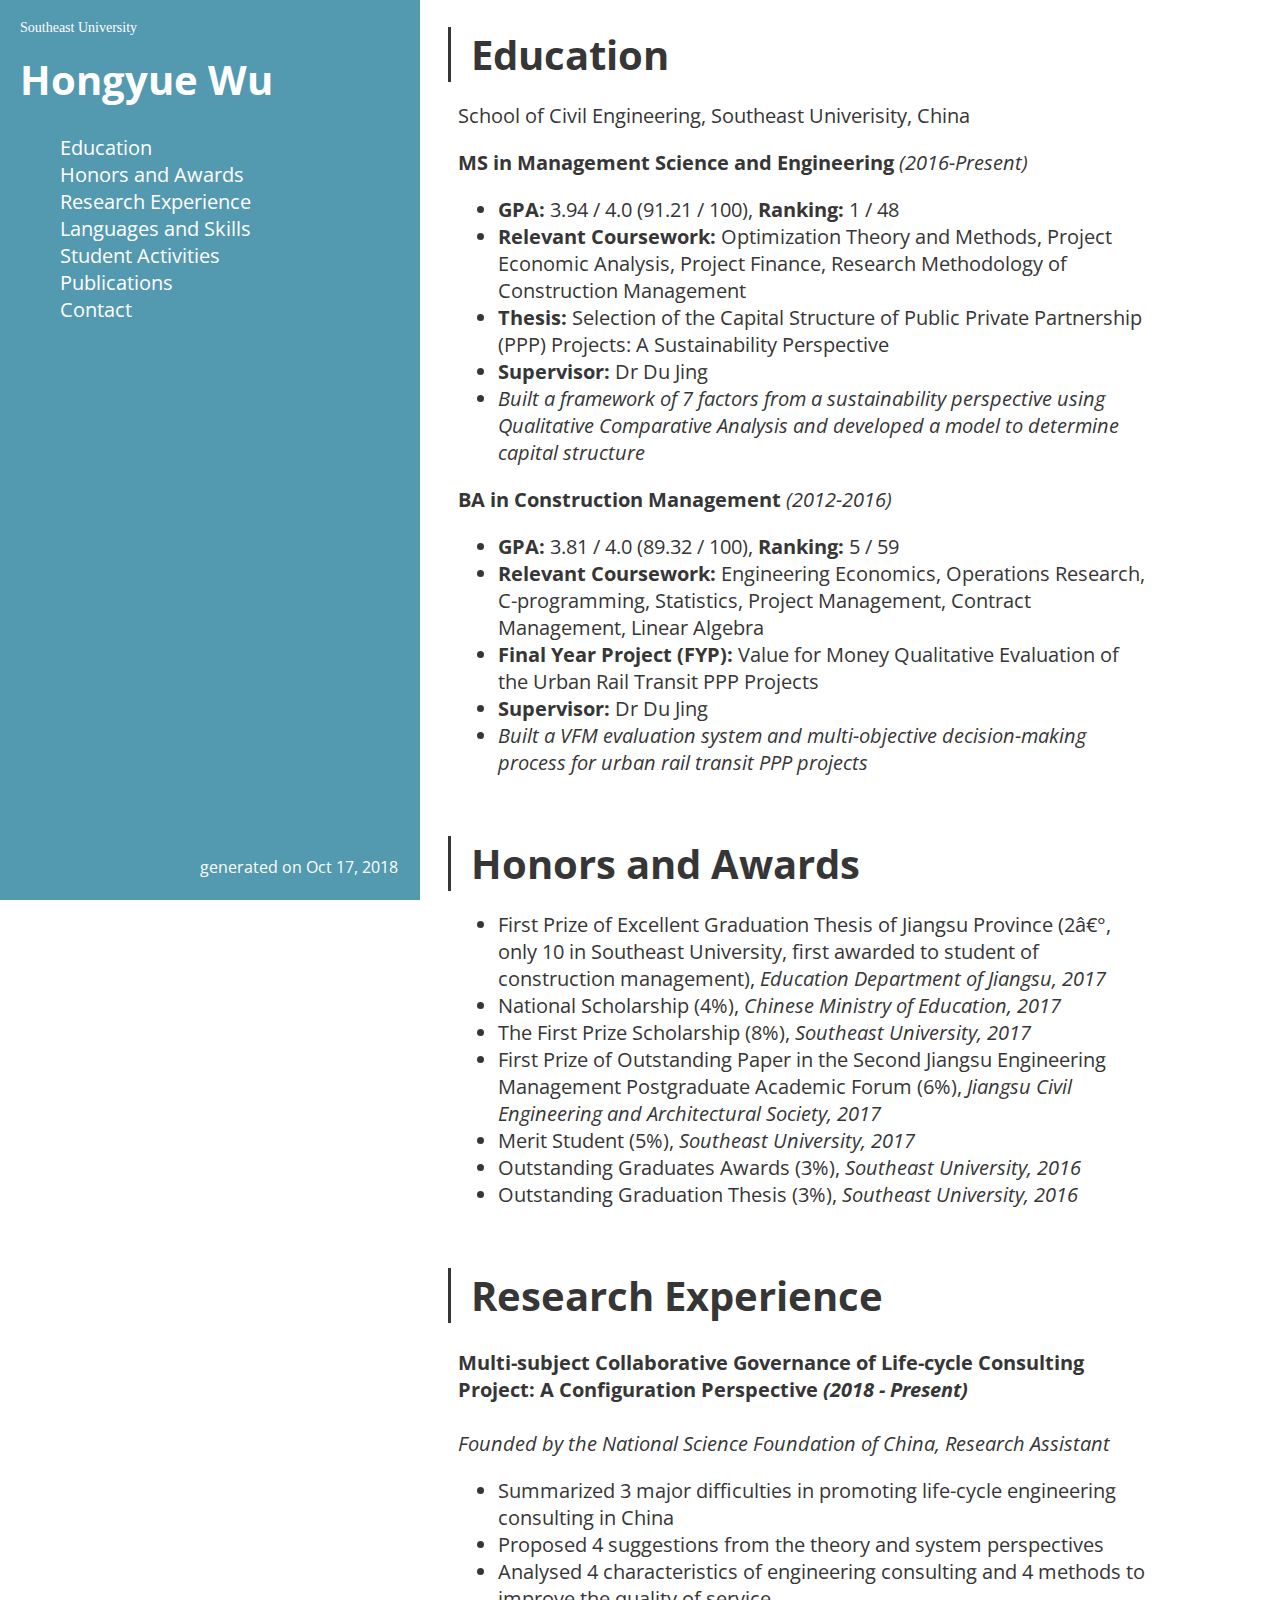
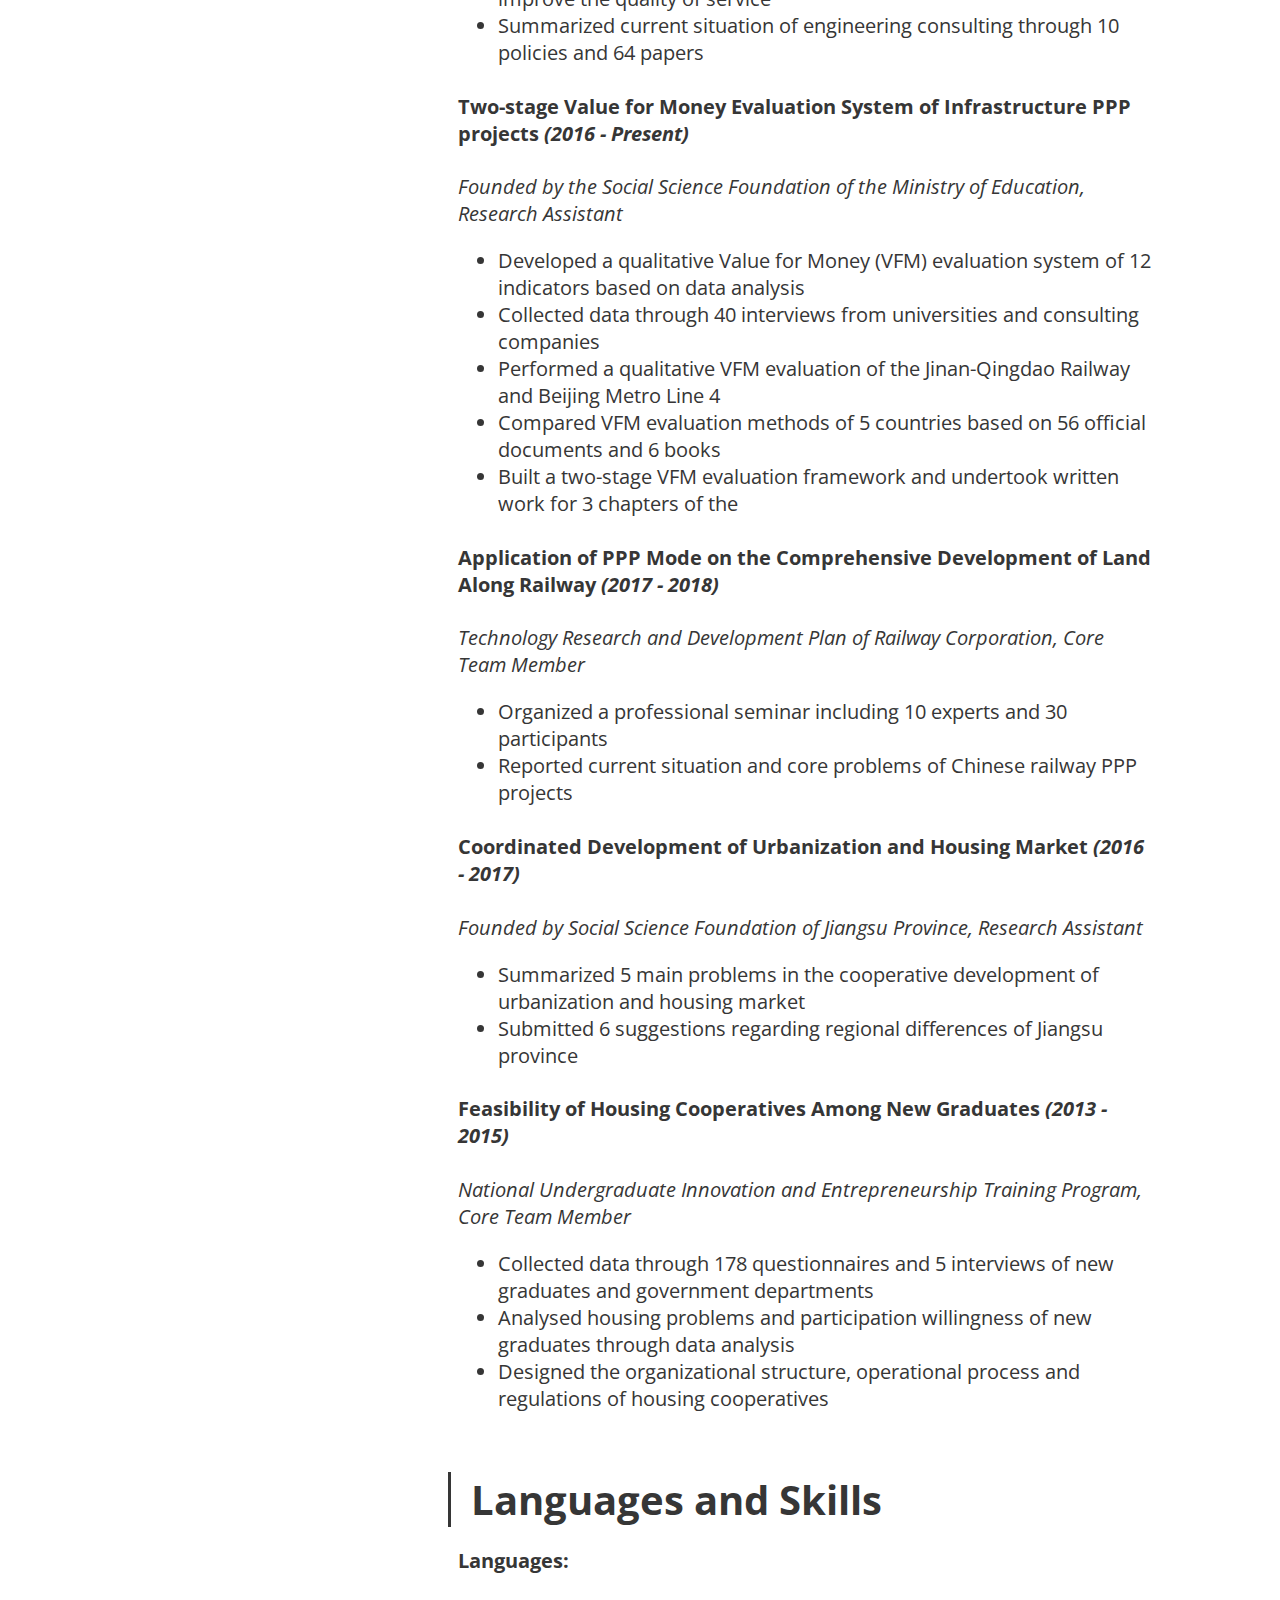
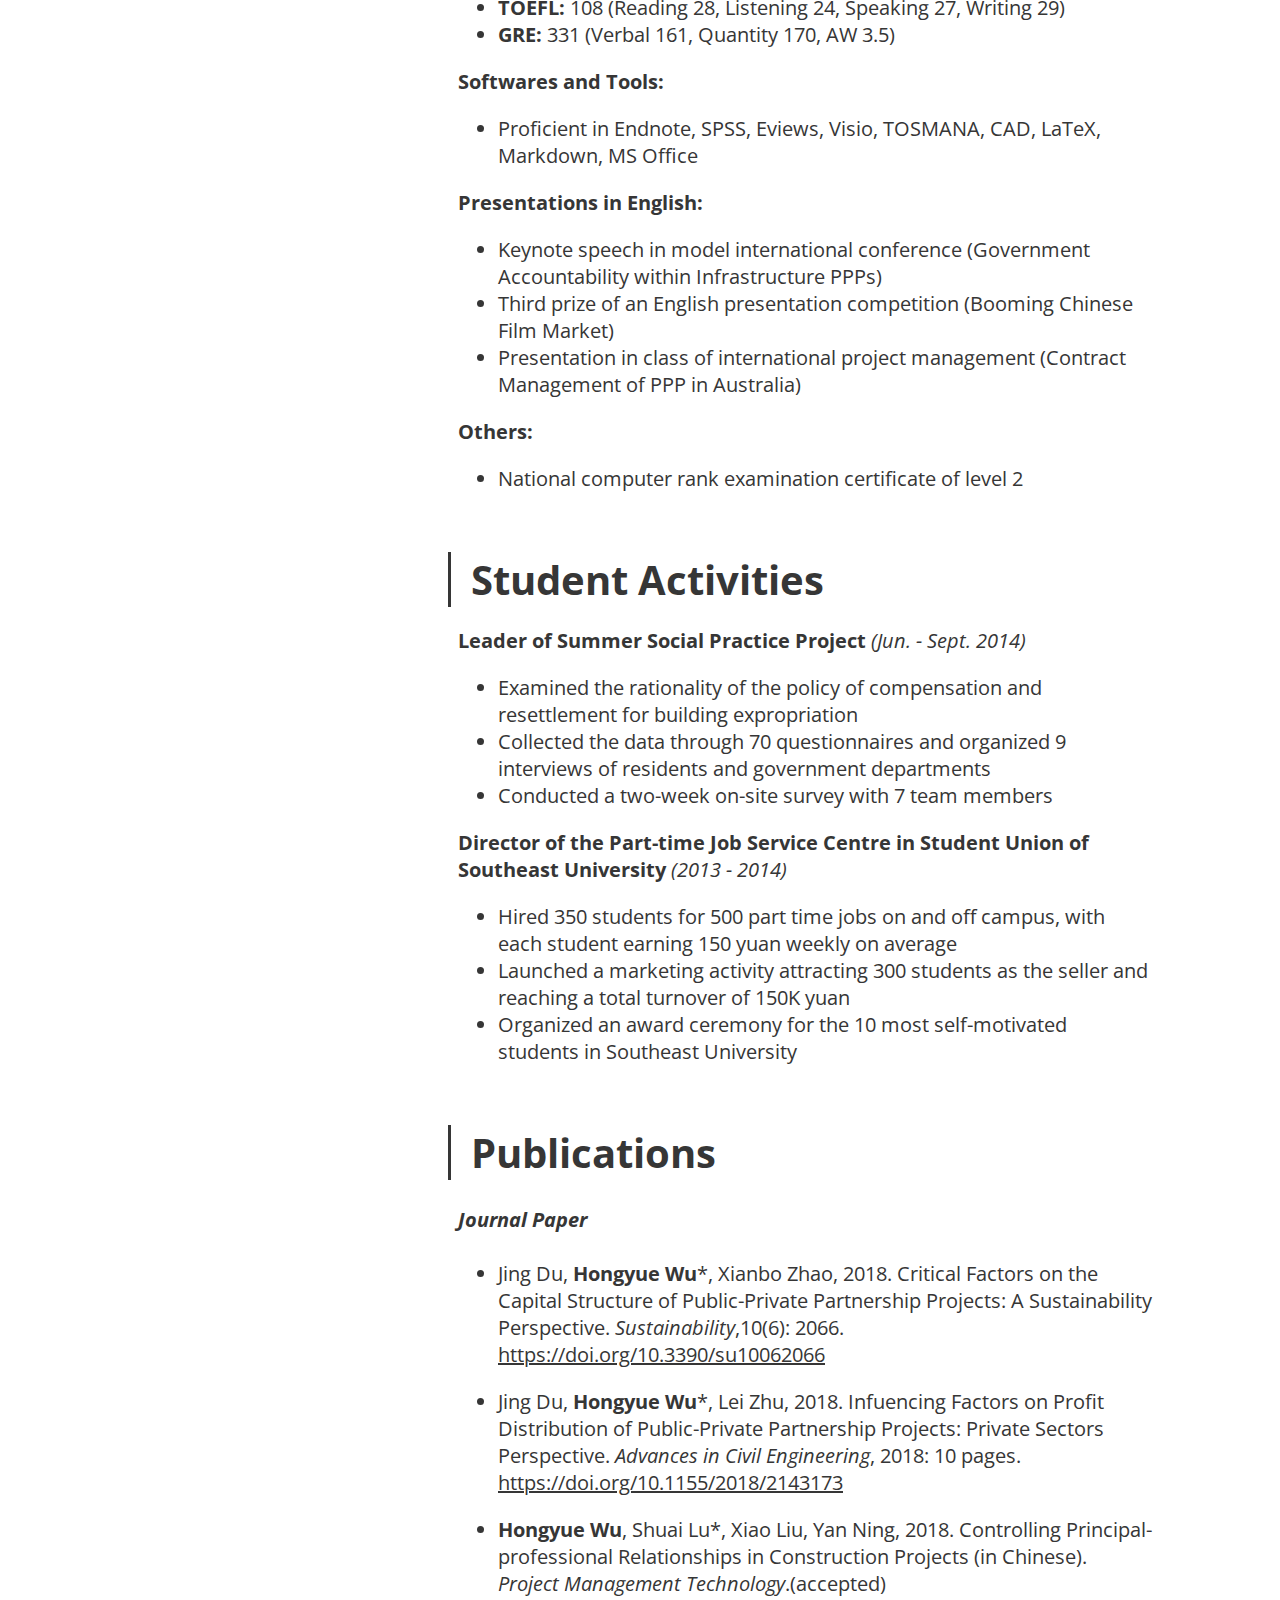
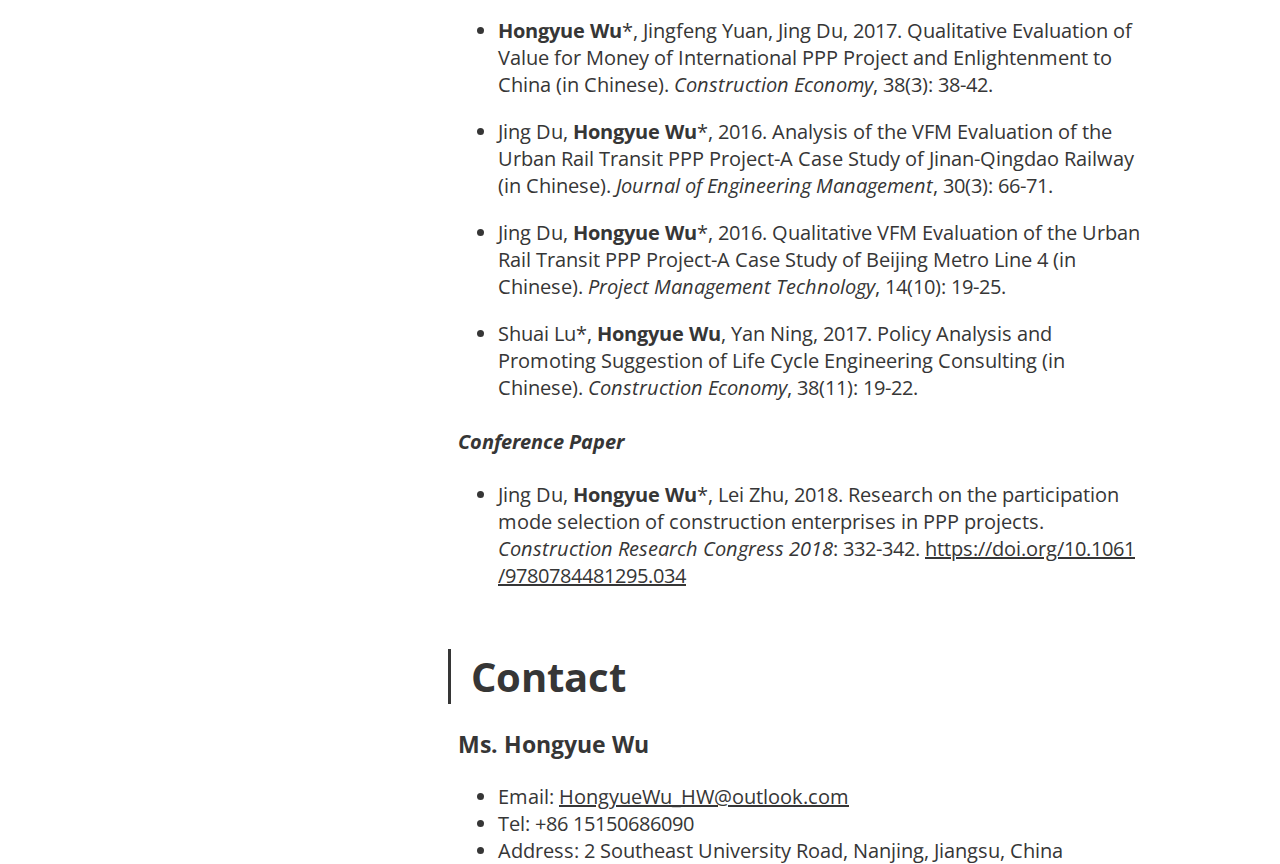
==== index.html @ 34c31e07 "Update index.html" ====
<!DOCTYPE html>
<html xmlns="http://www.w3.org/1999/xhtml" xml:lang="en-us" lang="en-us">
<head>
  <meta name="generator" content="Hugo 0.42.1" />

  <meta http-equiv="content-type" content="text/html; charset=utf-8">
  <meta name="viewport" content="width=device-width, initial-scale=1.0, maximum-scale=1">

  <title>Hongyue Wu</title>

  <link rel="shortcut icon" href="favicon.ico" type="image/x-icon">
  <link href="https://fonts.googleapis.com/css?family=Open+Sans" rel="stylesheet">
  <link rel="stylesheet" href="https://HongyueWu1994.github.io/css/styles.css">
  
  <link href="https://HongyueWu1994.github.io/index.xml" rel="alternate" type="application/rss+xml" title="Hongyue Wu" />

</head>
<body>

<div class="sidebar sidebar-cyan">
    <div class="navigation">
        <html xmlns:v="urn:schemas-microsoft-com:vml"
xmlns:o="urn:schemas-microsoft-com:office:office"
xmlns:w="urn:schemas-microsoft-com:office:word"
xmlns:m="http://schemas.microsoft.com/office/2004/12/omml"
xmlns="http://www.w3.org/TR/REC-html40">

<head>
<meta http-equiv=Content-Type content="text/html; charset=gb2312">
<meta name=ProgId content=Word.Document>
<meta name=Generator content="Microsoft Word 15">
<meta name=Originator content="Microsoft Word 15">
<link rel=File-List href="logo.files/filelist.xml">
<link rel=themeData href="logo.files/themedata.thmx">
<link rel=colorSchemeMapping href="logo.files/colorschememapping.xml">

<style>
<!--
  
 @font-face
	{font-family:ËÎÌå;
	panose-1:2 1 6 0 3 1 1 1 1 1;
	mso-font-alt:SimSun;
	mso-font-charset:134;
	mso-generic-font-family:auto;
	mso-font-pitch:variable;
	mso-font-signature:3 680460288 22 0 262145 0;}
@font-face
	{font-family:"Cambria Math";
	panose-1:2 4 5 3 5 4 6 3 2 4;
	mso-font-charset:0;
	mso-generic-font-family:roman;
	mso-font-pitch:variable;
	mso-font-signature:3 0 0 0 1 0;}
@font-face
	{font-family:µÈÏß;
	panose-1:2 1 6 0 3 1 1 1 1 1;
	mso-font-alt:DengXian;
	mso-font-charset:134;
	mso-generic-font-family:auto;
	mso-font-pitch:variable;
	mso-font-signature:-1610612033 953122042 22 0 262159 0;}
@font-face
	{font-family:"\@ËÎÌå";
	panose-1:2 1 6 0 3 1 1 1 1 1;
	mso-font-charset:134;
	mso-generic-font-family:auto;
	mso-font-pitch:variable;
	mso-font-signature:3 680460288 22 0 262145 0;}
@font-face
	{font-family:"\@µÈÏß";
	panose-1:2 1 6 0 3 1 1 1 1 1;
	mso-font-charset:134;
	mso-generic-font-family:auto;
	mso-font-pitch:variable;
	mso-font-signature:-1610612033 953122042 22 0 262159 0;}
  
 p.MsoNormal, li.MsoNormal, div.MsoNormal
	{mso-style-unhide:no;
	mso-style-qformat:yes;
	mso-style-parent:"";
	margin:0cm;
	margin-bottom:.0001pt;
	text-align:justify;
	text-justify:inter-ideograph;
	mso-pagination:widow-orphan;
	font-size:10.5pt;
	font-family:µÈÏß;
	mso-bidi-font-family:ËÎÌå;}
p.msonormal0, li.msonormal0, div.msonormal0
	{mso-style-name:msonormal;
	mso-style-unhide:no;
	mso-margin-top-alt:auto;
	margin-right:0cm;
	mso-margin-bottom-alt:auto;
	margin-left:0cm;
	mso-pagination:widow-orphan;
	font-size:12.0pt;
	font-family:ËÎÌå;
	mso-bidi-font-family:ËÎÌå;}
p.msochpdefault, li.msochpdefault, div.msochpdefault
	{mso-style-name:msochpdefault;
	mso-style-unhide:no;
	mso-margin-top-alt:auto;
	margin-right:0cm;
	mso-margin-bottom-alt:auto;
	margin-left:0cm;
	mso-pagination:widow-orphan;
	font-size:12.0pt;
	font-family:µÈÏß;
	mso-bidi-font-family:ËÎÌå;}
span.html-tag
	{mso-style-name:html-tag;
	mso-style-unhide:no;}
.MsoChpDefault
	{mso-style-type:export-only;
	mso-default-props:yes;
	font-size:10.0pt;
	mso-ansi-font-size:10.0pt;
	mso-bidi-font-size:10.0pt;
	font-family:µÈÏß;
	mso-ascii-font-family:µÈÏß;
	mso-fareast-font-family:µÈÏß;
	mso-hansi-font-family:µÈÏß;
	mso-font-kerning:0pt;}
@page WordSection1
	{size:595.3pt 841.9pt;
	margin:72.0pt 90.0pt 72.0pt 90.0pt;
	mso-header-margin:42.55pt;
	mso-footer-margin:49.6pt;
	mso-paper-source:0;
	layout-grid:15.6pt;}
div.WordSection1
	{page:WordSection1;}
-->
</style>

</head>

<body lang=ZH-CN style='tab-interval:21.0pt;text-justify-trim:punctuation'>

<div class=WordSection1 style='layout-grid:15.6pt'>

<p class=MsoNormal><span lang=EN-US>Southeast University</span></p>

<p class=MsoNormal><span lang=EN-US><o:p>&nbsp;</o:p></span></p>

</div>

</body>

</html>

        <h1 class="site-title"><a href="https://HongyueWu1994.github.io/">Hongyue Wu</a></h1>


        <nav class="internal">
            <ul>
    
        
            
    <li>
        <a href="#Education">Education</a>
    </li>



        
            
    <li>
        <a href="#Honors%20and%20Awards">Honors and Awards</a>
    </li>



        
            
    <li>
        <a href="#Research%20Experience">Research Experience</a>
    </li>



        
            
    <li>
        <a href="#Languages%20and%20Skills">Languages and Skills</a>
    </li>



        
            
    <li>
        <a href="#Student%20Activities">Student Activities</a>
    </li>



        
            
    <li>
        <a href="#Publications">Publications</a>
    </li>



        
            
    <li>
        <a href="#Contact">Contact</a>
    </li>



        
    
</ul>

        </nav>

        <nav class="external">
            <div class="external-title"></div>
            
        </nav>
    </div>

    <div class="version">
            generated on Oct 17, 2018
    </div>
</div>

<div class="content">
    
        
            
    <section class="page" id="Education">
    <h1>
        <a href="#Education">Education</a>
    </h1>
    <div class="content">
        <p>School of Civil Engineering, Southeast Univerisity, China</p>

<p><strong>MS in Management Science and Engineering</strong>  <em>(2016-Present)</em></p>

<ul>
<li><strong>GPA:</strong> 3.94 / 4.0 (91.21 / 100), <strong>Ranking:</strong> 1 / 48</li>
<li><strong>Relevant Coursework:</strong> Optimization Theory and Methods, Project Economic Analysis, Project Finance, Research Methodology of Construction Management<br /></li>
<li><strong>Thesis:</strong> Selection of the Capital Structure of Public Private Partnership (PPP) Projects: A Sustainability Perspective</li>
<li><strong>Supervisor:</strong> Dr Du Jing</li>
<li><em>Built a framework of 7 factors from a sustainability perspective using Qualitative Comparative Analysis and developed a model to determine capital structure</em></li>
</ul>

<p><strong>BA in Construction Management</strong> <em>(2012-2016)</em></p>

<ul>
<li><strong>GPA:</strong> 3.81 / 4.0 (89.32 / 100), <strong>Ranking:</strong> 5 / 59<br /></li>
<li><strong>Relevant Coursework:</strong> Engineering Economics, Operations Research, C-programming, Statistics, Project Management, Contract Management, Linear Algebra</li>
<li><strong>Final Year Project (FYP):</strong> Value for Money Qualitative Evaluation of the Urban Rail Transit PPP Projects</li>
<li><strong>Supervisor:</strong> Dr Du Jing<br /></li>
<li><em>Built a VFM evaluation system and multi-objective decision-making process for urban rail transit PPP projects</em></li>
</ul>

    </div>
</section>




        
            
    <section class="page" id="Honors and Awards">
    <h1>
        <a href="#Honors%20and%20Awards">Honors and Awards</a>
    </h1>
    <div class="content">
        <ul>
<li>First Prize of Excellent Graduation Thesis of Jiangsu Province (2â€°, only 10 in Southeast University, first awarded to student of construction management),  <em>Education Department of Jiangsu, 2017</em></li>
<li>National Scholarship (4%),  <em>Chinese Ministry of Education, 2017</em></li>
<li>The First Prize Scholarship (8%),  <em>Southeast University, 2017</em></li>
<li>First Prize of Outstanding Paper in the Second Jiangsu Engineering Management Postgraduate Academic Forum
(6%),  <em>Jiangsu Civil Engineering and Architectural Society, 2017</em></li>
<li>Merit Student (5%),  <em>Southeast University, 2017</em></li>
<li>Outstanding Graduates Awards (3%),  <em>Southeast University, 2016</em></li>
<li>Outstanding Graduation Thesis (3%),  <em>Southeast University, 2016</em></li>
</ul>

    </div>
</section>




        
            
    <section class="page" id="Research Experience">
    <h1>
        <a href="#Research%20Experience">Research Experience</a>
    </h1>
    <div class="content">
        

<h4 id="multi-subject-collaborative-governance-of-life-cycle-consulting-project-a-configuration-perspective-2018-present">Multi-subject Collaborative Governance of Life-cycle Consulting Project: A Configuration Perspective <em>(2018 - Present)</em></h4>

<p><em>Founded by the National Science Foundation of China, Research Assistant</em></p>

<ul>
<li>Summarized 3 major difficulties in promoting life-cycle engineering consulting in China</li>
<li>Proposed 4 suggestions from the theory and system perspectives</li>
<li>Analysed 4 characteristics of engineering consulting and 4 methods to improve the quality of service</li>
<li>Summarized current situation of engineering consulting through 10 policies and 64 papers</li>
</ul>

<h4 id="two-stage-value-for-money-evaluation-system-of-infrastructure-ppp-projects-2016-present">Two-stage Value for Money Evaluation System of Infrastructure PPP projects <em>(2016 - Present)</em></h4>

<p><em>Founded by the Social Science Foundation of the Ministry of Education, Research Assistant</em></p>

<ul>
<li>Developed a qualitative Value for Money (VFM) evaluation system of 12 indicators based on data analysis</li>
<li>Collected data through 40 interviews from universities and consulting companies</li>
<li>Performed a qualitative VFM evaluation of the Jinan-Qingdao Railway and Beijing Metro Line 4</li>
<li>Compared VFM evaluation methods of 5 countries based on 56 official documents and 6 books</li>
<li>Built a two-stage VFM evaluation framework and undertook written work for 3 chapters of the <A Two-stage VFM Evaluation System of Infrastructure PPP Projects> </li>
</ul>

<h4 id="application-of-ppp-mode-on-the-comprehensive-development-of-land-along-railway-2017-2018">Application of PPP Mode on the Comprehensive Development of Land Along Railway <em>(2017 - 2018)</em></h4>

<p><em>Technology Research and Development Plan of Railway Corporation, Core Team Member</em></p>

<ul>
<li>Organized a professional seminar including 10 experts and 30 participants</li>
<li>Reported current situation and core problems of Chinese railway PPP projects</li>
</ul>

<h4 id="coordinated-development-of-urbanization-and-housing-market-2016-2017">Coordinated Development of Urbanization and Housing Market <em>(2016 - 2017)</em></h4>

<p><em>Founded by Social Science Foundation of Jiangsu Province, Research Assistant</em></p>

<ul>
<li>Summarized 5 main problems in the cooperative development of urbanization and housing market</li>
<li>Submitted 6 suggestions regarding regional differences of Jiangsu province</li>
</ul>

<h4 id="feasibility-of-housing-cooperatives-among-new-graduates-2013-2015">Feasibility of Housing Cooperatives Among New Graduates  <em>(2013 - 2015)</em></h4>

<p><em>National Undergraduate Innovation and Entrepreneurship Training Program, Core Team Member</em></p>

<ul>
<li>Collected data through 178 questionnaires and 5 interviews of new graduates and government departments</li>
<li>Analysed housing problems and participation willingness of new graduates through data analysis</li>
<li>Designed the organizational structure, operational process and regulations of housing cooperatives</li>
</ul>

    </div>
</section>




        
            
    <section class="page" id="Languages and Skills">
    <h1>
        <a href="#Languages%20and%20Skills">Languages and Skills</a>
    </h1>
    <div class="content">
        <p><strong>Languages:</strong></p>

<ul>
<li><strong>TOEFL:</strong> 108 (Reading 28, Listening 24, Speaking 27, Writing 29)<br /></li>
<li><strong>GRE:</strong> 331 (Verbal 161, Quantity 170, AW 3.5)<br /></li>
</ul>

<p><strong>Softwares and Tools:</strong></p>

<ul>
<li>Proficient in Endnote, SPSS, Eviews, Visio, TOSMANA, CAD, LaTeX, Markdown, MS Office</li>
</ul>

<p><strong>Presentations in English:</strong></p>

<ul>
<li>Keynote speech in model international conference (Government Accountability within Infrastructure PPPs)<br /></li>
<li>Third prize of an English presentation competition (Booming Chinese Film Market)<br /></li>
<li>Presentation in class of international project management (Contract Management of PPP in Australia)</li>
</ul>

<p><strong>Others:</strong></p>

<ul>
<li>National computer rank examination certificate of level 2</li>
</ul>

    </div>
</section>




        
            
    <section class="page" id="Student Activities">
    <h1>
        <a href="#Student%20Activities">Student Activities</a>
    </h1>
    <div class="content">
        <p><strong>Leader of Summer Social Practice Project</strong> <em>(Jun. - Sept. 2014)</em></p>

<ul>
<li>Examined the rationality of the policy of compensation and resettlement for building expropriation</li>
<li>Collected the data through 70 questionnaires and organized 9 interviews of residents and government departments</li>
<li>Conducted a two-week on-site survey with 7 team members</li>
</ul>

<p><strong>Director of the Part-time Job Service Centre in Student Union of Southeast University</strong> <em>(2013 - 2014)</em></p>

<ul>
<li>Hired 350 students for 500 part time jobs on and off campus, with each student earning 150 yuan weekly on average</li>
<li>Launched a marketing activity attracting 300 students as the seller and reaching a total turnover of 150K yuan</li>
<li>Organized an award ceremony for the 10 most self-motivated students in Southeast University</li>
</ul>

    </div>
</section>




        
            
    <section class="page" id="Publications">
    <h1>
        <a href="#Publications">Publications</a>
    </h1>
    <div class="content">
        

<h4 id="journal-paper"><em>Journal Paper</em></h4>

<ul>
<li><p>Jing Du, <strong>Hongyue Wu</strong>*, Xianbo Zhao, 2018. Critical Factors on the Capital Structure of Public-Private Partnership Projects: A Sustainability Perspective. <em>Sustainability</em>,10(6): 2066. <a href="https://doi.org/10.3390/su10062066">https://doi.org/10.3390/su10062066</a></p></li>

<li><p>Jing Du, <strong>Hongyue Wu</strong>*, Lei Zhu, 2018. Infuencing Factors on Profit Distribution of Public-Private Partnership Projects: Private Sectors Perspective. <em>Advances in Civil Engineering</em>, 2018: 10 pages. <a href="https://doi.org/10.1155/2018/2143173">https://doi.org/10.1155/2018/2143173</a></p></li>

<li><p><strong>Hongyue Wu</strong>, Shuai Lu*, Xiao Liu, Yan Ning, 2018. Controlling Principal-professional Relationships in Construction Projects (in Chinese). <em>Project Management Technology</em>.(accepted)</p></li>

<li><p><strong>Hongyue Wu</strong>*, Jingfeng Yuan, Jing Du, 2017. Qualitative Evaluation of Value for Money of International PPP Project and Enlightenment to China (in Chinese). <em>Construction Economy</em>, 38(3): 38-42.</p></li>

<li><p>Jing Du, <strong>Hongyue Wu</strong>*, 2016. Analysis of the VFM Evaluation of the Urban Rail Transit PPP Project-A Case Study of Jinan-Qingdao Railway (in Chinese). <em>Journal of Engineering Management</em>, 30(3): 66-71.</p></li>

<li><p>Jing Du, <strong>Hongyue Wu</strong>*, 2016. Qualitative VFM Evaluation of the Urban Rail Transit PPP Project-A Case Study of Beijing Metro Line 4 (in Chinese). <em>Project Management Technology</em>, 14(10): 19-25.</p></li>

<li><p>Shuai Lu*, <strong>Hongyue Wu</strong>, Yan Ning, 2017. Policy Analysis and Promoting Suggestion of Life Cycle Engineering Consulting (in Chinese). <em>Construction Economy</em>, 38(11): 19-22.</p></li>
</ul>

<h4 id="conference-paper"><em>Conference Paper</em></h4>

<ul>
<li>Jing Du, <strong>Hongyue Wu</strong>*, Lei Zhu, 2018. Research on the participation mode selection of construction enterprises in PPP projects. <em>Construction Research Congress 2018</em>: 332-342. <a href="https://doi.org/10.1061/9780784481295.034">https://doi.org/10.1061 /9780784481295.034</a></li>
</ul>

    </div>
</section>




        
            
    <section class="page" id="Contact">
    <h1>
        <a href="#Contact">Contact</a>
    </h1>
    <div class="content">
        

<h3 id="ms-hongyue-wu">Ms. Hongyue Wu</h3>

<ul>
<li>Email: <a href="http://HongyueWu_HW@outlook.com">HongyueWu_HW@outlook.com</a><br /></li>
<li>Tel: +86 15150686090<br /></li>
<li>Address: 2 Southeast University Road, Nanjing, Jiangsu, China</li>
</ul>

    </div>
</section>




        
    
</div>
</body>
</html>
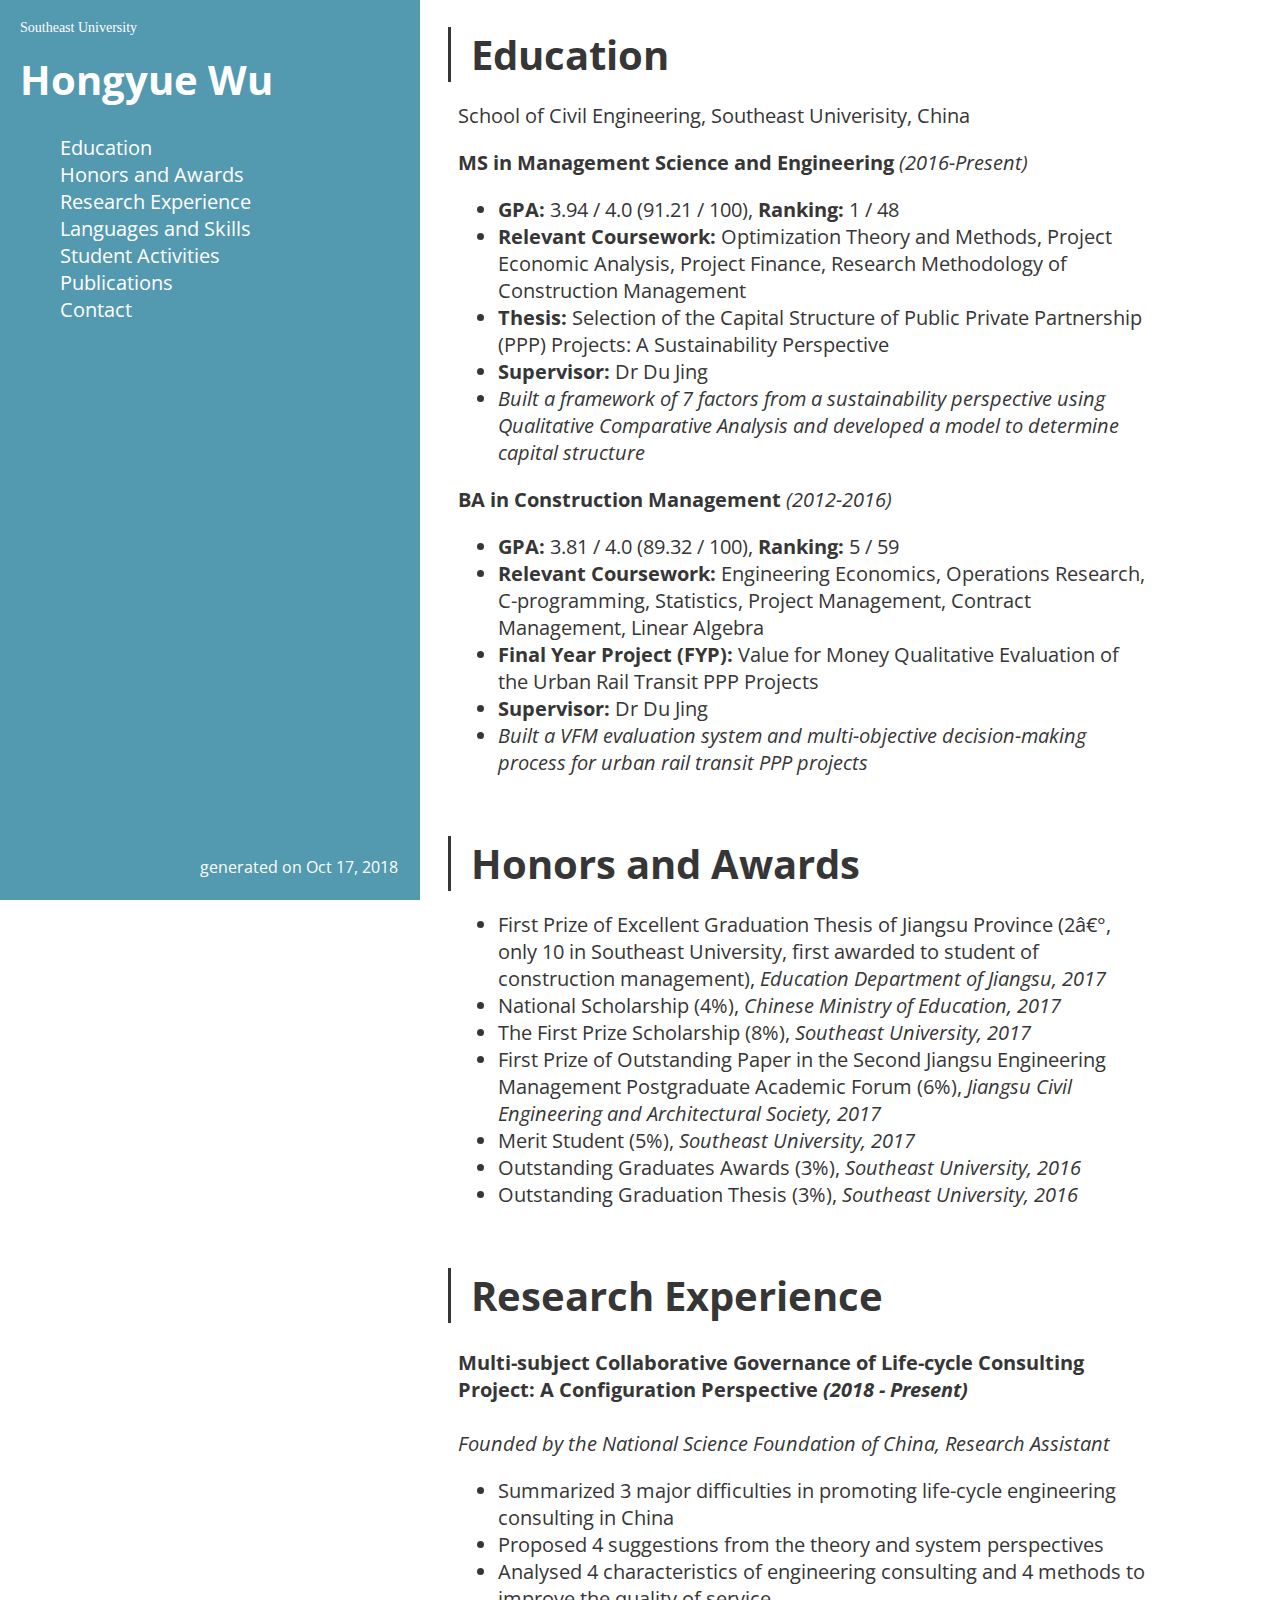
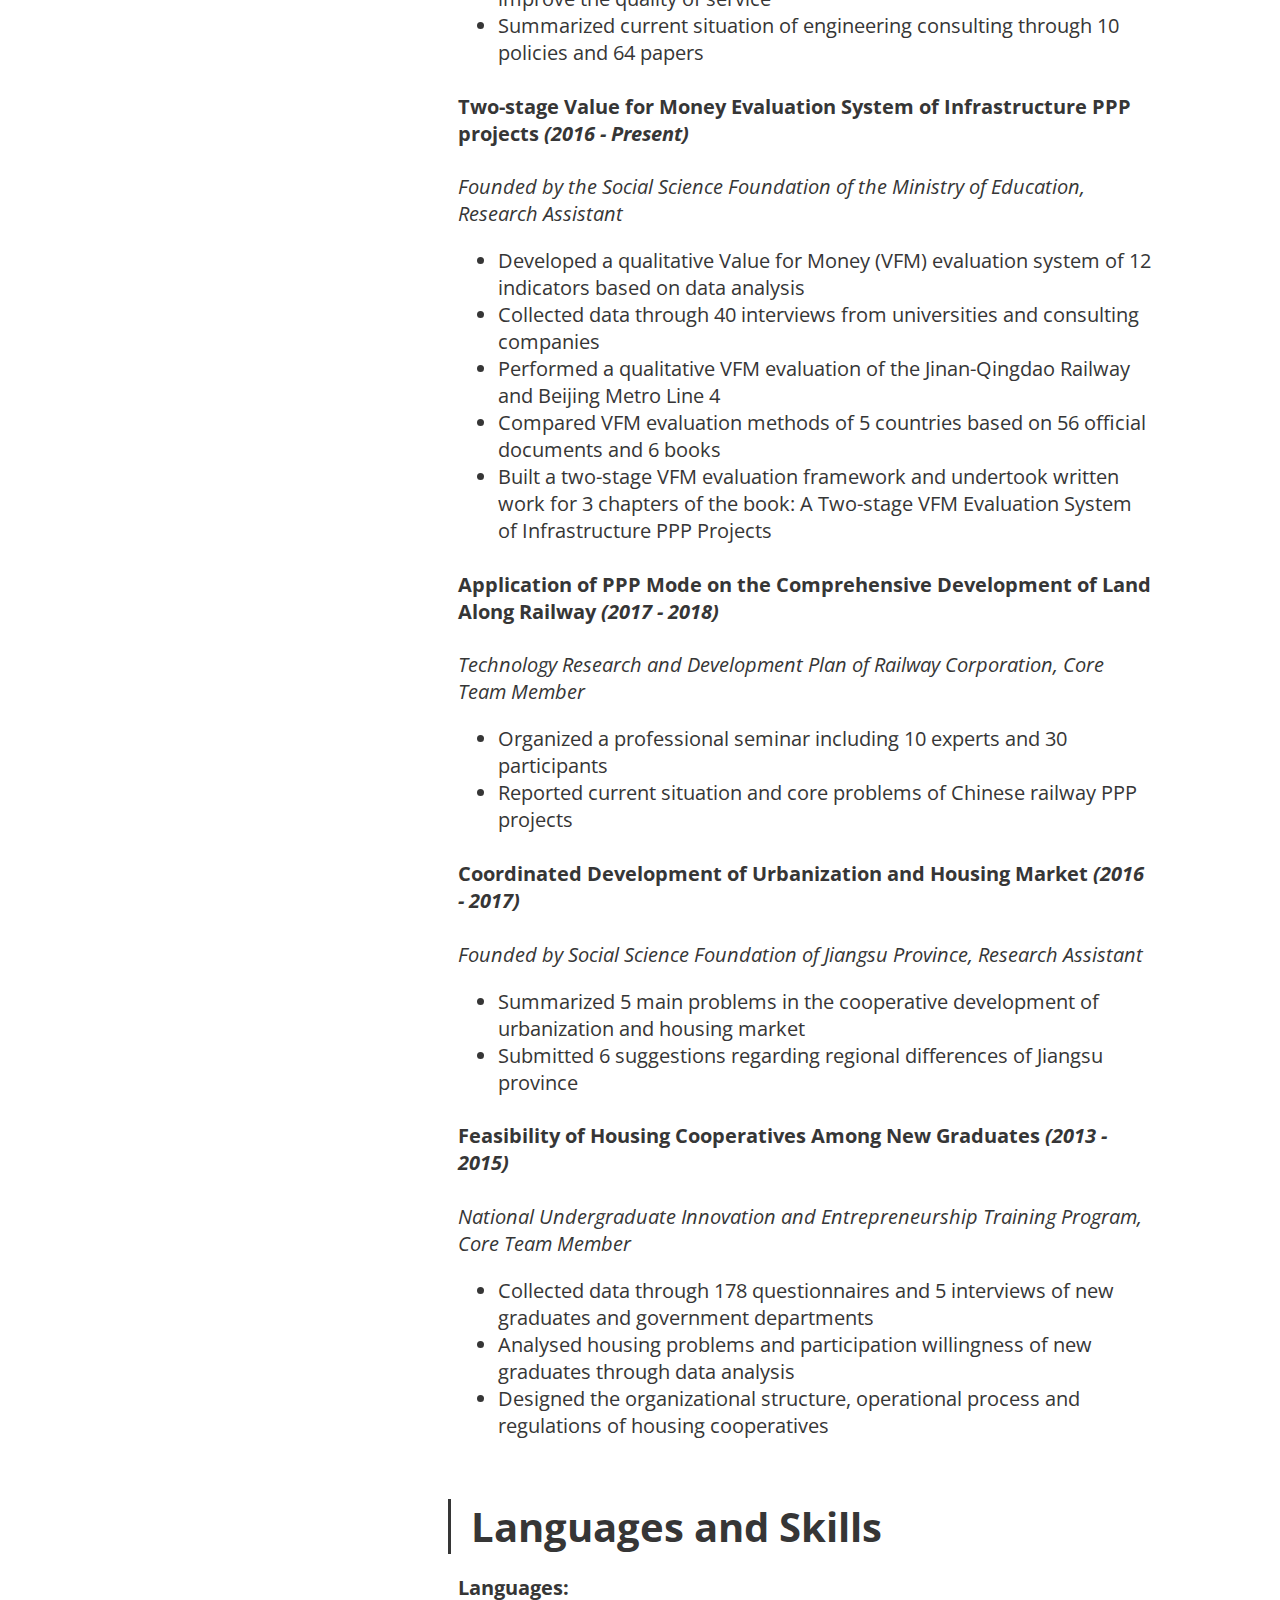
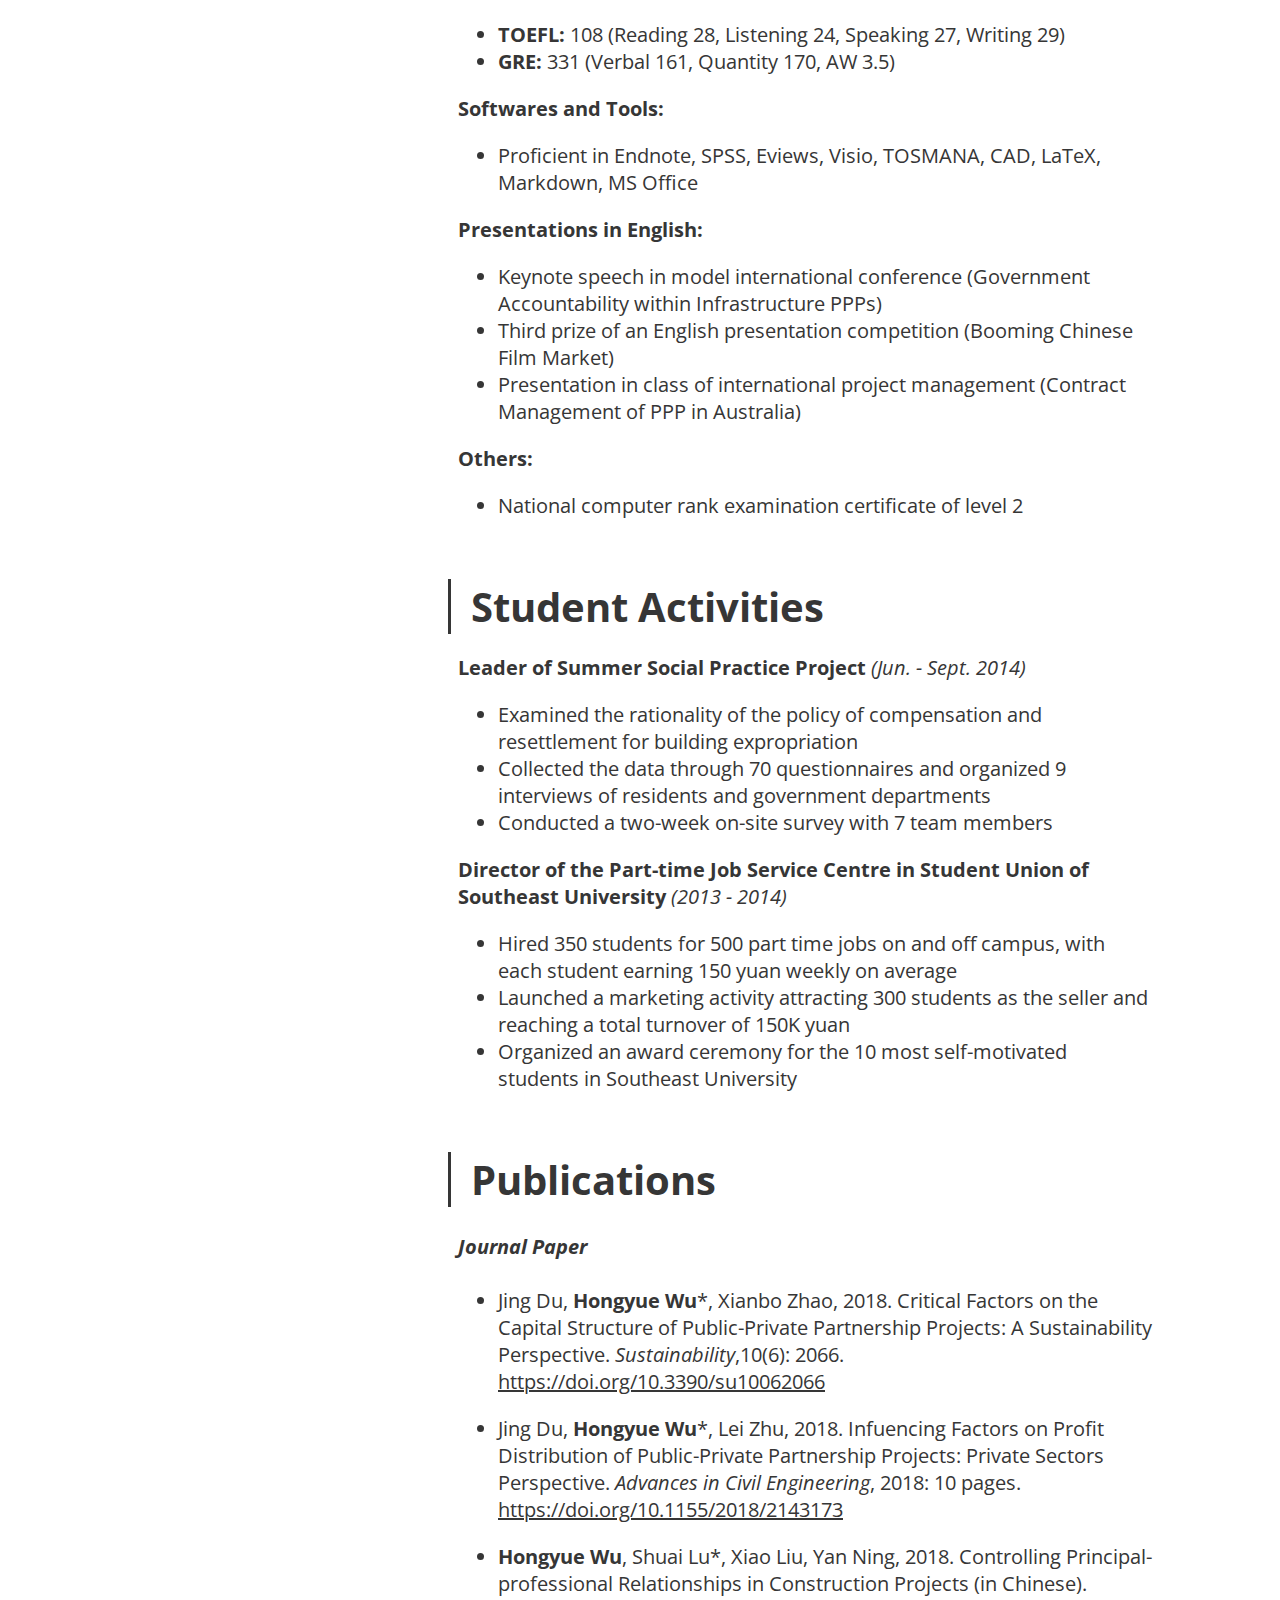
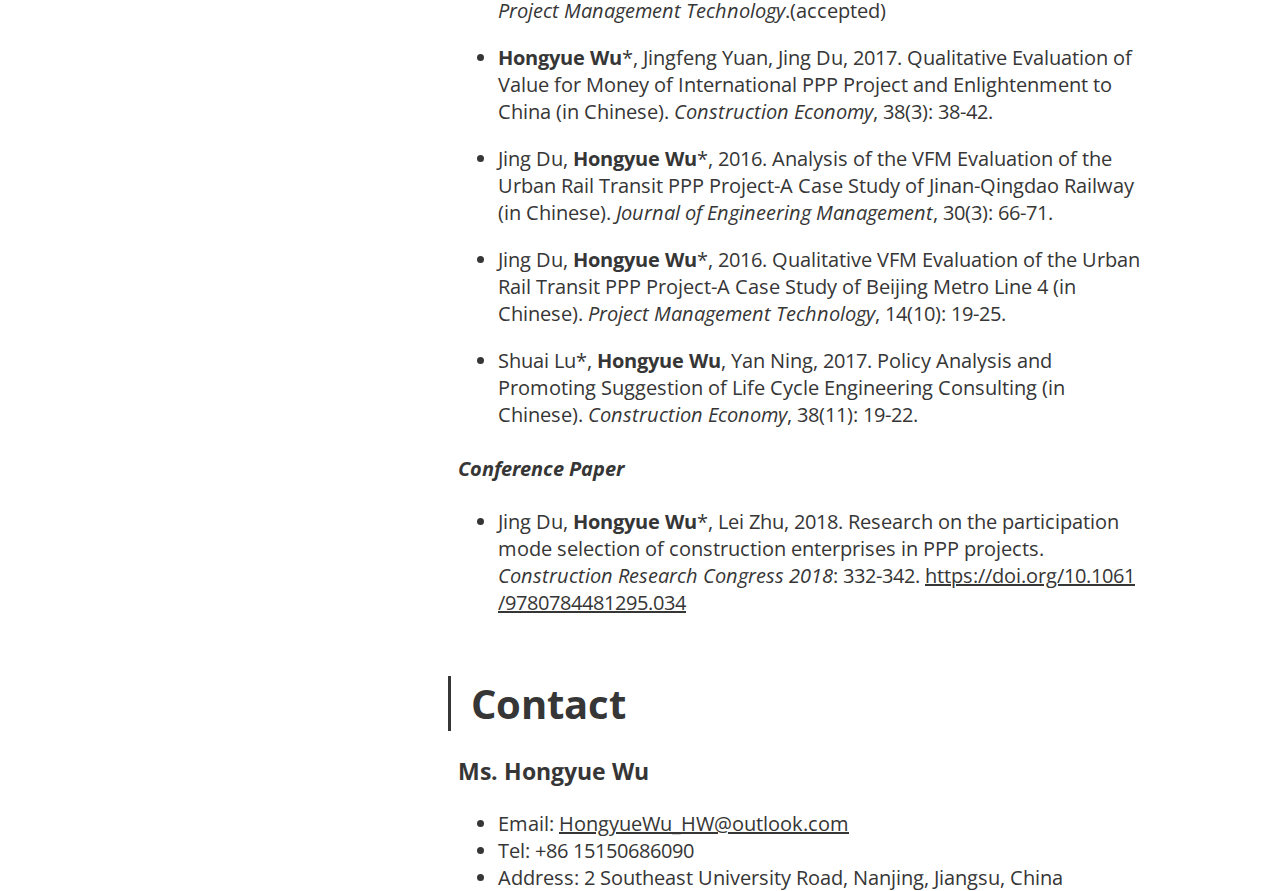
==== commit 758f9326: "Update index.html" ====
--- a/index.html
+++ b/index.html
@@ -320,7 +320,7 @@
 <li>Collected data through 40 interviews from universities and consulting companies</li>
 <li>Performed a qualitative VFM evaluation of the Jinan-Qingdao Railway and Beijing Metro Line 4</li>
 <li>Compared VFM evaluation methods of 5 countries based on 56 official documents and 6 books</li>
-<li>Built a two-stage VFM evaluation framework and undertook written work for 3 chapters of the <A Two-stage VFM Evaluation System of Infrastructure PPP Projects> </li>
+<li>Built a two-stage VFM evaluation framework and undertook written work for 3 chapters of the book: A Two-stage VFM Evaluation System of Infrastructure PPP Projects</li>
 </ul>
 
 <h4 id="application-of-ppp-mode-on-the-comprehensive-development-of-land-along-railway-2017-2018">Application of PPP Mode on the Comprehensive Development of Land Along Railway <em>(2017 - 2018)</em></h4>
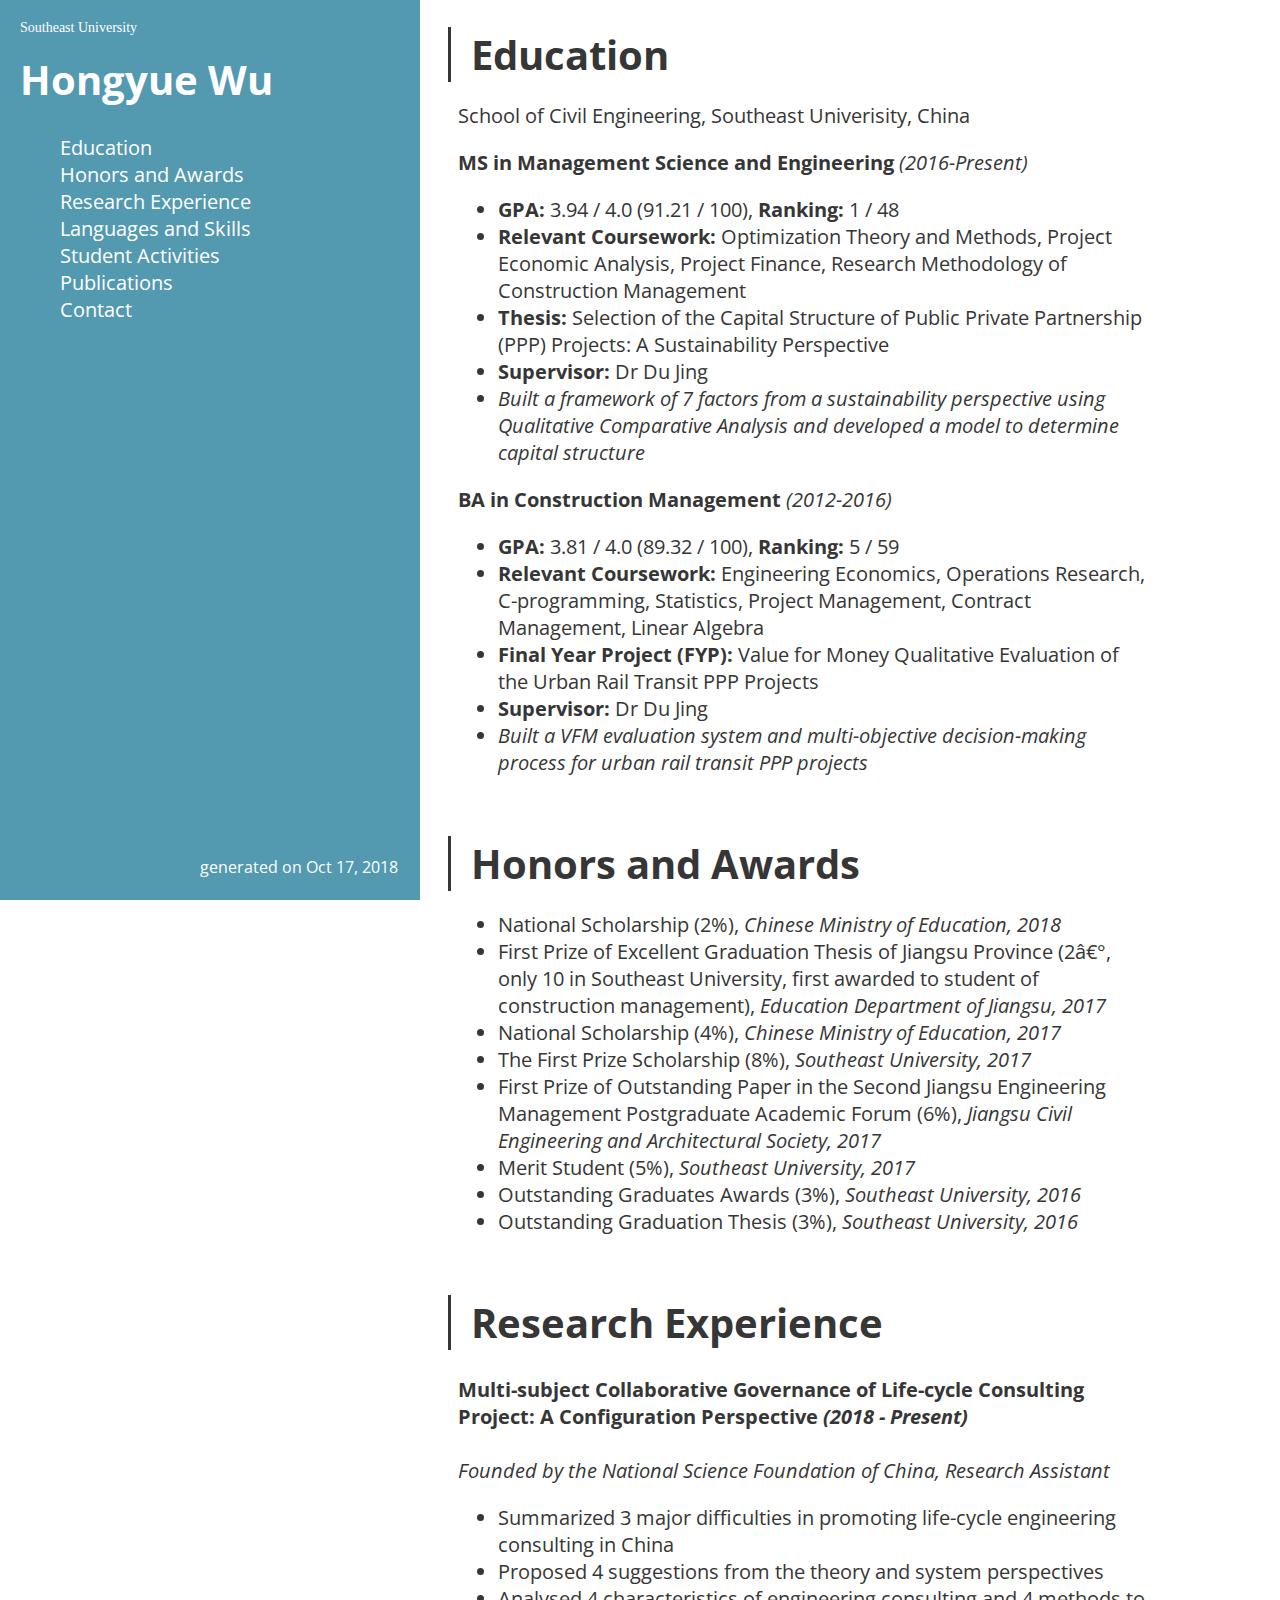
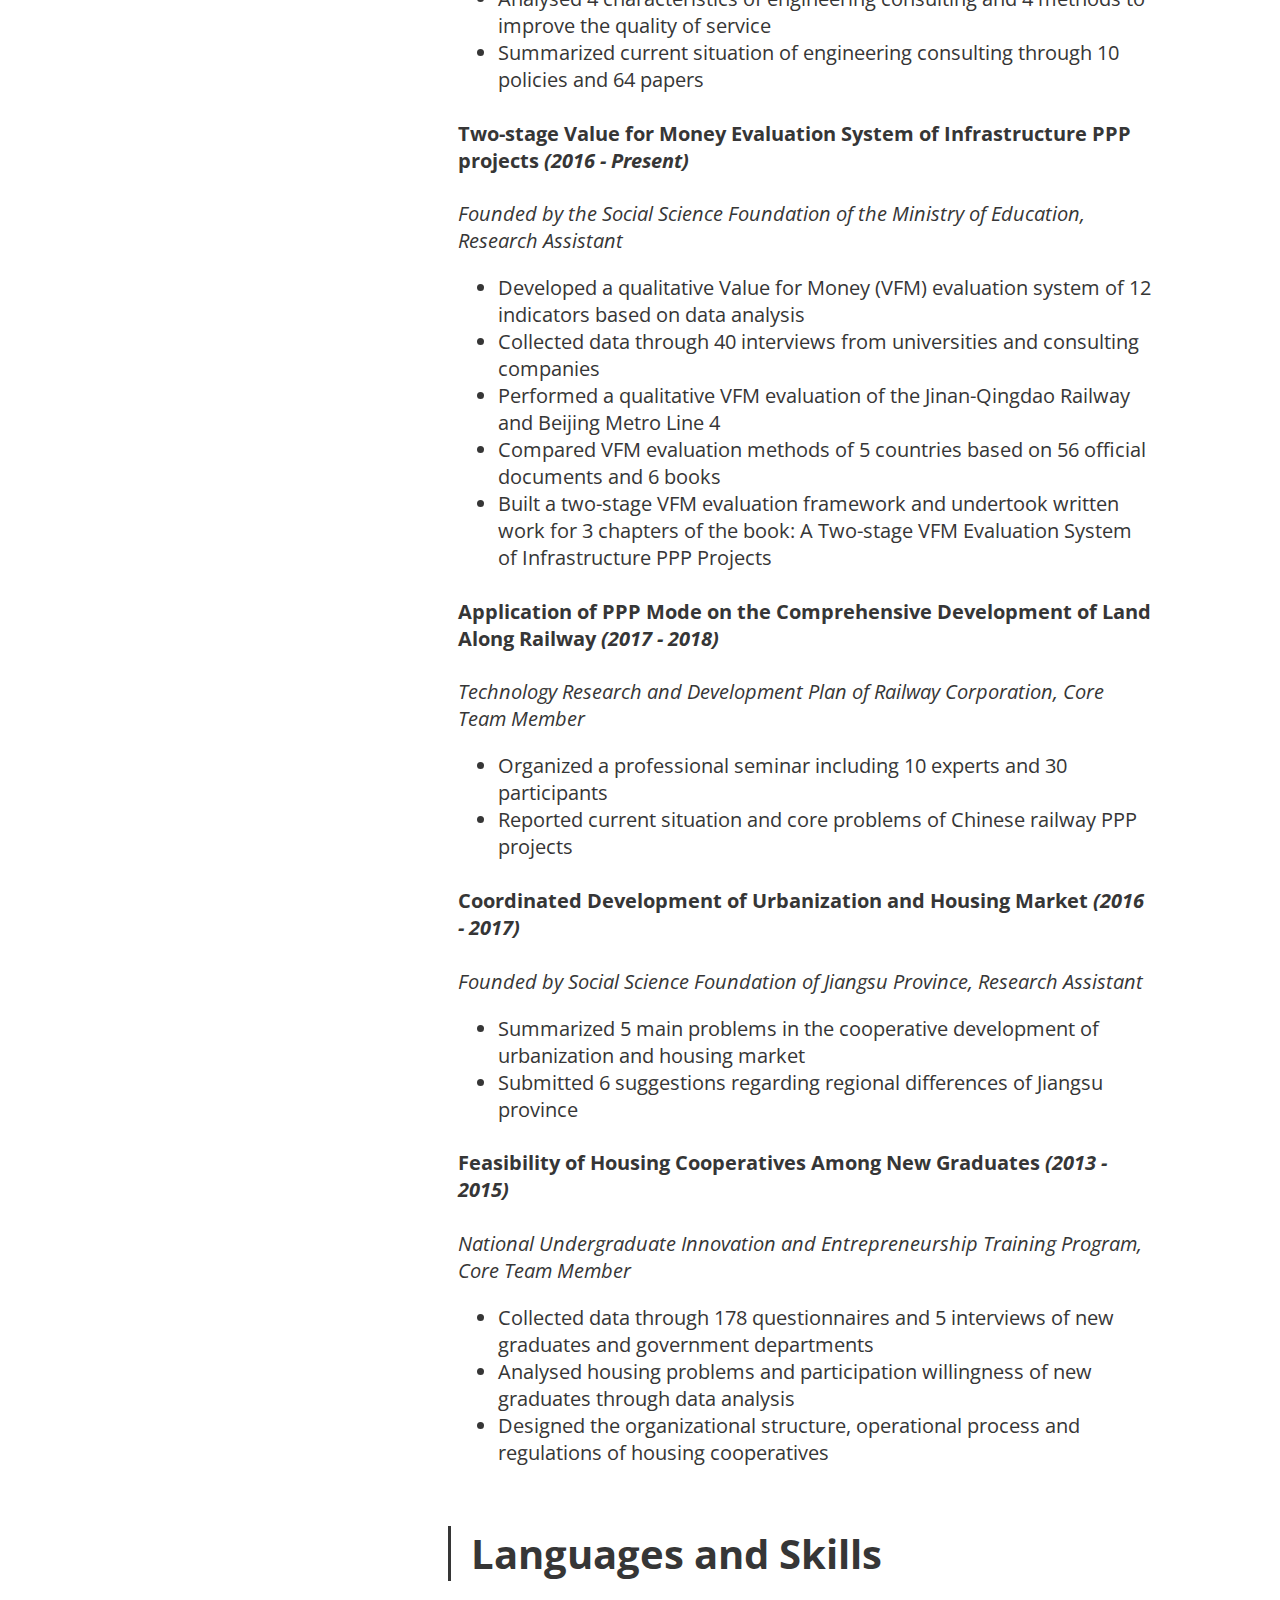
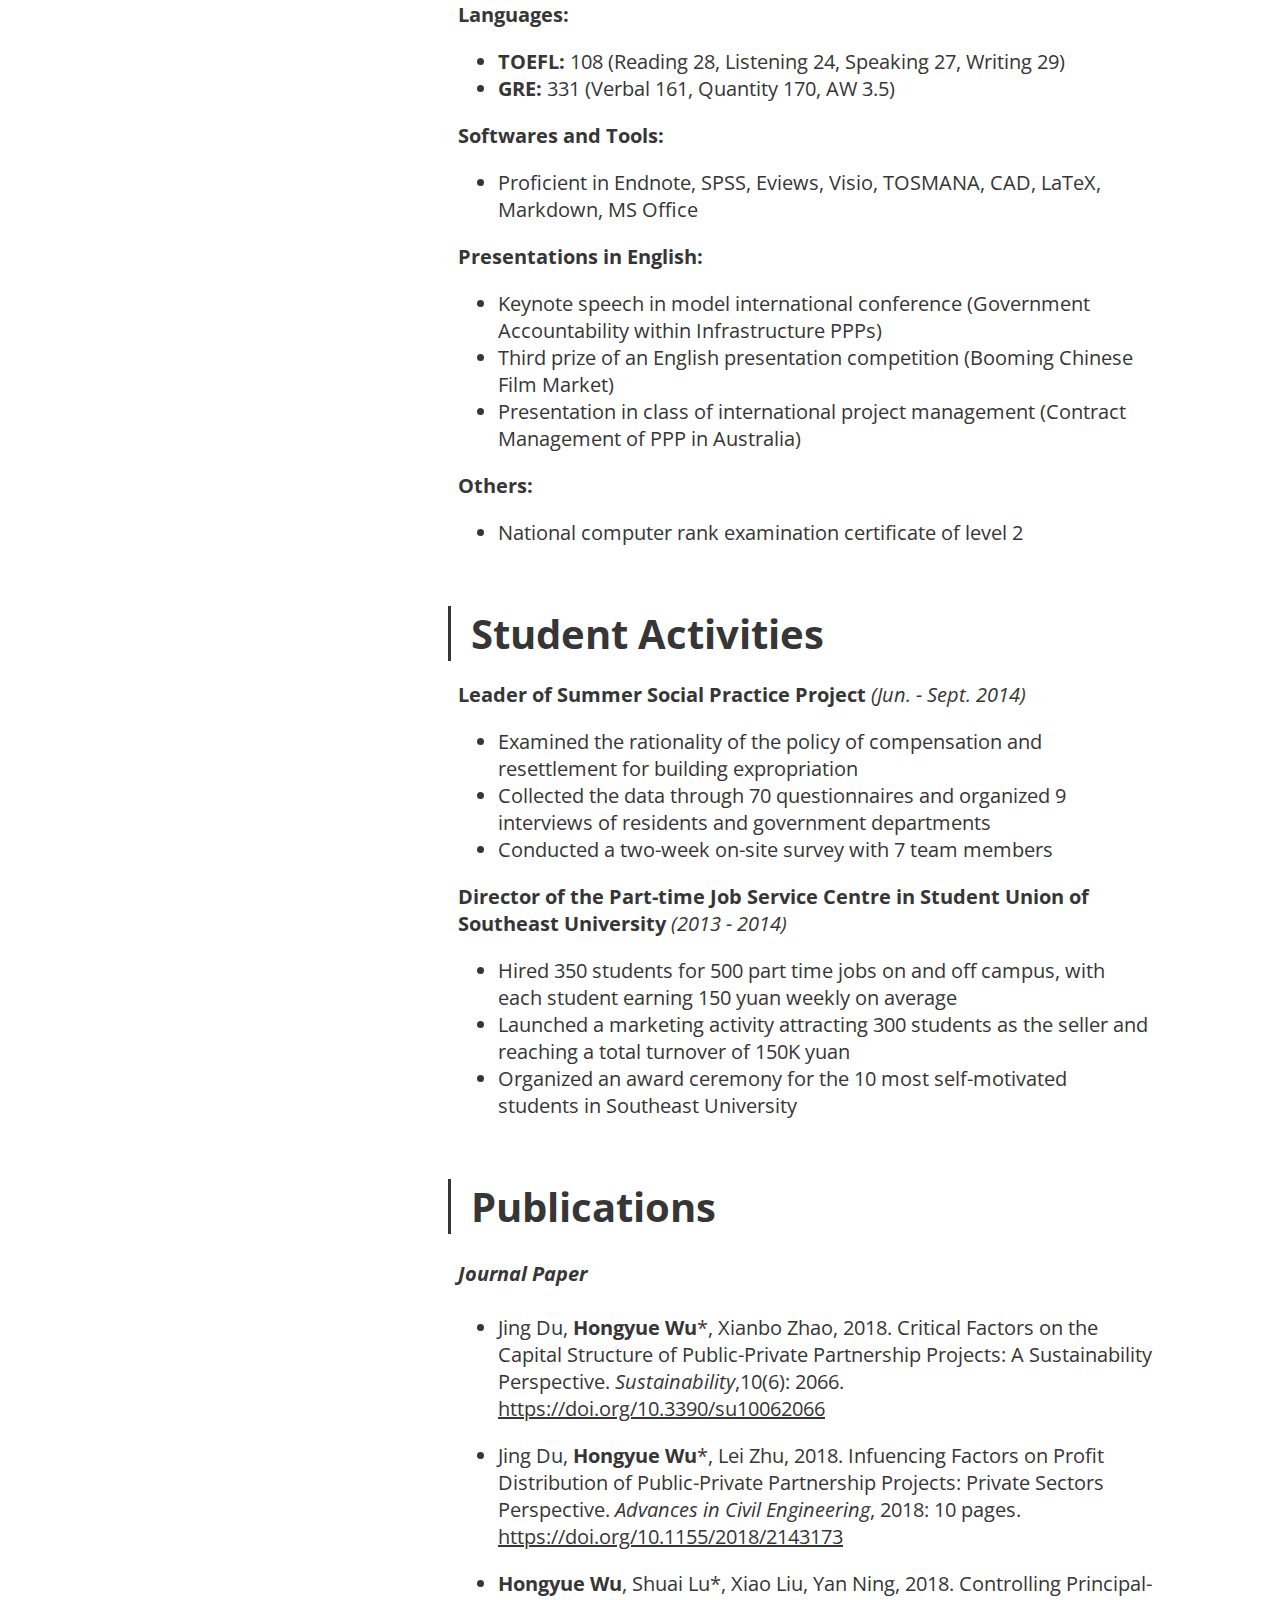
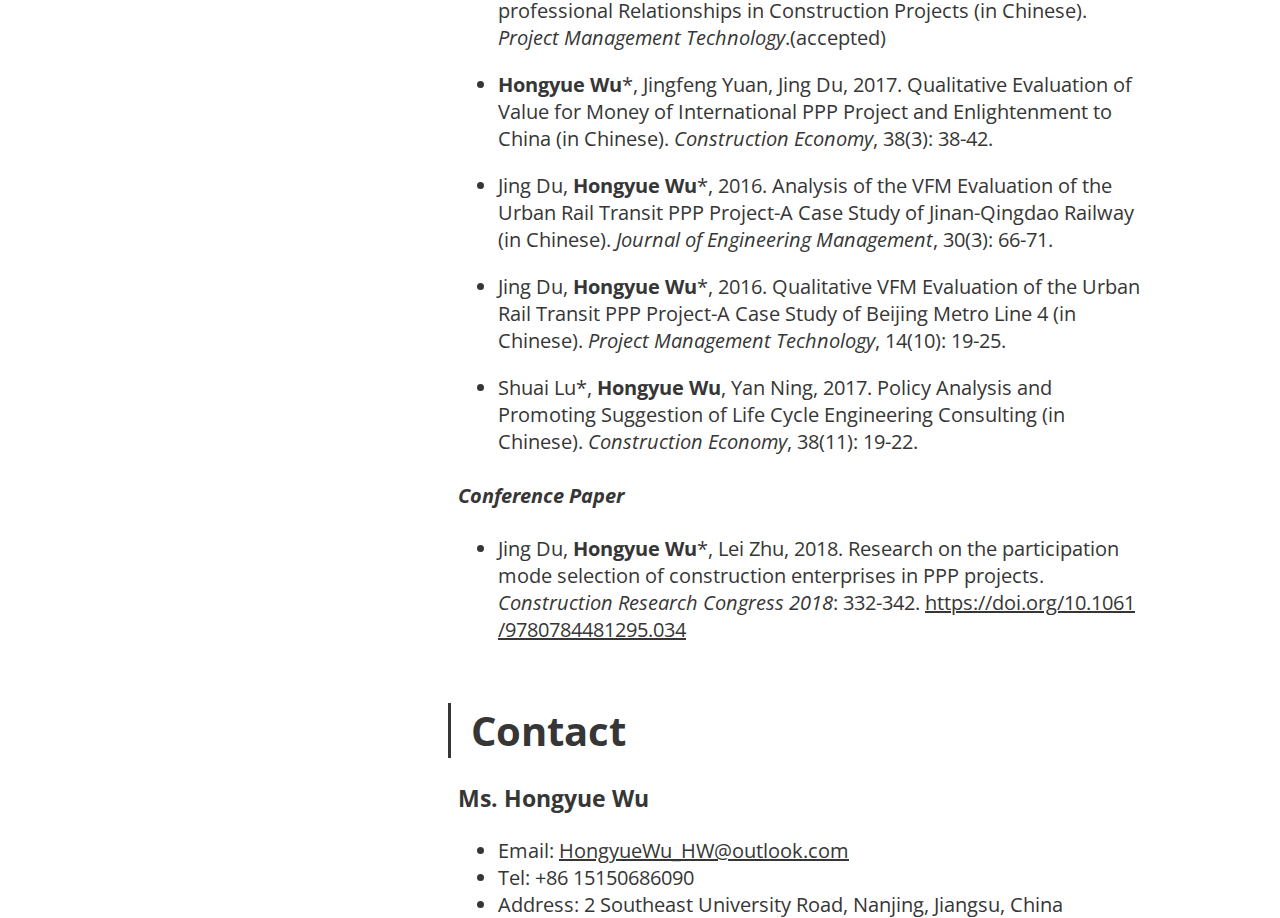
==== commit 3a404316: "Update index.html" ====
--- a/index.html
+++ b/index.html
@@ -275,6 +275,8 @@
     </h1>
     <div class="content">
         <ul>
+
+<li>National Scholarship (2%),  <em>Chinese Ministry of Education, 2018</em></li>
 <li>First Prize of Excellent Graduation Thesis of Jiangsu Province (2â€°, only 10 in Southeast University, first awarded to student of construction management),  <em>Education Department of Jiangsu, 2017</em></li>
 <li>National Scholarship (4%),  <em>Chinese Ministry of Education, 2017</em></li>
 <li>The First Prize Scholarship (8%),  <em>Southeast University, 2017</em></li>
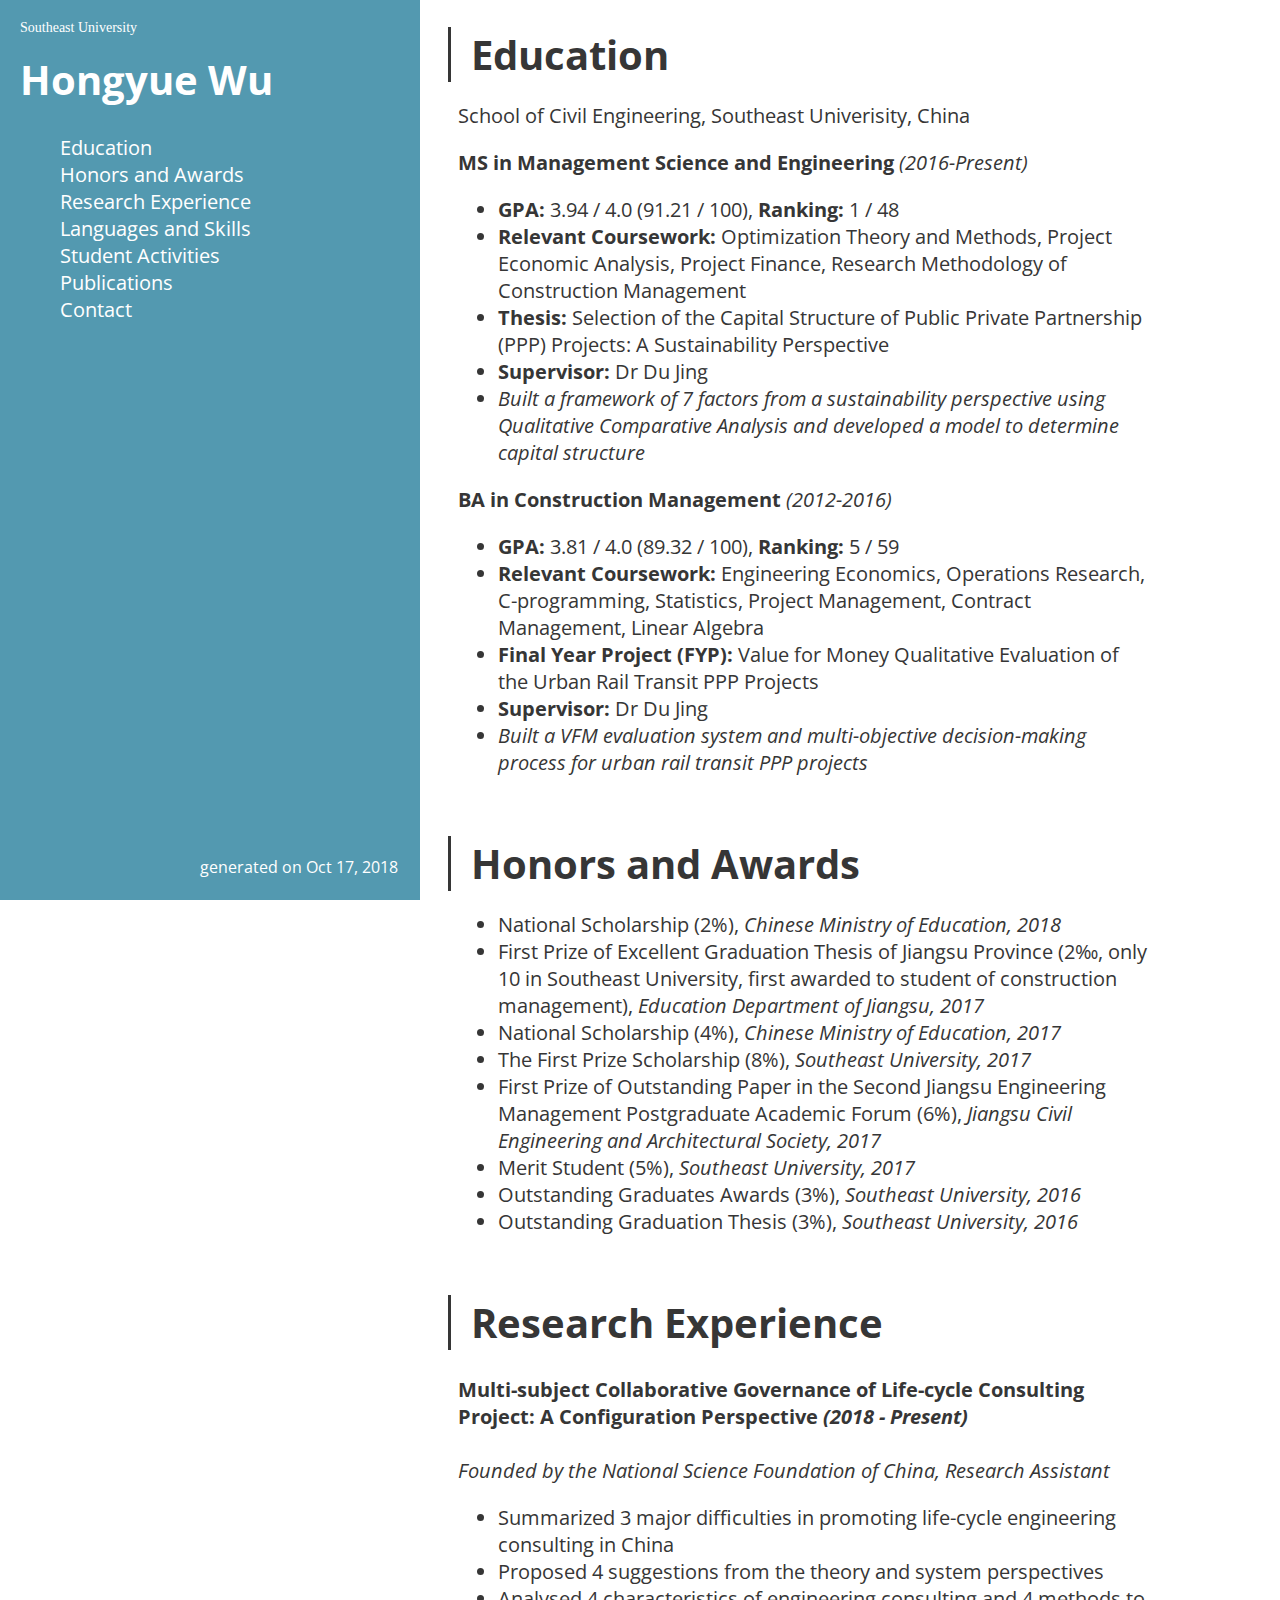
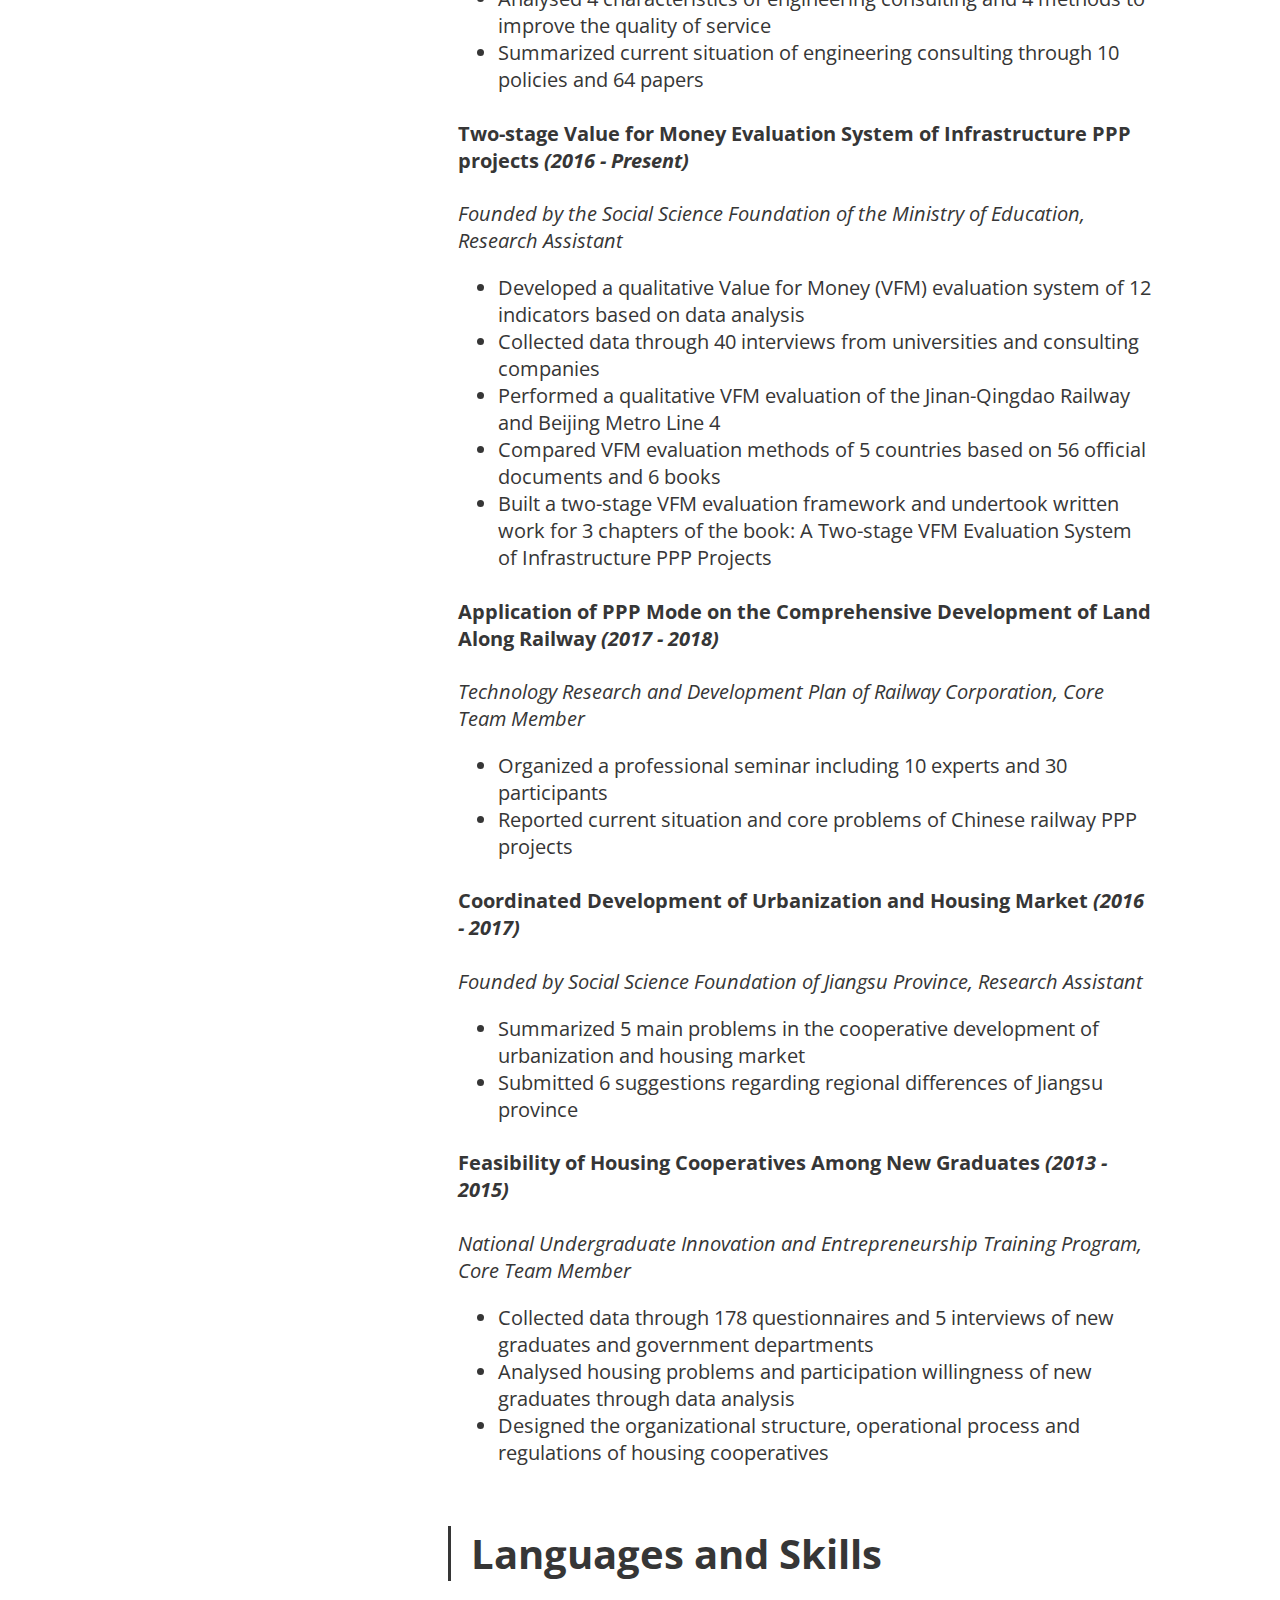
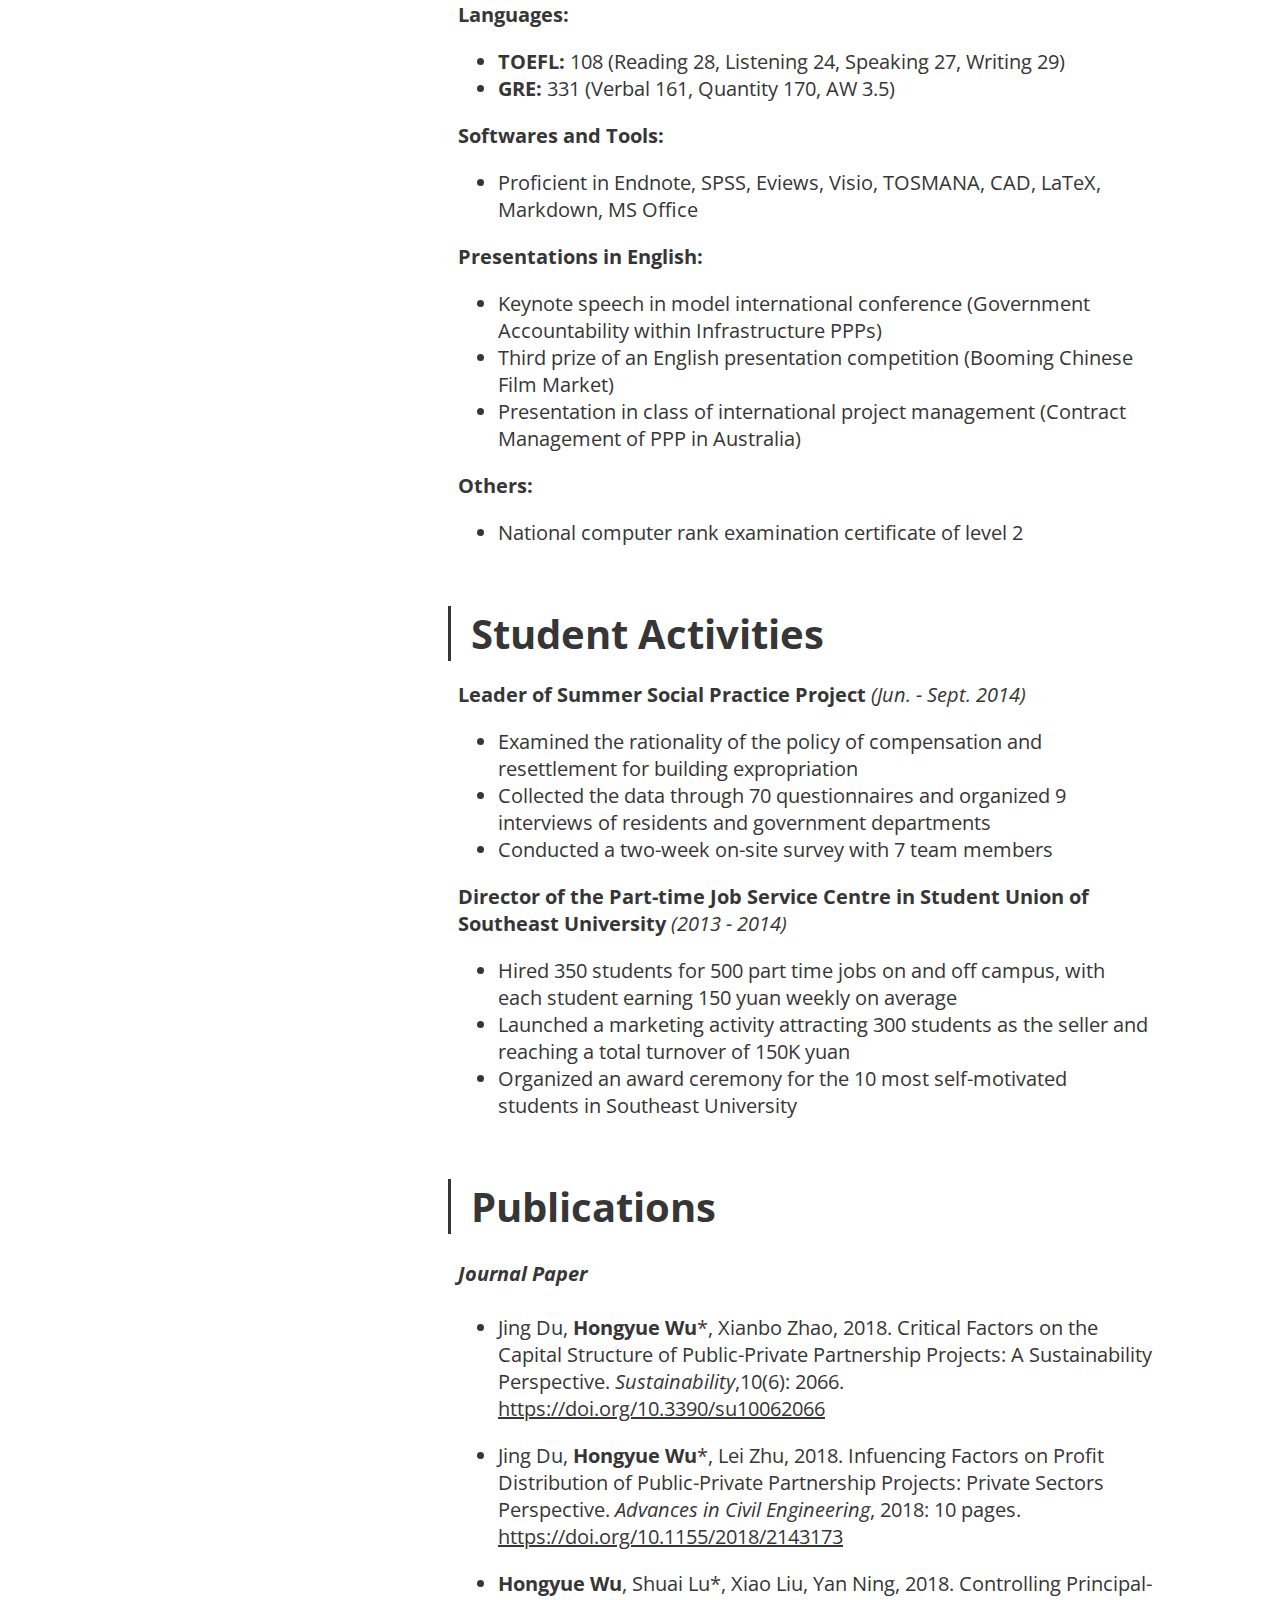
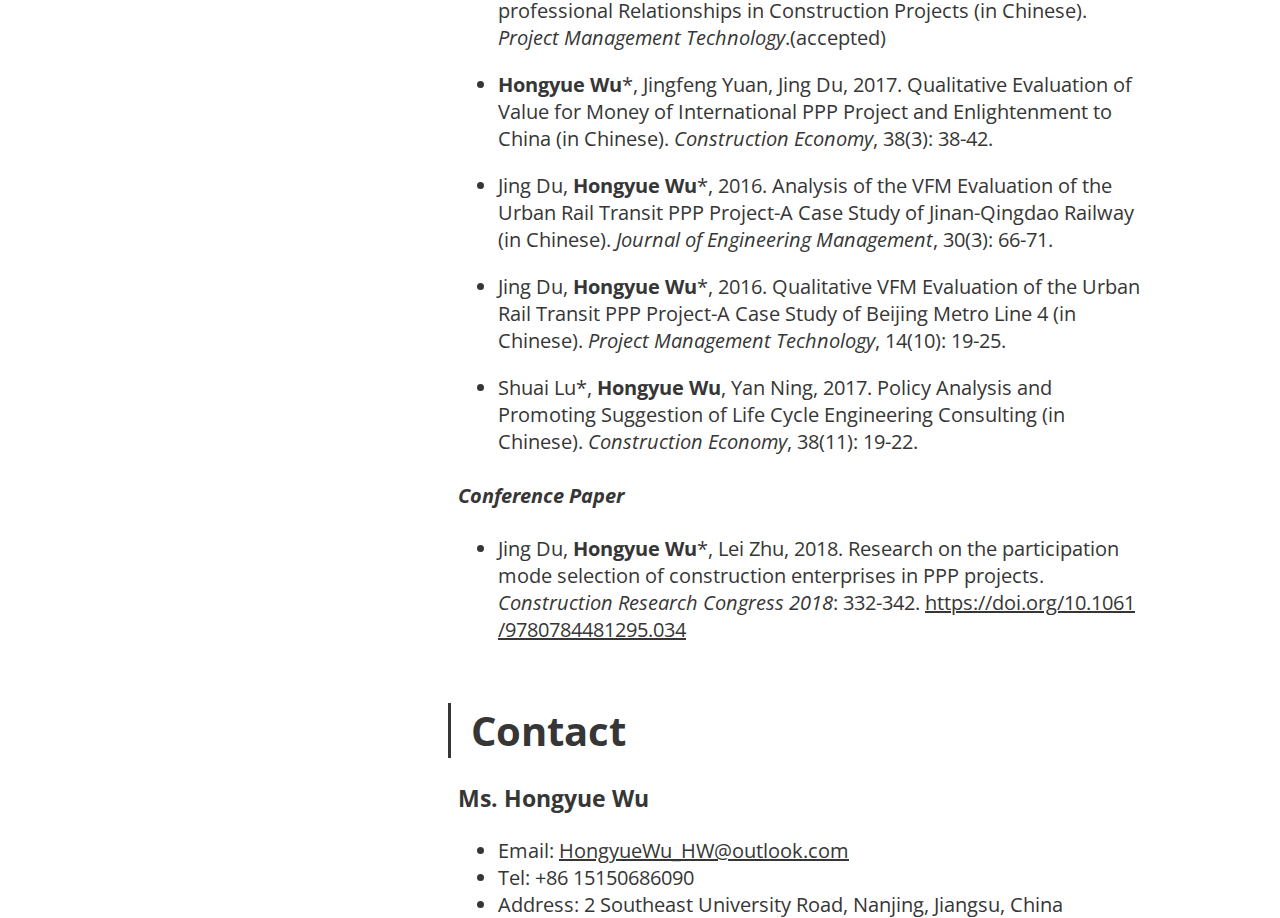
==== commit bd88e545: "Update index.html" ====
--- a/index.html
+++ b/index.html
@@ -274,10 +274,9 @@
         <a href="#Honors%20and%20Awards">Honors and Awards</a>
     </h1>
     <div class="content">
-        <ul>
-
+<ul>
 <li>National Scholarship (2%),  <em>Chinese Ministry of Education, 2018</em></li>
-<li>First Prize of Excellent Graduation Thesis of Jiangsu Province (2â€°, only 10 in Southeast University, first awarded to student of construction management),  <em>Education Department of Jiangsu, 2017</em></li>
+<li>First Prize of Excellent Graduation Thesis of Jiangsu Province (2‰, only 10 in Southeast University, first awarded to student of construction management),  <em>Education Department of Jiangsu, 2017</em></li>
 <li>National Scholarship (4%),  <em>Chinese Ministry of Education, 2017</em></li>
 <li>The First Prize Scholarship (8%),  <em>Southeast University, 2017</em></li>
 <li>First Prize of Outstanding Paper in the Second Jiangsu Engineering Management Postgraduate Academic Forum
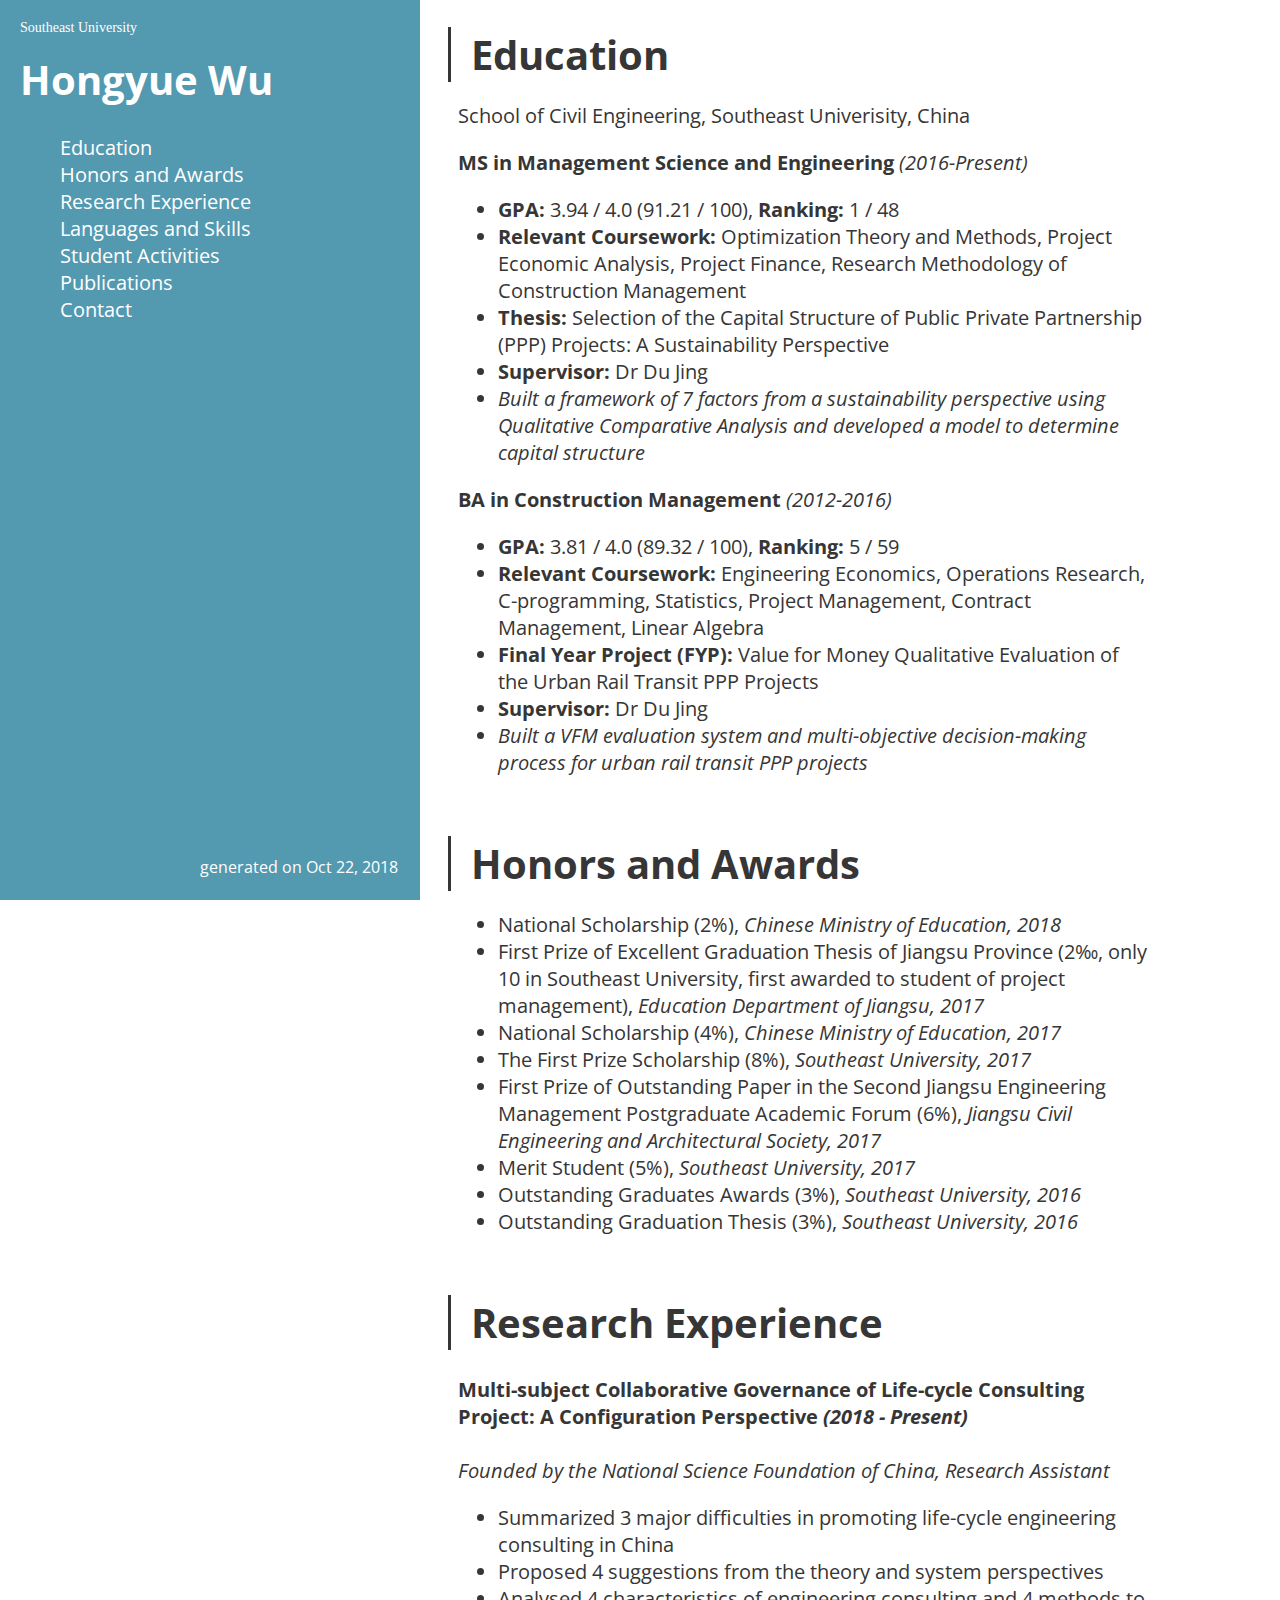
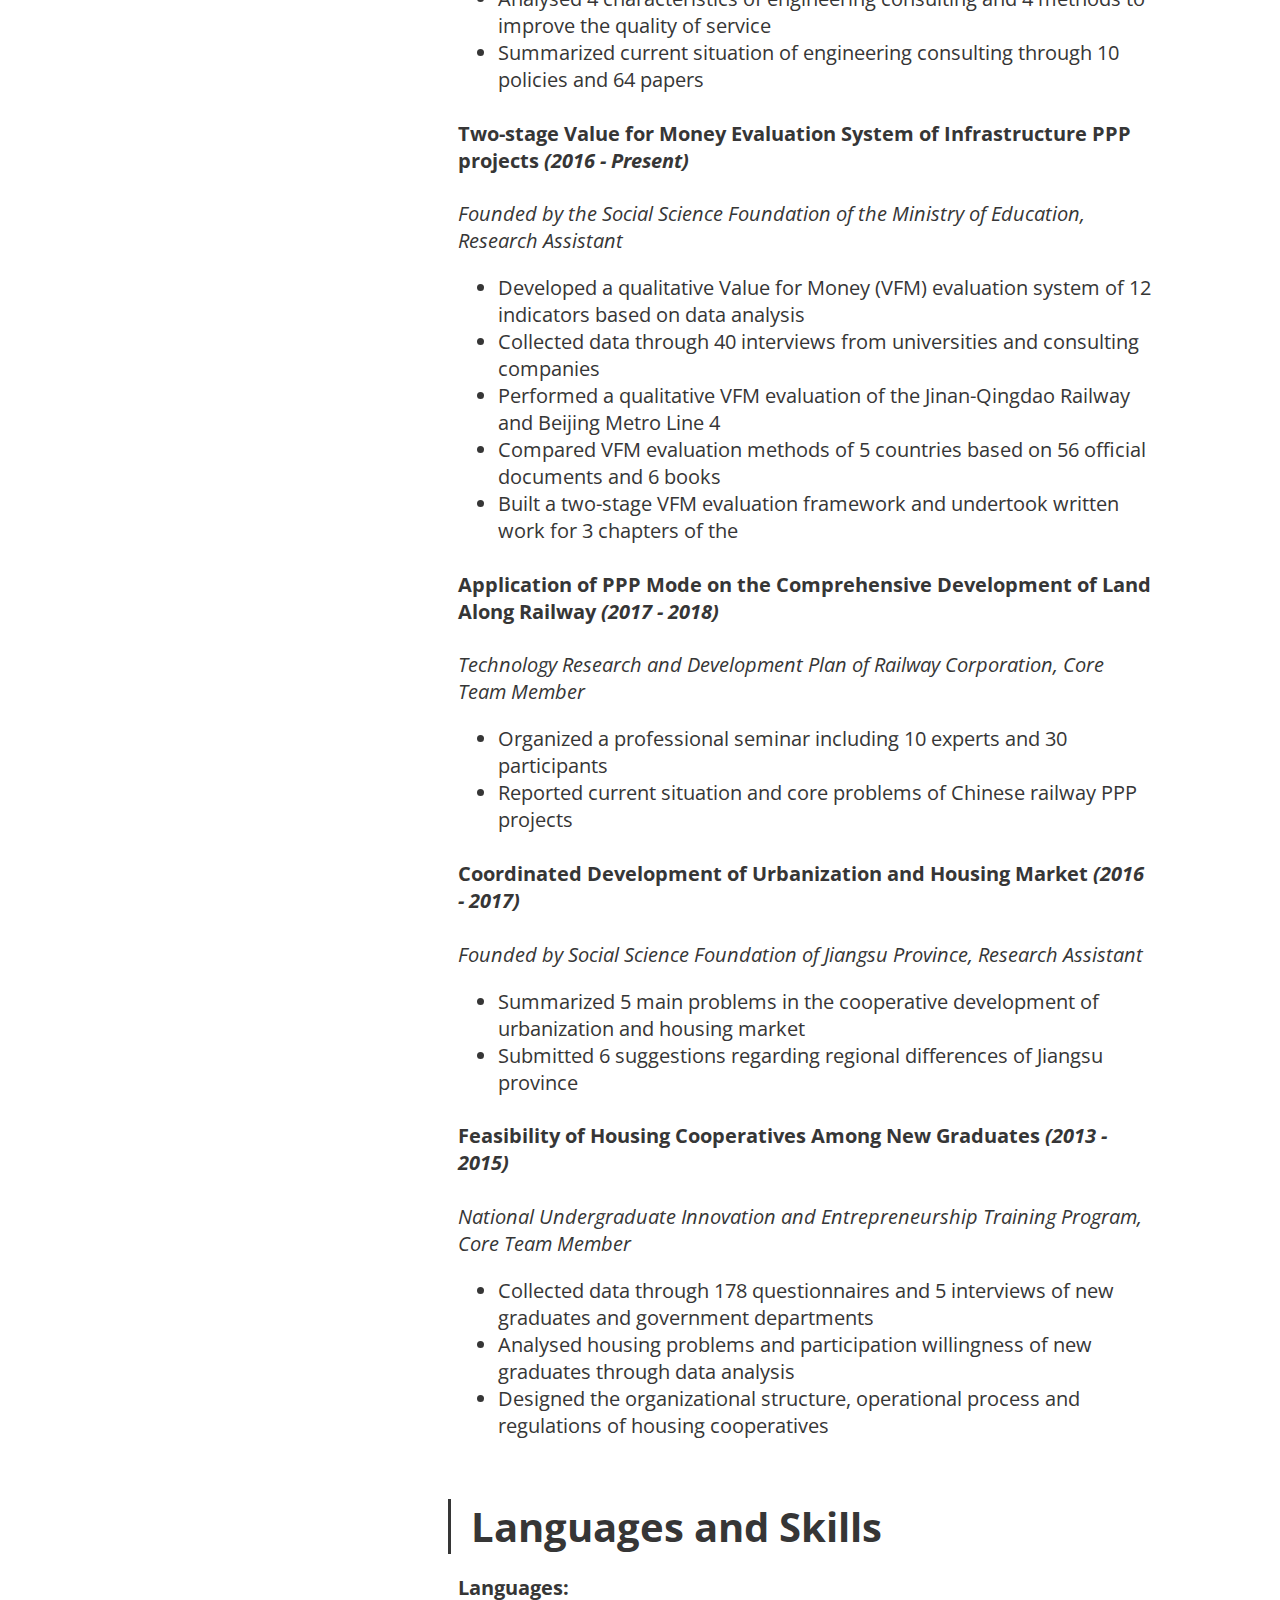
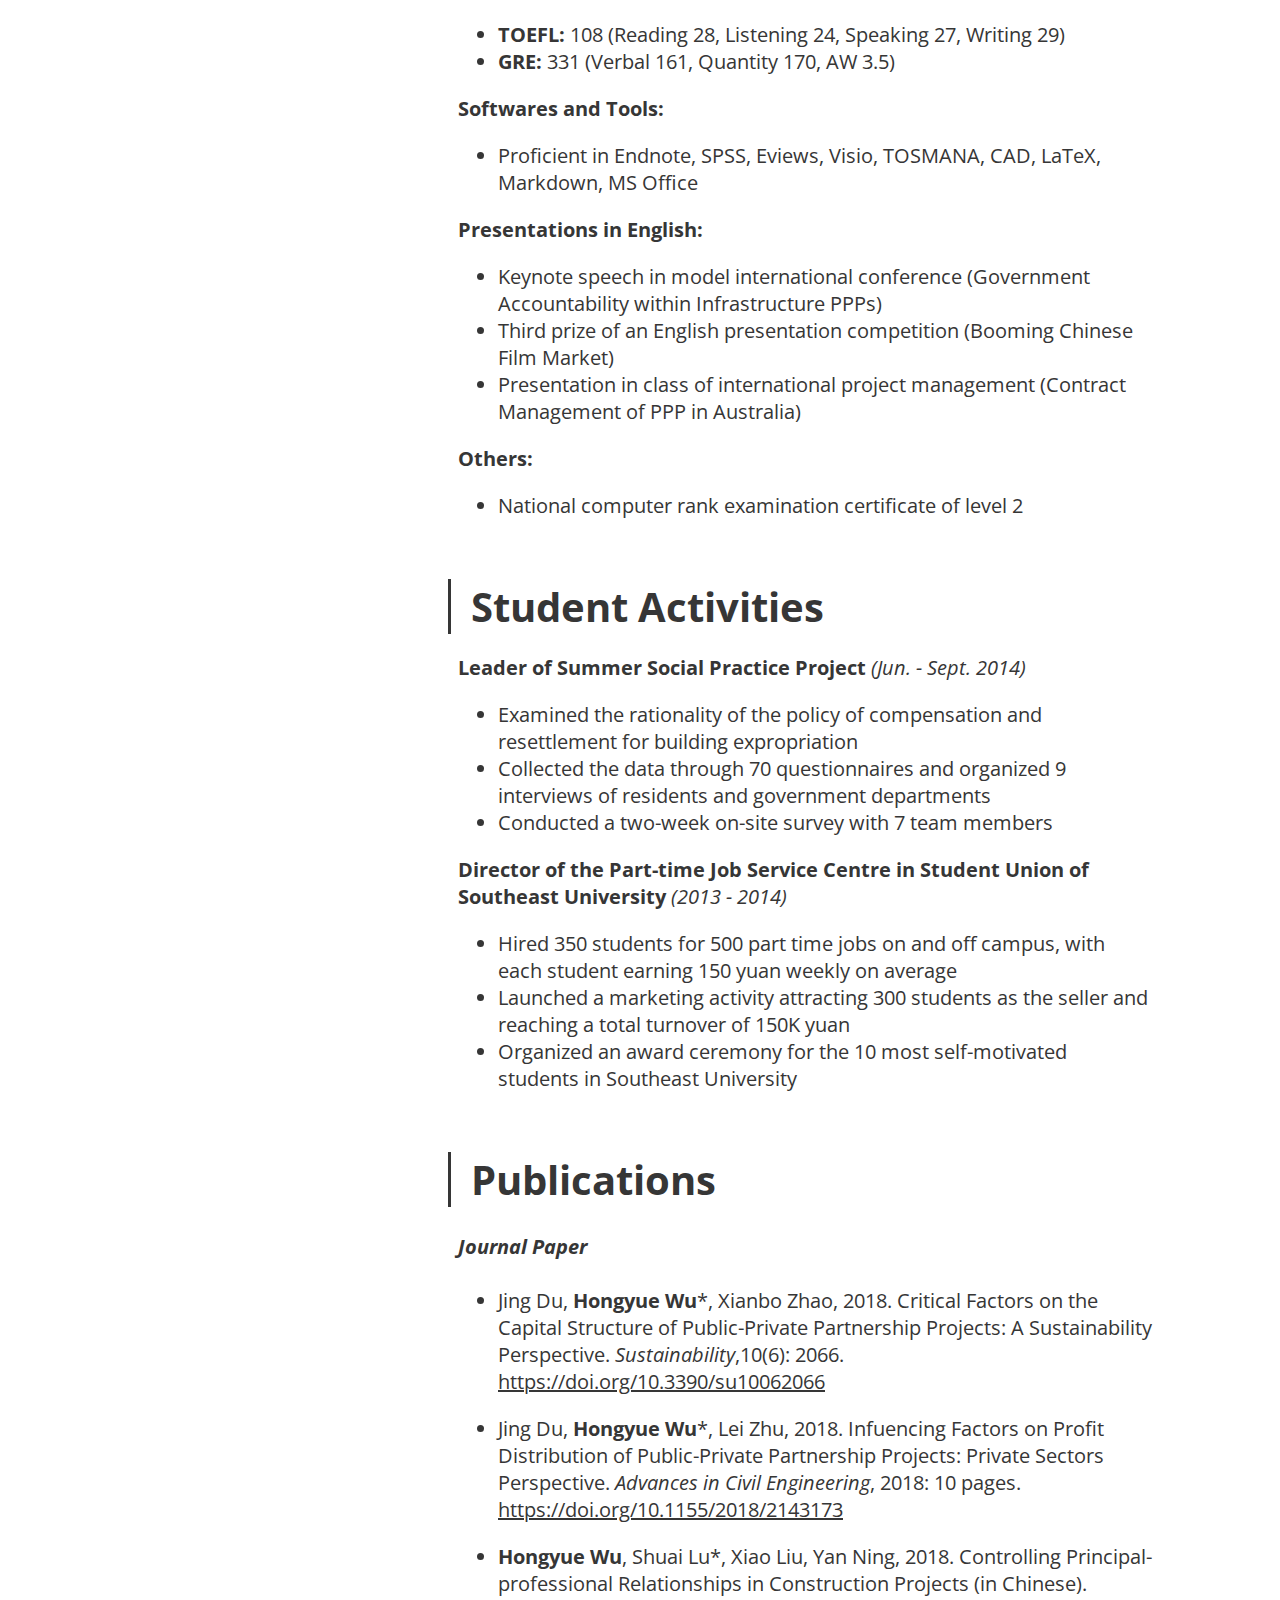
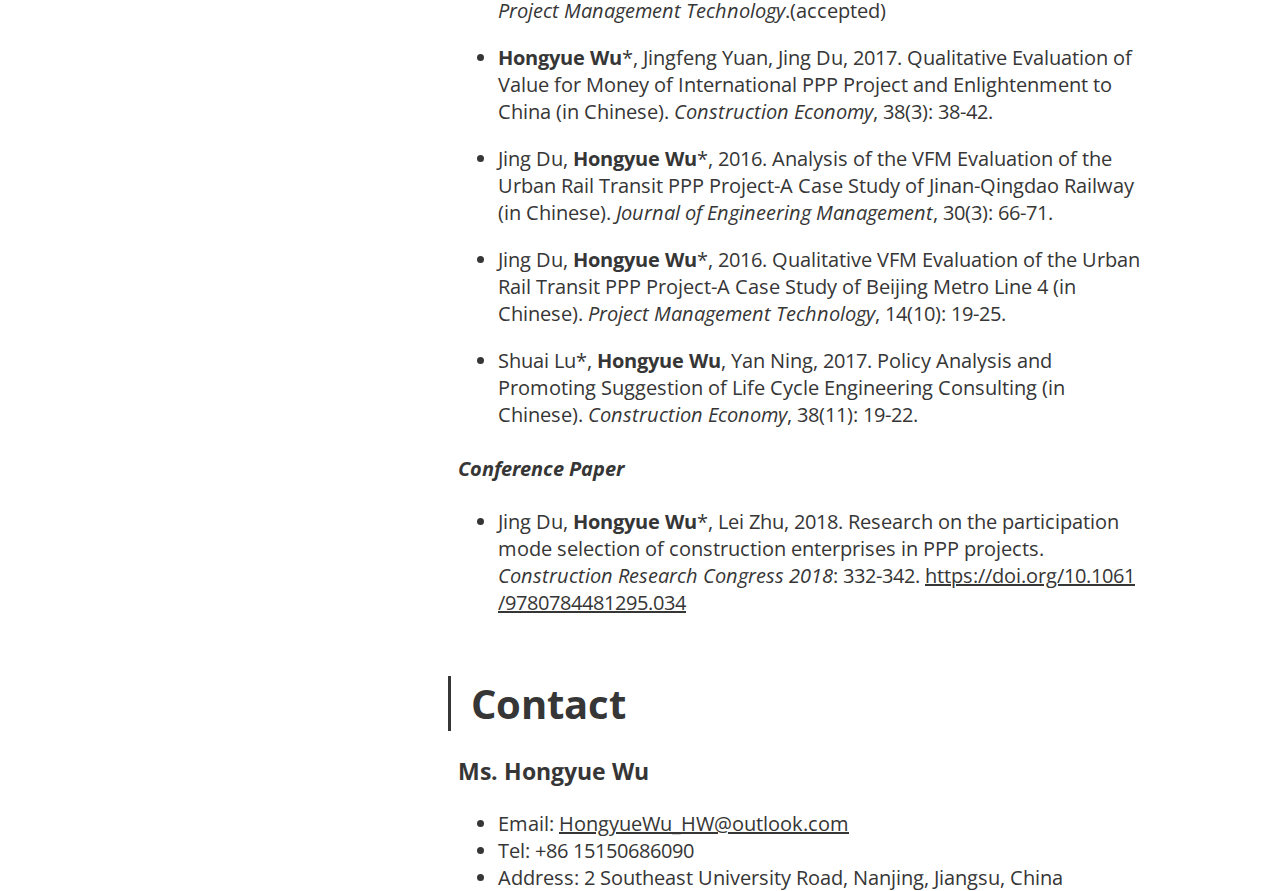
==== commit 2a3d8f43: "Add files via upload" ====
--- a/index.html
+++ b/index.html
@@ -38,7 +38,7 @@
 <!--
   
  @font-face
-	{font-family:ËÎÌå;
+	{font-family:����;
 	panose-1:2 1 6 0 3 1 1 1 1 1;
 	mso-font-alt:SimSun;
 	mso-font-charset:134;
@@ -53,7 +53,7 @@
 	mso-font-pitch:variable;
 	mso-font-signature:3 0 0 0 1 0;}
 @font-face
-	{font-family:µÈÏß;
+	{font-family:����;
 	panose-1:2 1 6 0 3 1 1 1 1 1;
 	mso-font-alt:DengXian;
 	mso-font-charset:134;
@@ -61,14 +61,14 @@
 	mso-font-pitch:variable;
 	mso-font-signature:-1610612033 953122042 22 0 262159 0;}
 @font-face
-	{font-family:"\@ËÎÌå";
+	{font-family:"\@����";
 	panose-1:2 1 6 0 3 1 1 1 1 1;
 	mso-font-charset:134;
 	mso-generic-font-family:auto;
 	mso-font-pitch:variable;
 	mso-font-signature:3 680460288 22 0 262145 0;}
 @font-face
-	{font-family:"\@µÈÏß";
+	{font-family:"\@����";
 	panose-1:2 1 6 0 3 1 1 1 1 1;
 	mso-font-charset:134;
 	mso-generic-font-family:auto;
@@ -85,8 +85,8 @@
 	text-justify:inter-ideograph;
 	mso-pagination:widow-orphan;
 	font-size:10.5pt;
-	font-family:µÈÏß;
-	mso-bidi-font-family:ËÎÌå;}
+	font-family:����;
+	mso-bidi-font-family:����;}
 p.msonormal0, li.msonormal0, div.msonormal0
 	{mso-style-name:msonormal;
 	mso-style-unhide:no;
@@ -96,8 +96,8 @@
 	margin-left:0cm;
 	mso-pagination:widow-orphan;
 	font-size:12.0pt;
-	font-family:ËÎÌå;
-	mso-bidi-font-family:ËÎÌå;}
+	font-family:����;
+	mso-bidi-font-family:����;}
 p.msochpdefault, li.msochpdefault, div.msochpdefault
 	{mso-style-name:msochpdefault;
 	mso-style-unhide:no;
@@ -107,8 +107,8 @@
 	margin-left:0cm;
 	mso-pagination:widow-orphan;
 	font-size:12.0pt;
-	font-family:µÈÏß;
-	mso-bidi-font-family:ËÎÌå;}
+	font-family:����;
+	mso-bidi-font-family:����;}
 span.html-tag
 	{mso-style-name:html-tag;
 	mso-style-unhide:no;}
@@ -118,10 +118,10 @@
 	font-size:10.0pt;
 	mso-ansi-font-size:10.0pt;
 	mso-bidi-font-size:10.0pt;
-	font-family:µÈÏß;
-	mso-ascii-font-family:µÈÏß;
-	mso-fareast-font-family:µÈÏß;
-	mso-hansi-font-family:µÈÏß;
+	font-family:����;
+	mso-ascii-font-family:����;
+	mso-fareast-font-family:����;
+	mso-hansi-font-family:����;
 	mso-font-kerning:0pt;}
 @page WordSection1
 	{size:595.3pt 841.9pt;
@@ -226,7 +226,7 @@
     </div>
 
     <div class="version">
-            generated on Oct 17, 2018
+            generated on Oct 22, 2018
     </div>
 </div>
 
@@ -239,27 +239,27 @@
         <a href="#Education">Education</a>
     </h1>
     <div class="content">
-        <p>School of Civil Engineering, Southeast Univerisity, China</p>
-
-<p><strong>MS in Management Science and Engineering</strong>  <em>(2016-Present)</em></p>
-
-<ul>
-<li><strong>GPA:</strong> 3.94 / 4.0 (91.21 / 100), <strong>Ranking:</strong> 1 / 48</li>
-<li><strong>Relevant Coursework:</strong> Optimization Theory and Methods, Project Economic Analysis, Project Finance, Research Methodology of Construction Management<br /></li>
-<li><strong>Thesis:</strong> Selection of the Capital Structure of Public Private Partnership (PPP) Projects: A Sustainability Perspective</li>
-<li><strong>Supervisor:</strong> Dr Du Jing</li>
-<li><em>Built a framework of 7 factors from a sustainability perspective using Qualitative Comparative Analysis and developed a model to determine capital structure</em></li>
-</ul>
-
-<p><strong>BA in Construction Management</strong> <em>(2012-2016)</em></p>
-
-<ul>
-<li><strong>GPA:</strong> 3.81 / 4.0 (89.32 / 100), <strong>Ranking:</strong> 5 / 59<br /></li>
-<li><strong>Relevant Coursework:</strong> Engineering Economics, Operations Research, C-programming, Statistics, Project Management, Contract Management, Linear Algebra</li>
-<li><strong>Final Year Project (FYP):</strong> Value for Money Qualitative Evaluation of the Urban Rail Transit PPP Projects</li>
-<li><strong>Supervisor:</strong> Dr Du Jing<br /></li>
-<li><em>Built a VFM evaluation system and multi-objective decision-making process for urban rail transit PPP projects</em></li>
-</ul>
+        <p>School of Civil Engineering, Southeast Univerisity, China</p>
+
+<p><strong>MS in Management Science and Engineering</strong>  <em>(2016-Present)</em></p>
+
+<ul>
+<li><strong>GPA:</strong> 3.94 / 4.0 (91.21 / 100), <strong>Ranking:</strong> 1 / 48</li>
+<li><strong>Relevant Coursework:</strong> Optimization Theory and Methods, Project Economic Analysis, Project Finance, Research Methodology of Construction Management<br /></li>
+<li><strong>Thesis:</strong> Selection of the Capital Structure of Public Private Partnership (PPP) Projects: A Sustainability Perspective</li>
+<li><strong>Supervisor:</strong> Dr Du Jing</li>
+<li><em>Built a framework of 7 factors from a sustainability perspective using Qualitative Comparative Analysis and developed a model to determine capital structure</em></li>
+</ul>
+
+<p><strong>BA in Construction Management</strong> <em>(2012-2016)</em></p>
+
+<ul>
+<li><strong>GPA:</strong> 3.81 / 4.0 (89.32 / 100), <strong>Ranking:</strong> 5 / 59<br /></li>
+<li><strong>Relevant Coursework:</strong> Engineering Economics, Operations Research, C-programming, Statistics, Project Management, Contract Management, Linear Algebra</li>
+<li><strong>Final Year Project (FYP):</strong> Value for Money Qualitative Evaluation of the Urban Rail Transit PPP Projects</li>
+<li><strong>Supervisor:</strong> Dr Du Jing<br /></li>
+<li><em>Built a VFM evaluation system and multi-objective decision-making process for urban rail transit PPP projects</em></li>
+</ul>
 
     </div>
 </section>
@@ -274,17 +274,17 @@
         <a href="#Honors%20and%20Awards">Honors and Awards</a>
     </h1>
     <div class="content">
-<ul>
-<li>National Scholarship (2%),  <em>Chinese Ministry of Education, 2018</em></li>
-<li>First Prize of Excellent Graduation Thesis of Jiangsu Province (2‰, only 10 in Southeast University, first awarded to student of construction management),  <em>Education Department of Jiangsu, 2017</em></li>
-<li>National Scholarship (4%),  <em>Chinese Ministry of Education, 2017</em></li>
-<li>The First Prize Scholarship (8%),  <em>Southeast University, 2017</em></li>
-<li>First Prize of Outstanding Paper in the Second Jiangsu Engineering Management Postgraduate Academic Forum
-(6%),  <em>Jiangsu Civil Engineering and Architectural Society, 2017</em></li>
-<li>Merit Student (5%),  <em>Southeast University, 2017</em></li>
-<li>Outstanding Graduates Awards (3%),  <em>Southeast University, 2016</em></li>
-<li>Outstanding Graduation Thesis (3%),  <em>Southeast University, 2016</em></li>
-</ul>
+        <ul>
+<li>National Scholarship (2%),  <em>Chinese Ministry of Education, 2018</em></li>
+<li>First Prize of Excellent Graduation Thesis of Jiangsu Province (2‰, only 10 in Southeast University, first awarded to student of project management),  <em>Education Department of Jiangsu, 2017</em></li>
+<li>National Scholarship (4%),  <em>Chinese Ministry of Education, 2017</em></li>
+<li>The First Prize Scholarship (8%),  <em>Southeast University, 2017</em></li>
+<li>First Prize of Outstanding Paper in the Second Jiangsu Engineering Management Postgraduate Academic Forum
+(6%),  <em>Jiangsu Civil Engineering and Architectural Society, 2017</em></li>
+<li>Merit Student (5%),  <em>Southeast University, 2017</em></li>
+<li>Outstanding Graduates Awards (3%),  <em>Southeast University, 2016</em></li>
+<li>Outstanding Graduation Thesis (3%),  <em>Southeast University, 2016</em></li>
+</ul>
 
     </div>
 </section>
@@ -299,58 +299,58 @@
         <a href="#Research%20Experience">Research Experience</a>
     </h1>
     <div class="content">
-        
-
-<h4 id="multi-subject-collaborative-governance-of-life-cycle-consulting-project-a-configuration-perspective-2018-present">Multi-subject Collaborative Governance of Life-cycle Consulting Project: A Configuration Perspective <em>(2018 - Present)</em></h4>
-
-<p><em>Founded by the National Science Foundation of China, Research Assistant</em></p>
-
-<ul>
-<li>Summarized 3 major difficulties in promoting life-cycle engineering consulting in China</li>
-<li>Proposed 4 suggestions from the theory and system perspectives</li>
-<li>Analysed 4 characteristics of engineering consulting and 4 methods to improve the quality of service</li>
-<li>Summarized current situation of engineering consulting through 10 policies and 64 papers</li>
-</ul>
-
-<h4 id="two-stage-value-for-money-evaluation-system-of-infrastructure-ppp-projects-2016-present">Two-stage Value for Money Evaluation System of Infrastructure PPP projects <em>(2016 - Present)</em></h4>
-
-<p><em>Founded by the Social Science Foundation of the Ministry of Education, Research Assistant</em></p>
-
-<ul>
-<li>Developed a qualitative Value for Money (VFM) evaluation system of 12 indicators based on data analysis</li>
-<li>Collected data through 40 interviews from universities and consulting companies</li>
-<li>Performed a qualitative VFM evaluation of the Jinan-Qingdao Railway and Beijing Metro Line 4</li>
-<li>Compared VFM evaluation methods of 5 countries based on 56 official documents and 6 books</li>
-<li>Built a two-stage VFM evaluation framework and undertook written work for 3 chapters of the book: A Two-stage VFM Evaluation System of Infrastructure PPP Projects</li>
-</ul>
-
-<h4 id="application-of-ppp-mode-on-the-comprehensive-development-of-land-along-railway-2017-2018">Application of PPP Mode on the Comprehensive Development of Land Along Railway <em>(2017 - 2018)</em></h4>
-
-<p><em>Technology Research and Development Plan of Railway Corporation, Core Team Member</em></p>
-
-<ul>
-<li>Organized a professional seminar including 10 experts and 30 participants</li>
-<li>Reported current situation and core problems of Chinese railway PPP projects</li>
-</ul>
-
-<h4 id="coordinated-development-of-urbanization-and-housing-market-2016-2017">Coordinated Development of Urbanization and Housing Market <em>(2016 - 2017)</em></h4>
-
-<p><em>Founded by Social Science Foundation of Jiangsu Province, Research Assistant</em></p>
-
-<ul>
-<li>Summarized 5 main problems in the cooperative development of urbanization and housing market</li>
-<li>Submitted 6 suggestions regarding regional differences of Jiangsu province</li>
-</ul>
-
-<h4 id="feasibility-of-housing-cooperatives-among-new-graduates-2013-2015">Feasibility of Housing Cooperatives Among New Graduates  <em>(2013 - 2015)</em></h4>
-
-<p><em>National Undergraduate Innovation and Entrepreneurship Training Program, Core Team Member</em></p>
-
-<ul>
-<li>Collected data through 178 questionnaires and 5 interviews of new graduates and government departments</li>
-<li>Analysed housing problems and participation willingness of new graduates through data analysis</li>
-<li>Designed the organizational structure, operational process and regulations of housing cooperatives</li>
-</ul>
+        
+
+<h4 id="multi-subject-collaborative-governance-of-life-cycle-consulting-project-a-configuration-perspective-2018-present">Multi-subject Collaborative Governance of Life-cycle Consulting Project: A Configuration Perspective <em>(2018 - Present)</em></h4>
+
+<p><em>Founded by the National Science Foundation of China, Research Assistant</em></p>
+
+<ul>
+<li>Summarized 3 major difficulties in promoting life-cycle engineering consulting in China</li>
+<li>Proposed 4 suggestions from the theory and system perspectives</li>
+<li>Analysed 4 characteristics of engineering consulting and 4 methods to improve the quality of service</li>
+<li>Summarized current situation of engineering consulting through 10 policies and 64 papers</li>
+</ul>
+
+<h4 id="two-stage-value-for-money-evaluation-system-of-infrastructure-ppp-projects-2016-present">Two-stage Value for Money Evaluation System of Infrastructure PPP projects <em>(2016 - Present)</em></h4>
+
+<p><em>Founded by the Social Science Foundation of the Ministry of Education, Research Assistant</em></p>
+
+<ul>
+<li>Developed a qualitative Value for Money (VFM) evaluation system of 12 indicators based on data analysis</li>
+<li>Collected data through 40 interviews from universities and consulting companies</li>
+<li>Performed a qualitative VFM evaluation of the Jinan-Qingdao Railway and Beijing Metro Line 4</li>
+<li>Compared VFM evaluation methods of 5 countries based on 56 official documents and 6 books</li>
+<li>Built a two-stage VFM evaluation framework and undertook written work for 3 chapters of the <em><A Two-stage VFM Evaluation System of Infrastructure PPP Projects></em></li>
+</ul>
+
+<h4 id="application-of-ppp-mode-on-the-comprehensive-development-of-land-along-railway-2017-2018">Application of PPP Mode on the Comprehensive Development of Land Along Railway <em>(2017 - 2018)</em></h4>
+
+<p><em>Technology Research and Development Plan of Railway Corporation, Core Team Member</em></p>
+
+<ul>
+<li>Organized a professional seminar including 10 experts and 30 participants</li>
+<li>Reported current situation and core problems of Chinese railway PPP projects</li>
+</ul>
+
+<h4 id="coordinated-development-of-urbanization-and-housing-market-2016-2017">Coordinated Development of Urbanization and Housing Market <em>(2016 - 2017)</em></h4>
+
+<p><em>Founded by Social Science Foundation of Jiangsu Province, Research Assistant</em></p>
+
+<ul>
+<li>Summarized 5 main problems in the cooperative development of urbanization and housing market</li>
+<li>Submitted 6 suggestions regarding regional differences of Jiangsu province</li>
+</ul>
+
+<h4 id="feasibility-of-housing-cooperatives-among-new-graduates-2013-2015">Feasibility of Housing Cooperatives Among New Graduates  <em>(2013 - 2015)</em></h4>
+
+<p><em>National Undergraduate Innovation and Entrepreneurship Training Program, Core Team Member</em></p>
+
+<ul>
+<li>Collected data through 178 questionnaires and 5 interviews of new graduates and government departments</li>
+<li>Analysed housing problems and participation willingness of new graduates through data analysis</li>
+<li>Designed the organizational structure, operational process and regulations of housing cooperatives</li>
+</ul>
 
     </div>
 </section>
@@ -365,32 +365,32 @@
         <a href="#Languages%20and%20Skills">Languages and Skills</a>
     </h1>
     <div class="content">
-        <p><strong>Languages:</strong></p>
-
-<ul>
-<li><strong>TOEFL:</strong> 108 (Reading 28, Listening 24, Speaking 27, Writing 29)<br /></li>
-<li><strong>GRE:</strong> 331 (Verbal 161, Quantity 170, AW 3.5)<br /></li>
-</ul>
-
-<p><strong>Softwares and Tools:</strong></p>
-
-<ul>
-<li>Proficient in Endnote, SPSS, Eviews, Visio, TOSMANA, CAD, LaTeX, Markdown, MS Office</li>
-</ul>
-
-<p><strong>Presentations in English:</strong></p>
-
-<ul>
-<li>Keynote speech in model international conference (Government Accountability within Infrastructure PPPs)<br /></li>
-<li>Third prize of an English presentation competition (Booming Chinese Film Market)<br /></li>
-<li>Presentation in class of international project management (Contract Management of PPP in Australia)</li>
-</ul>
-
-<p><strong>Others:</strong></p>
-
-<ul>
-<li>National computer rank examination certificate of level 2</li>
-</ul>
+        <p><strong>Languages:</strong></p>
+
+<ul>
+<li><strong>TOEFL:</strong> 108 (Reading 28, Listening 24, Speaking 27, Writing 29)<br /></li>
+<li><strong>GRE:</strong> 331 (Verbal 161, Quantity 170, AW 3.5)<br /></li>
+</ul>
+
+<p><strong>Softwares and Tools:</strong></p>
+
+<ul>
+<li>Proficient in Endnote, SPSS, Eviews, Visio, TOSMANA, CAD, LaTeX, Markdown, MS Office</li>
+</ul>
+
+<p><strong>Presentations in English:</strong></p>
+
+<ul>
+<li>Keynote speech in model international conference (Government Accountability within Infrastructure PPPs)<br /></li>
+<li>Third prize of an English presentation competition (Booming Chinese Film Market)<br /></li>
+<li>Presentation in class of international project management (Contract Management of PPP in Australia)</li>
+</ul>
+
+<p><strong>Others:</strong></p>
+
+<ul>
+<li>National computer rank examination certificate of level 2</li>
+</ul>
 
     </div>
 </section>
@@ -405,21 +405,21 @@
         <a href="#Student%20Activities">Student Activities</a>
     </h1>
     <div class="content">
-        <p><strong>Leader of Summer Social Practice Project</strong> <em>(Jun. - Sept. 2014)</em></p>
-
-<ul>
-<li>Examined the rationality of the policy of compensation and resettlement for building expropriation</li>
-<li>Collected the data through 70 questionnaires and organized 9 interviews of residents and government departments</li>
-<li>Conducted a two-week on-site survey with 7 team members</li>
-</ul>
-
-<p><strong>Director of the Part-time Job Service Centre in Student Union of Southeast University</strong> <em>(2013 - 2014)</em></p>
-
-<ul>
-<li>Hired 350 students for 500 part time jobs on and off campus, with each student earning 150 yuan weekly on average</li>
-<li>Launched a marketing activity attracting 300 students as the seller and reaching a total turnover of 150K yuan</li>
-<li>Organized an award ceremony for the 10 most self-motivated students in Southeast University</li>
-</ul>
+        <p><strong>Leader of Summer Social Practice Project</strong> <em>(Jun. - Sept. 2014)</em></p>
+
+<ul>
+<li>Examined the rationality of the policy of compensation and resettlement for building expropriation</li>
+<li>Collected the data through 70 questionnaires and organized 9 interviews of residents and government departments</li>
+<li>Conducted a two-week on-site survey with 7 team members</li>
+</ul>
+
+<p><strong>Director of the Part-time Job Service Centre in Student Union of Southeast University</strong> <em>(2013 - 2014)</em></p>
+
+<ul>
+<li>Hired 350 students for 500 part time jobs on and off campus, with each student earning 150 yuan weekly on average</li>
+<li>Launched a marketing activity attracting 300 students as the seller and reaching a total turnover of 150K yuan</li>
+<li>Organized an award ceremony for the 10 most self-motivated students in Southeast University</li>
+</ul>
 
     </div>
 </section>
@@ -434,31 +434,31 @@
         <a href="#Publications">Publications</a>
     </h1>
     <div class="content">
-        
-
-<h4 id="journal-paper"><em>Journal Paper</em></h4>
-
-<ul>
-<li><p>Jing Du, <strong>Hongyue Wu</strong>*, Xianbo Zhao, 2018. Critical Factors on the Capital Structure of Public-Private Partnership Projects: A Sustainability Perspective. <em>Sustainability</em>,10(6): 2066. <a href="https://doi.org/10.3390/su10062066">https://doi.org/10.3390/su10062066</a></p></li>
-
-<li><p>Jing Du, <strong>Hongyue Wu</strong>*, Lei Zhu, 2018. Infuencing Factors on Profit Distribution of Public-Private Partnership Projects: Private Sectors Perspective. <em>Advances in Civil Engineering</em>, 2018: 10 pages. <a href="https://doi.org/10.1155/2018/2143173">https://doi.org/10.1155/2018/2143173</a></p></li>
-
-<li><p><strong>Hongyue Wu</strong>, Shuai Lu*, Xiao Liu, Yan Ning, 2018. Controlling Principal-professional Relationships in Construction Projects (in Chinese). <em>Project Management Technology</em>.(accepted)</p></li>
-
-<li><p><strong>Hongyue Wu</strong>*, Jingfeng Yuan, Jing Du, 2017. Qualitative Evaluation of Value for Money of International PPP Project and Enlightenment to China (in Chinese). <em>Construction Economy</em>, 38(3): 38-42.</p></li>
-
-<li><p>Jing Du, <strong>Hongyue Wu</strong>*, 2016. Analysis of the VFM Evaluation of the Urban Rail Transit PPP Project-A Case Study of Jinan-Qingdao Railway (in Chinese). <em>Journal of Engineering Management</em>, 30(3): 66-71.</p></li>
-
-<li><p>Jing Du, <strong>Hongyue Wu</strong>*, 2016. Qualitative VFM Evaluation of the Urban Rail Transit PPP Project-A Case Study of Beijing Metro Line 4 (in Chinese). <em>Project Management Technology</em>, 14(10): 19-25.</p></li>
-
-<li><p>Shuai Lu*, <strong>Hongyue Wu</strong>, Yan Ning, 2017. Policy Analysis and Promoting Suggestion of Life Cycle Engineering Consulting (in Chinese). <em>Construction Economy</em>, 38(11): 19-22.</p></li>
-</ul>
-
-<h4 id="conference-paper"><em>Conference Paper</em></h4>
-
-<ul>
-<li>Jing Du, <strong>Hongyue Wu</strong>*, Lei Zhu, 2018. Research on the participation mode selection of construction enterprises in PPP projects. <em>Construction Research Congress 2018</em>: 332-342. <a href="https://doi.org/10.1061/9780784481295.034">https://doi.org/10.1061 /9780784481295.034</a></li>
-</ul>
+        
+
+<h4 id="journal-paper"><em>Journal Paper</em></h4>
+
+<ul>
+<li><p>Jing Du, <strong>Hongyue Wu</strong>*, Xianbo Zhao, 2018. Critical Factors on the Capital Structure of Public-Private Partnership Projects: A Sustainability Perspective. <em>Sustainability</em>,10(6): 2066. <a href="https://doi.org/10.3390/su10062066">https://doi.org/10.3390/su10062066</a></p></li>
+
+<li><p>Jing Du, <strong>Hongyue Wu</strong>*, Lei Zhu, 2018. Infuencing Factors on Profit Distribution of Public-Private Partnership Projects: Private Sectors Perspective. <em>Advances in Civil Engineering</em>, 2018: 10 pages. <a href="https://doi.org/10.1155/2018/2143173">https://doi.org/10.1155/2018/2143173</a></p></li>
+
+<li><p><strong>Hongyue Wu</strong>, Shuai Lu*, Xiao Liu, Yan Ning, 2018. Controlling Principal-professional Relationships in Construction Projects (in Chinese). <em>Project Management Technology</em>.(accepted)</p></li>
+
+<li><p><strong>Hongyue Wu</strong>*, Jingfeng Yuan, Jing Du, 2017. Qualitative Evaluation of Value for Money of International PPP Project and Enlightenment to China (in Chinese). <em>Construction Economy</em>, 38(3): 38-42.</p></li>
+
+<li><p>Jing Du, <strong>Hongyue Wu</strong>*, 2016. Analysis of the VFM Evaluation of the Urban Rail Transit PPP Project-A Case Study of Jinan-Qingdao Railway (in Chinese). <em>Journal of Engineering Management</em>, 30(3): 66-71.</p></li>
+
+<li><p>Jing Du, <strong>Hongyue Wu</strong>*, 2016. Qualitative VFM Evaluation of the Urban Rail Transit PPP Project-A Case Study of Beijing Metro Line 4 (in Chinese). <em>Project Management Technology</em>, 14(10): 19-25.</p></li>
+
+<li><p>Shuai Lu*, <strong>Hongyue Wu</strong>, Yan Ning, 2017. Policy Analysis and Promoting Suggestion of Life Cycle Engineering Consulting (in Chinese). <em>Construction Economy</em>, 38(11): 19-22.</p></li>
+</ul>
+
+<h4 id="conference-paper"><em>Conference Paper</em></h4>
+
+<ul>
+<li>Jing Du, <strong>Hongyue Wu</strong>*, Lei Zhu, 2018. Research on the participation mode selection of construction enterprises in PPP projects. <em>Construction Research Congress 2018</em>: 332-342. <a href="https://doi.org/10.1061/9780784481295.034">https://doi.org/10.1061 /9780784481295.034</a></li>
+</ul>
 
     </div>
 </section>
@@ -473,15 +473,15 @@
         <a href="#Contact">Contact</a>
     </h1>
     <div class="content">
-        
-
-<h3 id="ms-hongyue-wu">Ms. Hongyue Wu</h3>
-
-<ul>
-<li>Email: <a href="http://HongyueWu_HW@outlook.com">HongyueWu_HW@outlook.com</a><br /></li>
-<li>Tel: +86 15150686090<br /></li>
-<li>Address: 2 Southeast University Road, Nanjing, Jiangsu, China</li>
-</ul>
+        
+
+<h3 id="ms-hongyue-wu">Ms. Hongyue Wu</h3>
+
+<ul>
+<li>Email: <a href="http://HongyueWu_HW@outlook.com">HongyueWu_HW@outlook.com</a><br /></li>
+<li>Tel: +86 15150686090<br /></li>
+<li>Address: 2 Southeast University Road, Nanjing, Jiangsu, China</li>
+</ul>
 
     </div>
 </section>
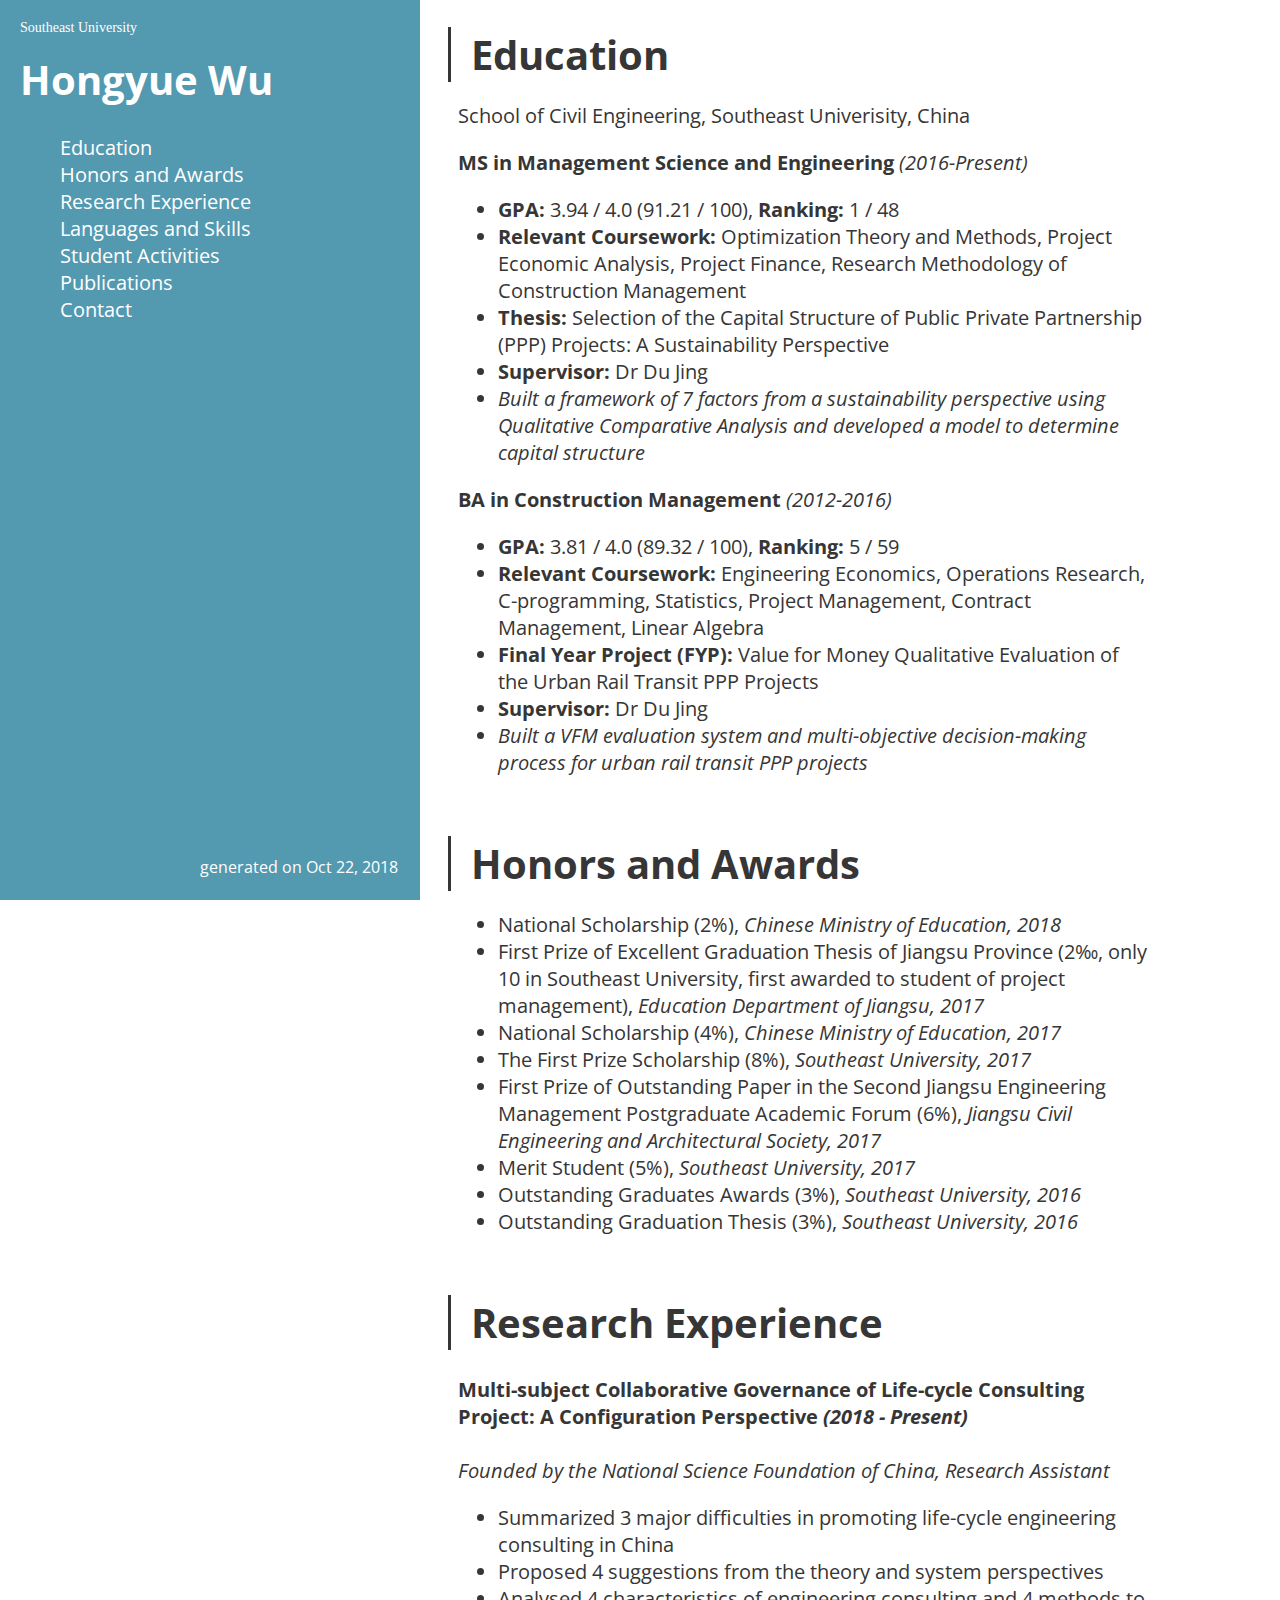
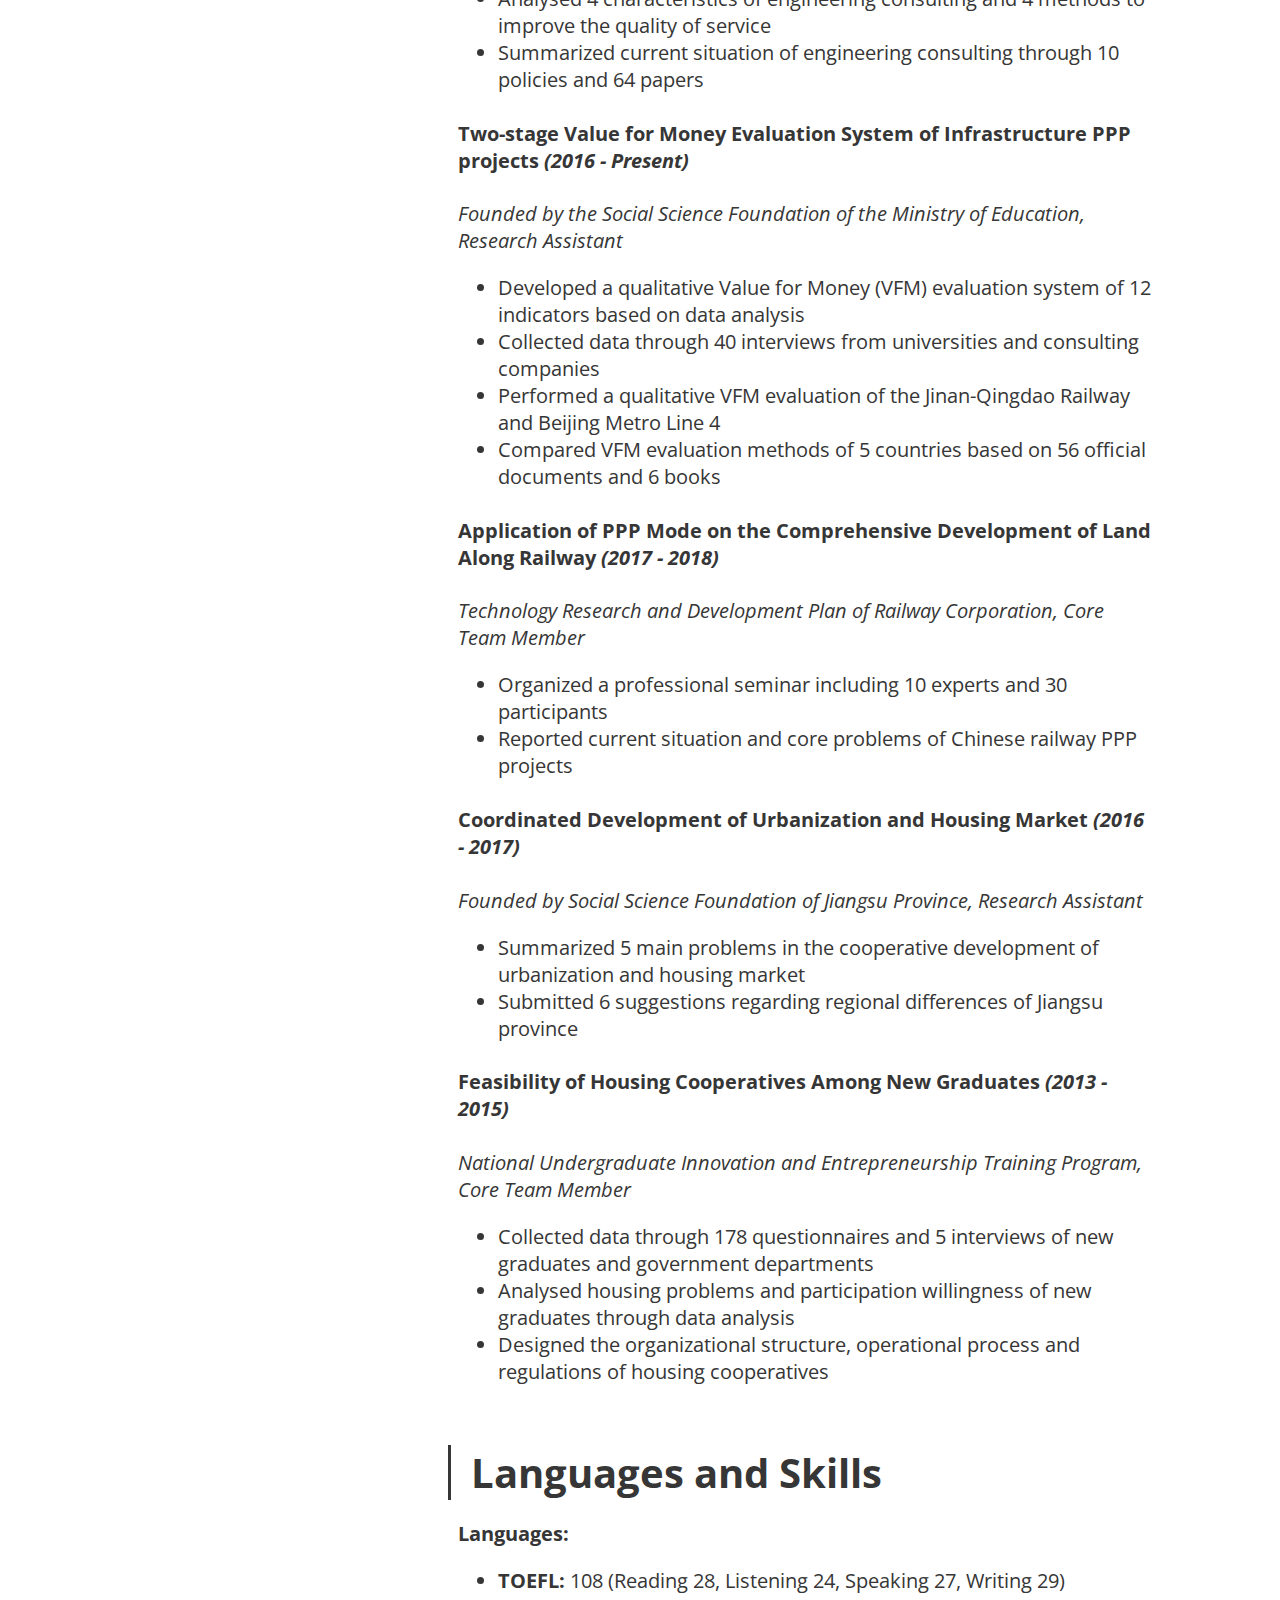
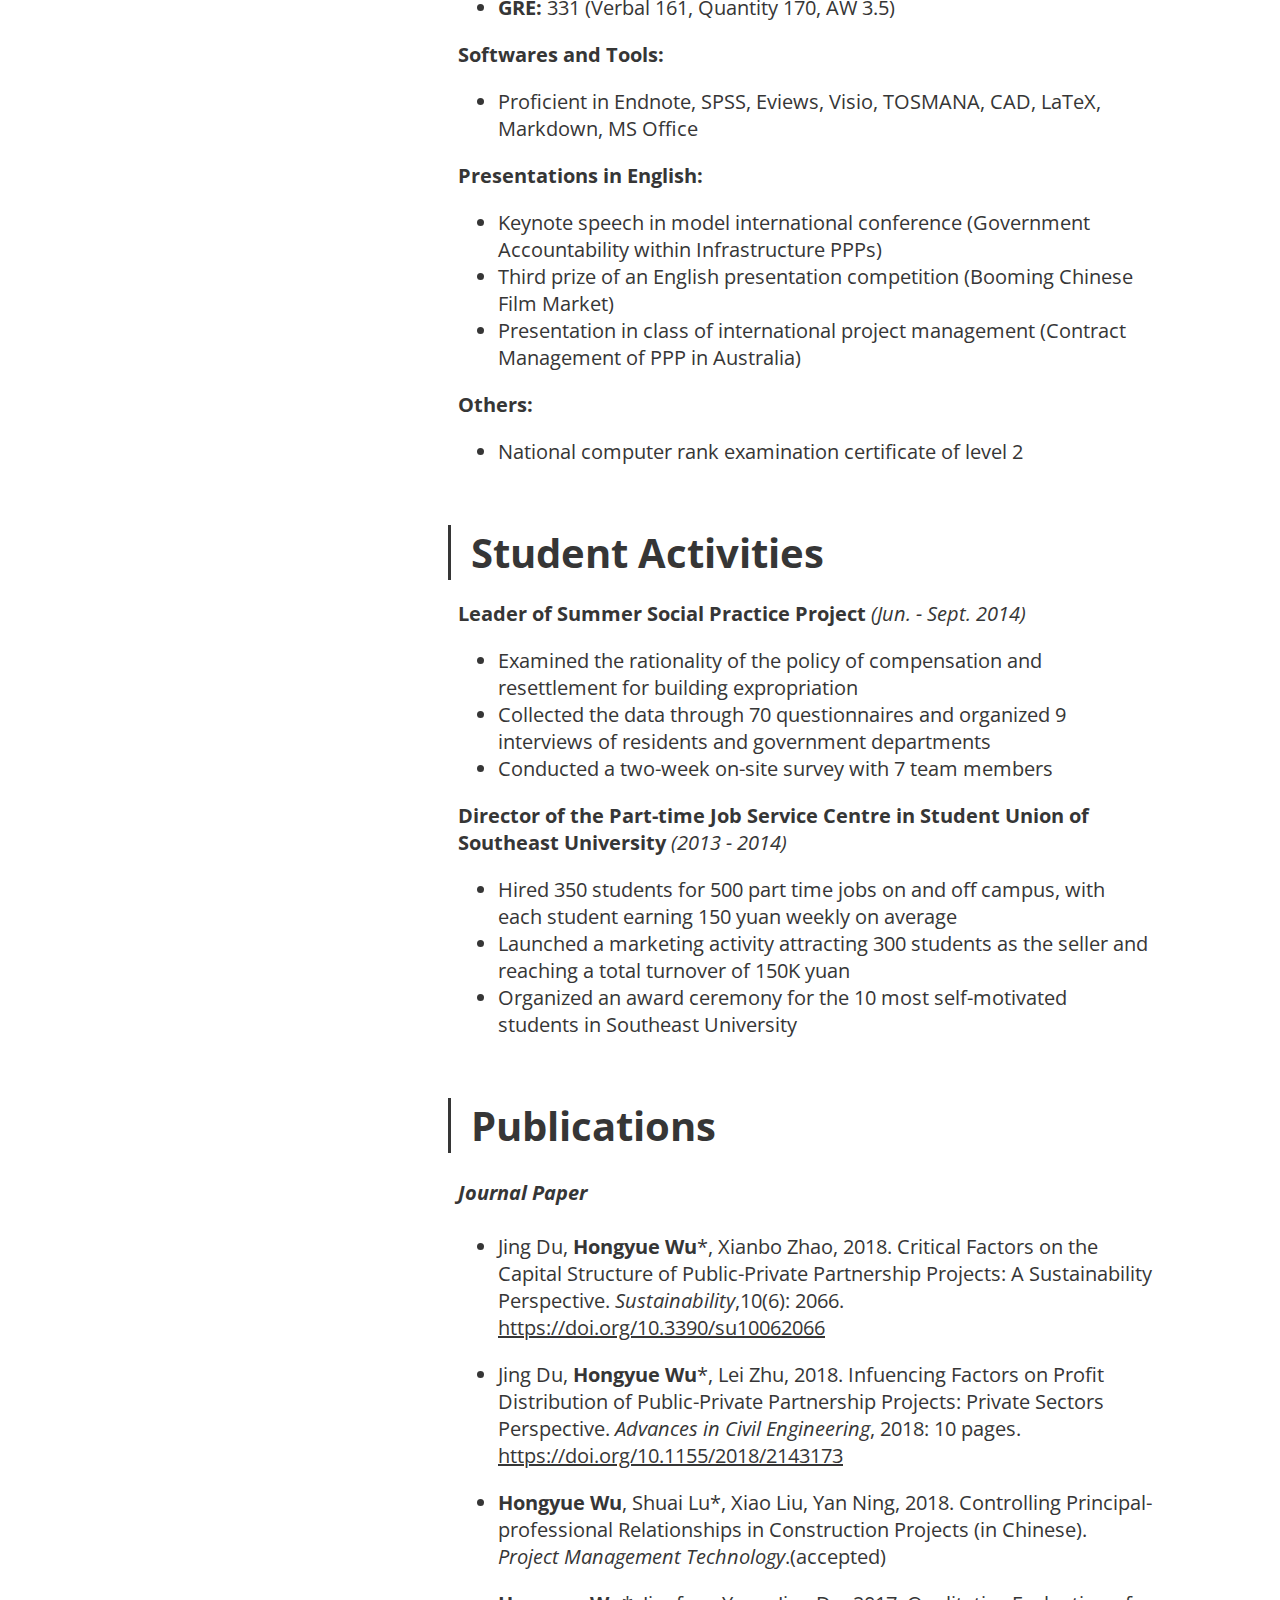
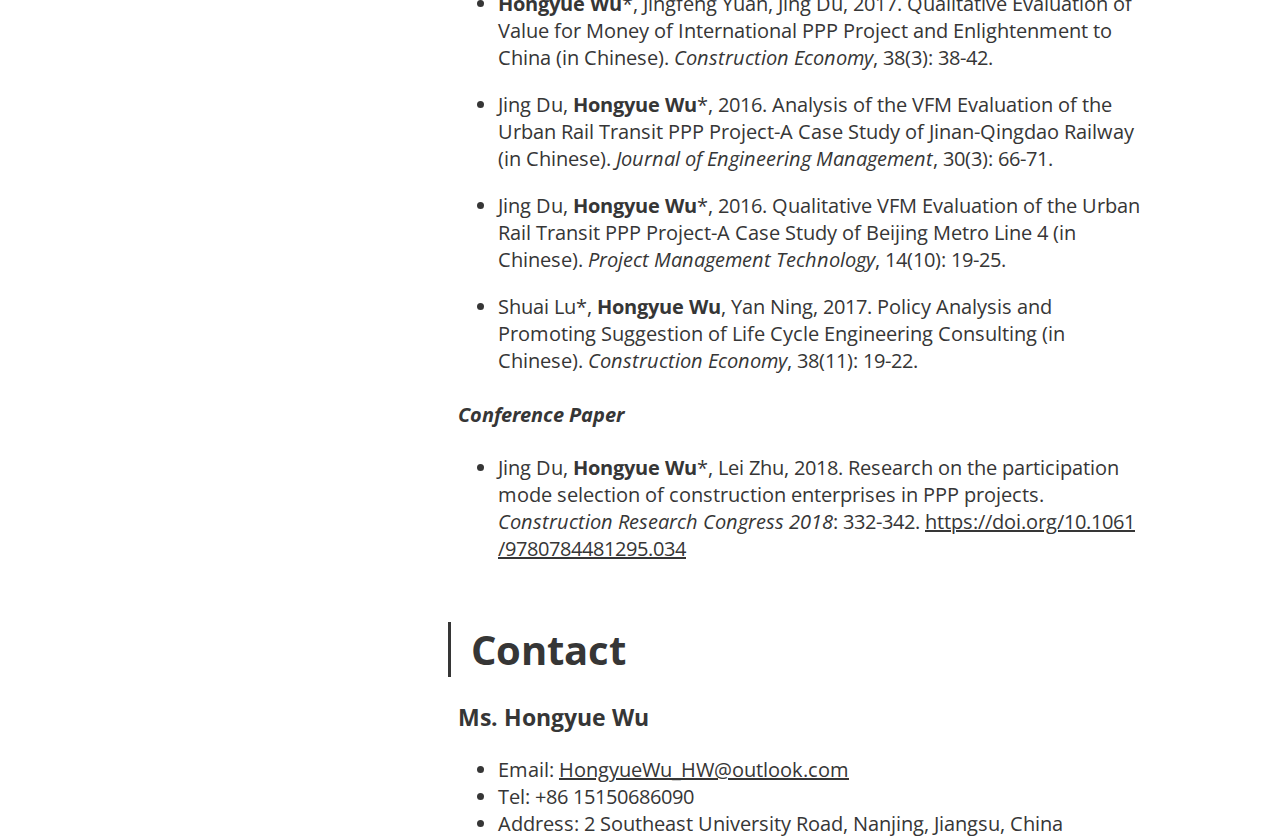
==== commit 6eef7a0a: "Add files via upload" ====
--- a/index.html
+++ b/index.html
@@ -321,7 +321,6 @@
 <li>Collected data through 40 interviews from universities and consulting companies</li>
 <li>Performed a qualitative VFM evaluation of the Jinan-Qingdao Railway and Beijing Metro Line 4</li>
 <li>Compared VFM evaluation methods of 5 countries based on 56 official documents and 6 books</li>
-<li>Built a two-stage VFM evaluation framework and undertook written work for 3 chapters of the <em><A Two-stage VFM Evaluation System of Infrastructure PPP Projects></em></li>
 </ul>
 
 <h4 id="application-of-ppp-mode-on-the-comprehensive-development-of-land-along-railway-2017-2018">Application of PPP Mode on the Comprehensive Development of Land Along Railway <em>(2017 - 2018)</em></h4>
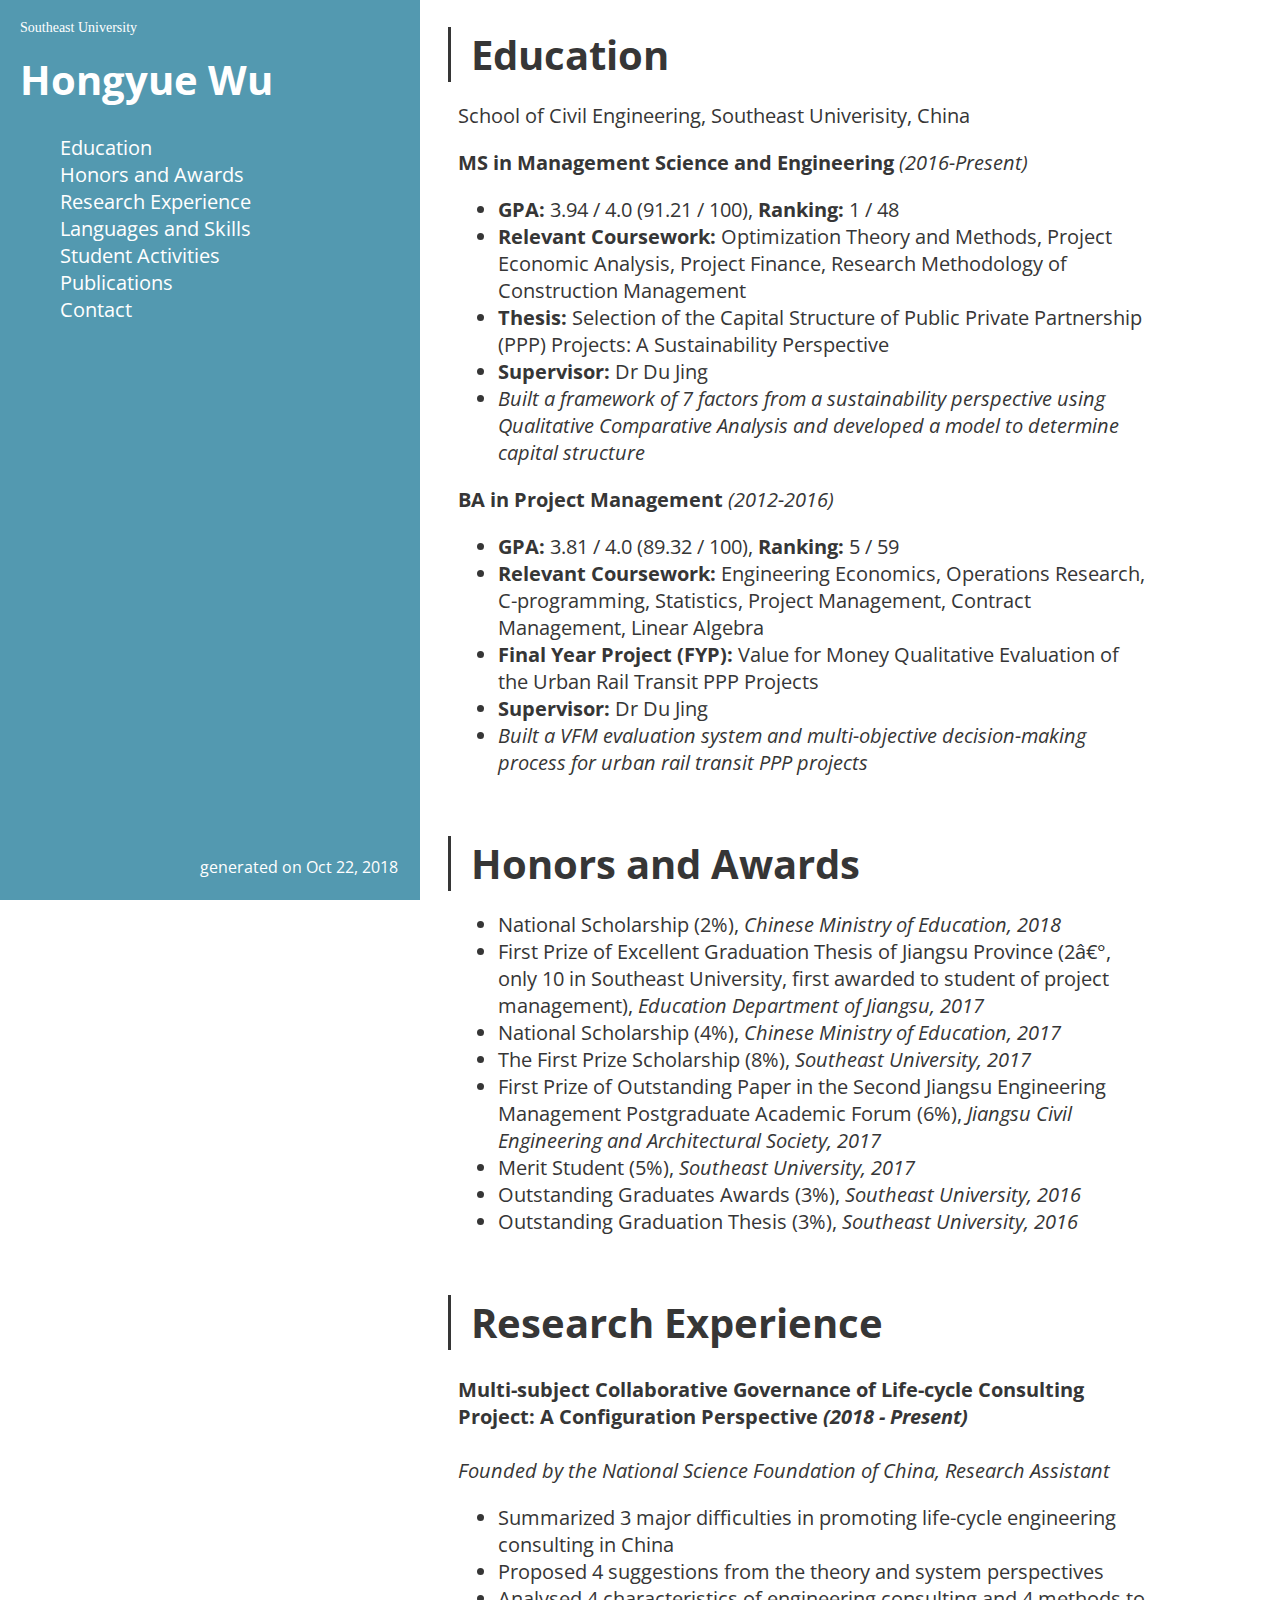
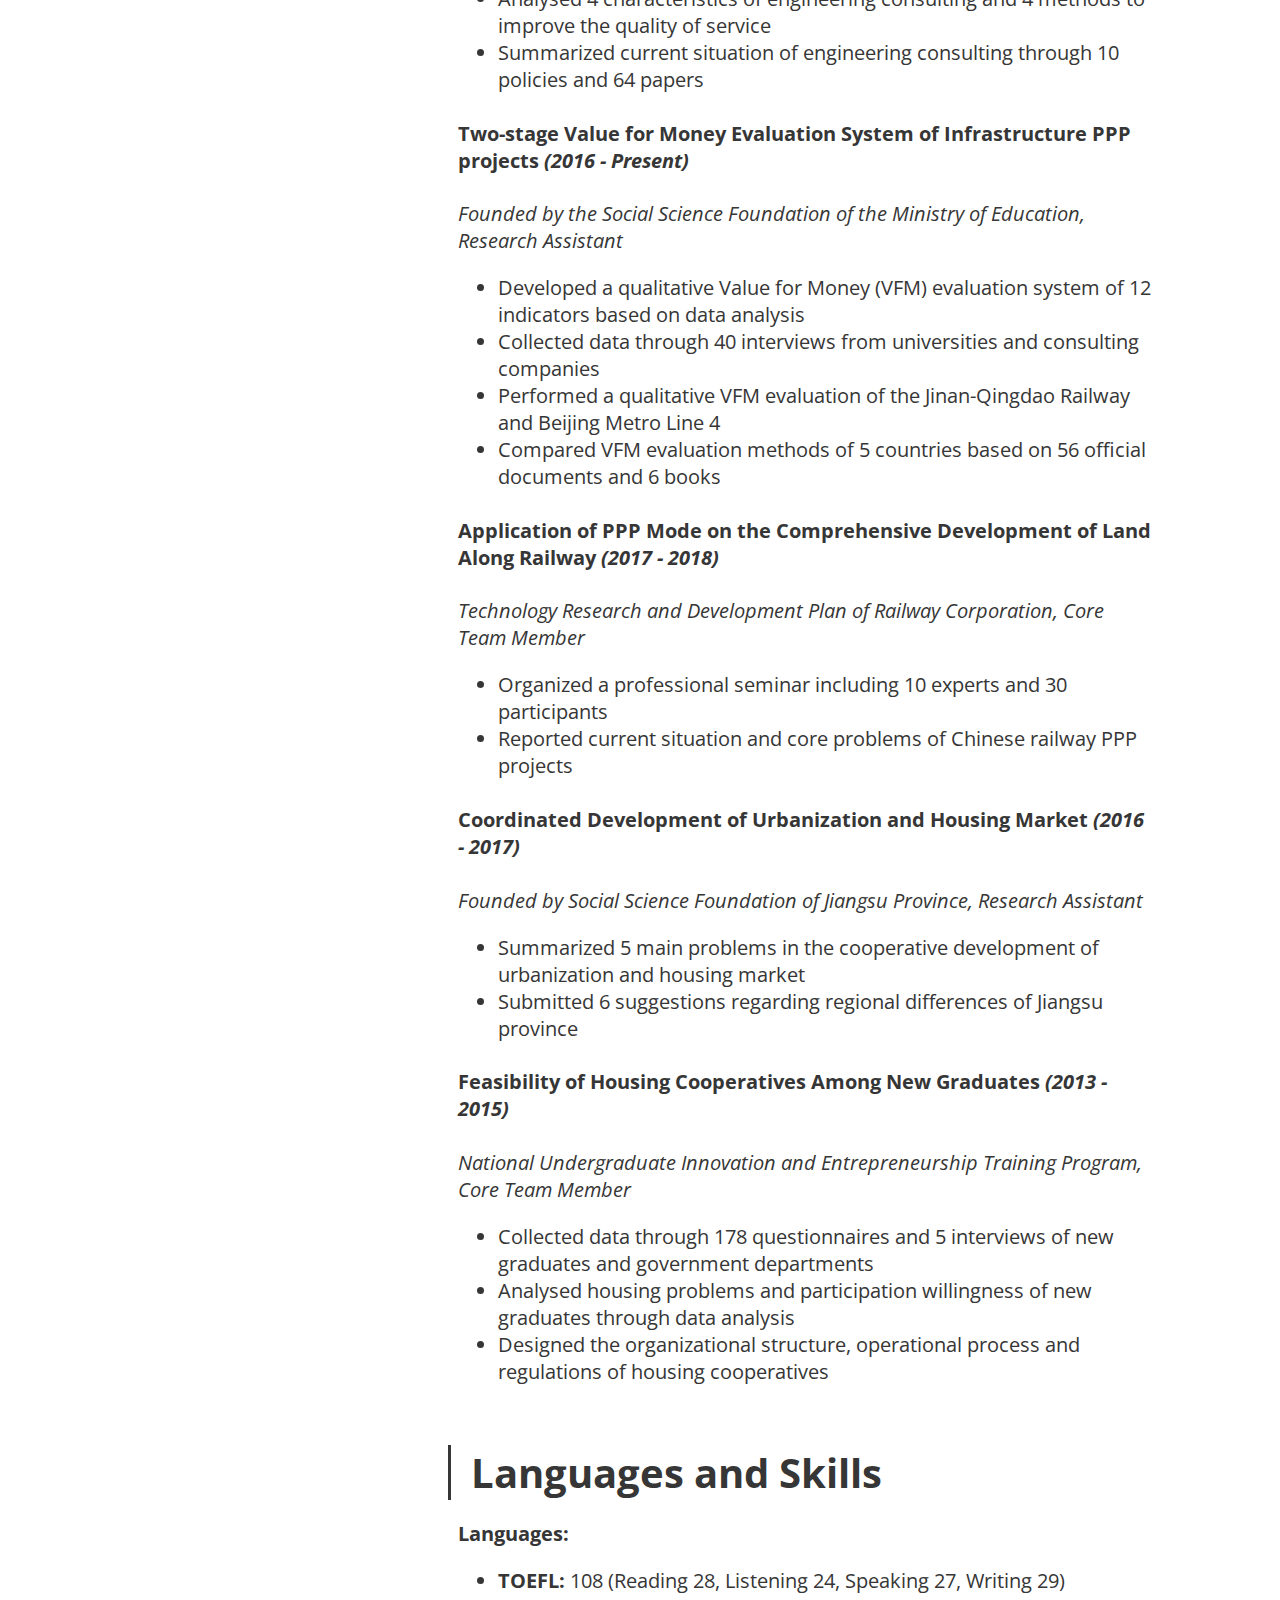
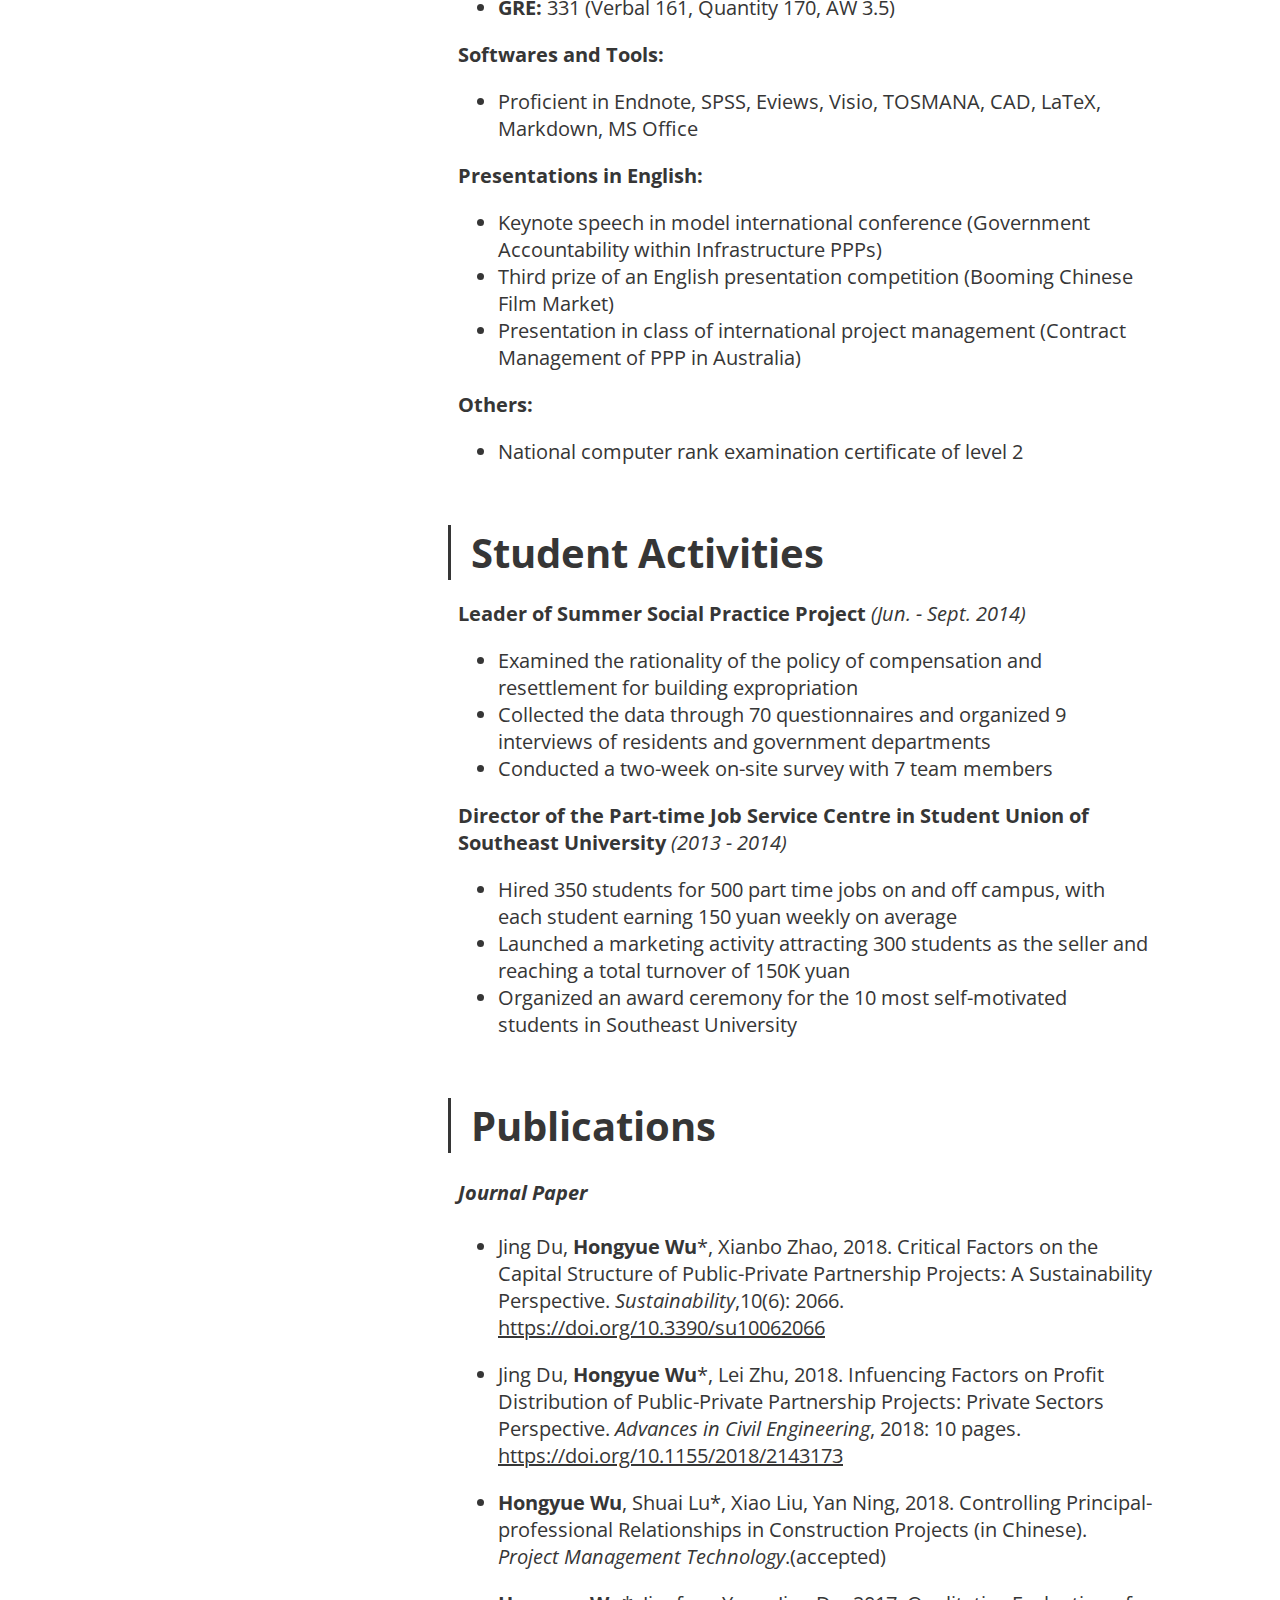
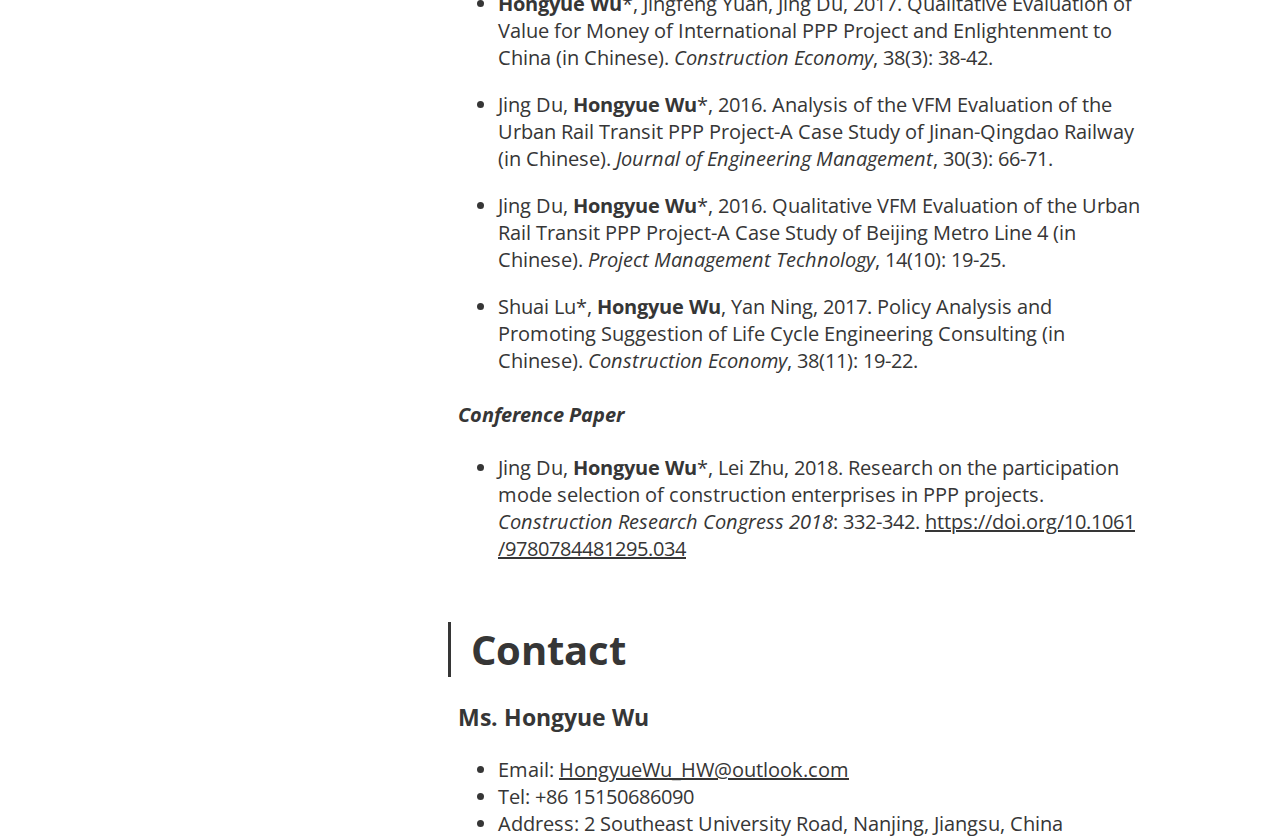
==== commit 34020e1b: "Update index.html" ====
--- a/index.html
+++ b/index.html
@@ -38,7 +38,7 @@
 <!--
   
  @font-face
-	{font-family:����;
+	{font-family:ËÎÌå;
 	panose-1:2 1 6 0 3 1 1 1 1 1;
 	mso-font-alt:SimSun;
 	mso-font-charset:134;
@@ -53,7 +53,7 @@
 	mso-font-pitch:variable;
 	mso-font-signature:3 0 0 0 1 0;}
 @font-face
-	{font-family:����;
+	{font-family:µÈÏß;
 	panose-1:2 1 6 0 3 1 1 1 1 1;
 	mso-font-alt:DengXian;
 	mso-font-charset:134;
@@ -61,14 +61,14 @@
 	mso-font-pitch:variable;
 	mso-font-signature:-1610612033 953122042 22 0 262159 0;}
 @font-face
-	{font-family:"\@����";
+	{font-family:"\@ËÎÌå";
 	panose-1:2 1 6 0 3 1 1 1 1 1;
 	mso-font-charset:134;
 	mso-generic-font-family:auto;
 	mso-font-pitch:variable;
 	mso-font-signature:3 680460288 22 0 262145 0;}
 @font-face
-	{font-family:"\@����";
+	{font-family:"\@µÈÏß";
 	panose-1:2 1 6 0 3 1 1 1 1 1;
 	mso-font-charset:134;
 	mso-generic-font-family:auto;
@@ -85,8 +85,8 @@
 	text-justify:inter-ideograph;
 	mso-pagination:widow-orphan;
 	font-size:10.5pt;
-	font-family:����;
-	mso-bidi-font-family:����;}
+	font-family:µÈÏß;
+	mso-bidi-font-family:ËÎÌå;}
 p.msonormal0, li.msonormal0, div.msonormal0
 	{mso-style-name:msonormal;
 	mso-style-unhide:no;
@@ -96,8 +96,8 @@
 	margin-left:0cm;
 	mso-pagination:widow-orphan;
 	font-size:12.0pt;
-	font-family:����;
-	mso-bidi-font-family:����;}
+	font-family:ËÎÌå;
+	mso-bidi-font-family:ËÎÌå;}
 p.msochpdefault, li.msochpdefault, div.msochpdefault
 	{mso-style-name:msochpdefault;
 	mso-style-unhide:no;
@@ -107,8 +107,8 @@
 	margin-left:0cm;
 	mso-pagination:widow-orphan;
 	font-size:12.0pt;
-	font-family:����;
-	mso-bidi-font-family:����;}
+	font-family:µÈÏß;
+	mso-bidi-font-family:ËÎÌå;}
 span.html-tag
 	{mso-style-name:html-tag;
 	mso-style-unhide:no;}
@@ -118,10 +118,10 @@
 	font-size:10.0pt;
 	mso-ansi-font-size:10.0pt;
 	mso-bidi-font-size:10.0pt;
-	font-family:����;
-	mso-ascii-font-family:����;
-	mso-fareast-font-family:����;
-	mso-hansi-font-family:����;
+	font-family:µÈÏß;
+	mso-ascii-font-family:µÈÏß;
+	mso-fareast-font-family:µÈÏß;
+	mso-hansi-font-family:µÈÏß;
 	mso-font-kerning:0pt;}
 @page WordSection1
 	{size:595.3pt 841.9pt;
@@ -239,27 +239,27 @@
         <a href="#Education">Education</a>
     </h1>
     <div class="content">
-        <p>School of Civil Engineering, Southeast Univerisity, China</p>
-
-<p><strong>MS in Management Science and Engineering</strong>  <em>(2016-Present)</em></p>
-
-<ul>
-<li><strong>GPA:</strong> 3.94 / 4.0 (91.21 / 100), <strong>Ranking:</strong> 1 / 48</li>
-<li><strong>Relevant Coursework:</strong> Optimization Theory and Methods, Project Economic Analysis, Project Finance, Research Methodology of Construction Management<br /></li>
-<li><strong>Thesis:</strong> Selection of the Capital Structure of Public Private Partnership (PPP) Projects: A Sustainability Perspective</li>
-<li><strong>Supervisor:</strong> Dr Du Jing</li>
-<li><em>Built a framework of 7 factors from a sustainability perspective using Qualitative Comparative Analysis and developed a model to determine capital structure</em></li>
-</ul>
-
-<p><strong>BA in Construction Management</strong> <em>(2012-2016)</em></p>
-
-<ul>
-<li><strong>GPA:</strong> 3.81 / 4.0 (89.32 / 100), <strong>Ranking:</strong> 5 / 59<br /></li>
-<li><strong>Relevant Coursework:</strong> Engineering Economics, Operations Research, C-programming, Statistics, Project Management, Contract Management, Linear Algebra</li>
-<li><strong>Final Year Project (FYP):</strong> Value for Money Qualitative Evaluation of the Urban Rail Transit PPP Projects</li>
-<li><strong>Supervisor:</strong> Dr Du Jing<br /></li>
-<li><em>Built a VFM evaluation system and multi-objective decision-making process for urban rail transit PPP projects</em></li>
-</ul>
+        <p>School of Civil Engineering, Southeast Univerisity, China</p>
+
+<p><strong>MS in Management Science and Engineering</strong>  <em>(2016-Present)</em></p>
+
+<ul>
+<li><strong>GPA:</strong> 3.94 / 4.0 (91.21 / 100), <strong>Ranking:</strong> 1 / 48</li>
+<li><strong>Relevant Coursework:</strong> Optimization Theory and Methods, Project Economic Analysis, Project Finance, Research Methodology of Construction Management<br /></li>
+<li><strong>Thesis:</strong> Selection of the Capital Structure of Public Private Partnership (PPP) Projects: A Sustainability Perspective</li>
+<li><strong>Supervisor:</strong> Dr Du Jing</li>
+<li><em>Built a framework of 7 factors from a sustainability perspective using Qualitative Comparative Analysis and developed a model to determine capital structure</em></li>
+</ul>
+
+<p><strong>BA in Project Management</strong> <em>(2012-2016)</em></p>
+
+<ul>
+<li><strong>GPA:</strong> 3.81 / 4.0 (89.32 / 100), <strong>Ranking:</strong> 5 / 59<br /></li>
+<li><strong>Relevant Coursework:</strong> Engineering Economics, Operations Research, C-programming, Statistics, Project Management, Contract Management, Linear Algebra</li>
+<li><strong>Final Year Project (FYP):</strong> Value for Money Qualitative Evaluation of the Urban Rail Transit PPP Projects</li>
+<li><strong>Supervisor:</strong> Dr Du Jing<br /></li>
+<li><em>Built a VFM evaluation system and multi-objective decision-making process for urban rail transit PPP projects</em></li>
+</ul>
 
     </div>
 </section>
@@ -274,17 +274,17 @@
         <a href="#Honors%20and%20Awards">Honors and Awards</a>
     </h1>
     <div class="content">
-        <ul>
-<li>National Scholarship (2%),  <em>Chinese Ministry of Education, 2018</em></li>
-<li>First Prize of Excellent Graduation Thesis of Jiangsu Province (2‰, only 10 in Southeast University, first awarded to student of project management),  <em>Education Department of Jiangsu, 2017</em></li>
-<li>National Scholarship (4%),  <em>Chinese Ministry of Education, 2017</em></li>
-<li>The First Prize Scholarship (8%),  <em>Southeast University, 2017</em></li>
-<li>First Prize of Outstanding Paper in the Second Jiangsu Engineering Management Postgraduate Academic Forum
-(6%),  <em>Jiangsu Civil Engineering and Architectural Society, 2017</em></li>
-<li>Merit Student (5%),  <em>Southeast University, 2017</em></li>
-<li>Outstanding Graduates Awards (3%),  <em>Southeast University, 2016</em></li>
-<li>Outstanding Graduation Thesis (3%),  <em>Southeast University, 2016</em></li>
-</ul>
+        <ul>
+<li>National Scholarship (2%),  <em>Chinese Ministry of Education, 2018</em></li>
+<li>First Prize of Excellent Graduation Thesis of Jiangsu Province (2â€°, only 10 in Southeast University, first awarded to student of project management),  <em>Education Department of Jiangsu, 2017</em></li>
+<li>National Scholarship (4%),  <em>Chinese Ministry of Education, 2017</em></li>
+<li>The First Prize Scholarship (8%),  <em>Southeast University, 2017</em></li>
+<li>First Prize of Outstanding Paper in the Second Jiangsu Engineering Management Postgraduate Academic Forum
+(6%),  <em>Jiangsu Civil Engineering and Architectural Society, 2017</em></li>
+<li>Merit Student (5%),  <em>Southeast University, 2017</em></li>
+<li>Outstanding Graduates Awards (3%),  <em>Southeast University, 2016</em></li>
+<li>Outstanding Graduation Thesis (3%),  <em>Southeast University, 2016</em></li>
+</ul>
 
     </div>
 </section>
@@ -299,57 +299,57 @@
         <a href="#Research%20Experience">Research Experience</a>
     </h1>
     <div class="content">
-        
-
-<h4 id="multi-subject-collaborative-governance-of-life-cycle-consulting-project-a-configuration-perspective-2018-present">Multi-subject Collaborative Governance of Life-cycle Consulting Project: A Configuration Perspective <em>(2018 - Present)</em></h4>
-
-<p><em>Founded by the National Science Foundation of China, Research Assistant</em></p>
-
-<ul>
-<li>Summarized 3 major difficulties in promoting life-cycle engineering consulting in China</li>
-<li>Proposed 4 suggestions from the theory and system perspectives</li>
-<li>Analysed 4 characteristics of engineering consulting and 4 methods to improve the quality of service</li>
-<li>Summarized current situation of engineering consulting through 10 policies and 64 papers</li>
-</ul>
-
-<h4 id="two-stage-value-for-money-evaluation-system-of-infrastructure-ppp-projects-2016-present">Two-stage Value for Money Evaluation System of Infrastructure PPP projects <em>(2016 - Present)</em></h4>
-
-<p><em>Founded by the Social Science Foundation of the Ministry of Education, Research Assistant</em></p>
-
-<ul>
-<li>Developed a qualitative Value for Money (VFM) evaluation system of 12 indicators based on data analysis</li>
-<li>Collected data through 40 interviews from universities and consulting companies</li>
-<li>Performed a qualitative VFM evaluation of the Jinan-Qingdao Railway and Beijing Metro Line 4</li>
-<li>Compared VFM evaluation methods of 5 countries based on 56 official documents and 6 books</li>
-</ul>
-
-<h4 id="application-of-ppp-mode-on-the-comprehensive-development-of-land-along-railway-2017-2018">Application of PPP Mode on the Comprehensive Development of Land Along Railway <em>(2017 - 2018)</em></h4>
-
-<p><em>Technology Research and Development Plan of Railway Corporation, Core Team Member</em></p>
-
-<ul>
-<li>Organized a professional seminar including 10 experts and 30 participants</li>
-<li>Reported current situation and core problems of Chinese railway PPP projects</li>
-</ul>
-
-<h4 id="coordinated-development-of-urbanization-and-housing-market-2016-2017">Coordinated Development of Urbanization and Housing Market <em>(2016 - 2017)</em></h4>
-
-<p><em>Founded by Social Science Foundation of Jiangsu Province, Research Assistant</em></p>
-
-<ul>
-<li>Summarized 5 main problems in the cooperative development of urbanization and housing market</li>
-<li>Submitted 6 suggestions regarding regional differences of Jiangsu province</li>
-</ul>
-
-<h4 id="feasibility-of-housing-cooperatives-among-new-graduates-2013-2015">Feasibility of Housing Cooperatives Among New Graduates  <em>(2013 - 2015)</em></h4>
-
-<p><em>National Undergraduate Innovation and Entrepreneurship Training Program, Core Team Member</em></p>
-
-<ul>
-<li>Collected data through 178 questionnaires and 5 interviews of new graduates and government departments</li>
-<li>Analysed housing problems and participation willingness of new graduates through data analysis</li>
-<li>Designed the organizational structure, operational process and regulations of housing cooperatives</li>
-</ul>
+        
+
+<h4 id="multi-subject-collaborative-governance-of-life-cycle-consulting-project-a-configuration-perspective-2018-present">Multi-subject Collaborative Governance of Life-cycle Consulting Project: A Configuration Perspective <em>(2018 - Present)</em></h4>
+
+<p><em>Founded by the National Science Foundation of China, Research Assistant</em></p>
+
+<ul>
+<li>Summarized 3 major difficulties in promoting life-cycle engineering consulting in China</li>
+<li>Proposed 4 suggestions from the theory and system perspectives</li>
+<li>Analysed 4 characteristics of engineering consulting and 4 methods to improve the quality of service</li>
+<li>Summarized current situation of engineering consulting through 10 policies and 64 papers</li>
+</ul>
+
+<h4 id="two-stage-value-for-money-evaluation-system-of-infrastructure-ppp-projects-2016-present">Two-stage Value for Money Evaluation System of Infrastructure PPP projects <em>(2016 - Present)</em></h4>
+
+<p><em>Founded by the Social Science Foundation of the Ministry of Education, Research Assistant</em></p>
+
+<ul>
+<li>Developed a qualitative Value for Money (VFM) evaluation system of 12 indicators based on data analysis</li>
+<li>Collected data through 40 interviews from universities and consulting companies</li>
+<li>Performed a qualitative VFM evaluation of the Jinan-Qingdao Railway and Beijing Metro Line 4</li>
+<li>Compared VFM evaluation methods of 5 countries based on 56 official documents and 6 books</li>
+</ul>
+
+<h4 id="application-of-ppp-mode-on-the-comprehensive-development-of-land-along-railway-2017-2018">Application of PPP Mode on the Comprehensive Development of Land Along Railway <em>(2017 - 2018)</em></h4>
+
+<p><em>Technology Research and Development Plan of Railway Corporation, Core Team Member</em></p>
+
+<ul>
+<li>Organized a professional seminar including 10 experts and 30 participants</li>
+<li>Reported current situation and core problems of Chinese railway PPP projects</li>
+</ul>
+
+<h4 id="coordinated-development-of-urbanization-and-housing-market-2016-2017">Coordinated Development of Urbanization and Housing Market <em>(2016 - 2017)</em></h4>
+
+<p><em>Founded by Social Science Foundation of Jiangsu Province, Research Assistant</em></p>
+
+<ul>
+<li>Summarized 5 main problems in the cooperative development of urbanization and housing market</li>
+<li>Submitted 6 suggestions regarding regional differences of Jiangsu province</li>
+</ul>
+
+<h4 id="feasibility-of-housing-cooperatives-among-new-graduates-2013-2015">Feasibility of Housing Cooperatives Among New Graduates  <em>(2013 - 2015)</em></h4>
+
+<p><em>National Undergraduate Innovation and Entrepreneurship Training Program, Core Team Member</em></p>
+
+<ul>
+<li>Collected data through 178 questionnaires and 5 interviews of new graduates and government departments</li>
+<li>Analysed housing problems and participation willingness of new graduates through data analysis</li>
+<li>Designed the organizational structure, operational process and regulations of housing cooperatives</li>
+</ul>
 
     </div>
 </section>
@@ -364,32 +364,32 @@
         <a href="#Languages%20and%20Skills">Languages and Skills</a>
     </h1>
     <div class="content">
-        <p><strong>Languages:</strong></p>
-
-<ul>
-<li><strong>TOEFL:</strong> 108 (Reading 28, Listening 24, Speaking 27, Writing 29)<br /></li>
-<li><strong>GRE:</strong> 331 (Verbal 161, Quantity 170, AW 3.5)<br /></li>
-</ul>
-
-<p><strong>Softwares and Tools:</strong></p>
-
-<ul>
-<li>Proficient in Endnote, SPSS, Eviews, Visio, TOSMANA, CAD, LaTeX, Markdown, MS Office</li>
-</ul>
-
-<p><strong>Presentations in English:</strong></p>
-
-<ul>
-<li>Keynote speech in model international conference (Government Accountability within Infrastructure PPPs)<br /></li>
-<li>Third prize of an English presentation competition (Booming Chinese Film Market)<br /></li>
-<li>Presentation in class of international project management (Contract Management of PPP in Australia)</li>
-</ul>
-
-<p><strong>Others:</strong></p>
-
-<ul>
-<li>National computer rank examination certificate of level 2</li>
-</ul>
+        <p><strong>Languages:</strong></p>
+
+<ul>
+<li><strong>TOEFL:</strong> 108 (Reading 28, Listening 24, Speaking 27, Writing 29)<br /></li>
+<li><strong>GRE:</strong> 331 (Verbal 161, Quantity 170, AW 3.5)<br /></li>
+</ul>
+
+<p><strong>Softwares and Tools:</strong></p>
+
+<ul>
+<li>Proficient in Endnote, SPSS, Eviews, Visio, TOSMANA, CAD, LaTeX, Markdown, MS Office</li>
+</ul>
+
+<p><strong>Presentations in English:</strong></p>
+
+<ul>
+<li>Keynote speech in model international conference (Government Accountability within Infrastructure PPPs)<br /></li>
+<li>Third prize of an English presentation competition (Booming Chinese Film Market)<br /></li>
+<li>Presentation in class of international project management (Contract Management of PPP in Australia)</li>
+</ul>
+
+<p><strong>Others:</strong></p>
+
+<ul>
+<li>National computer rank examination certificate of level 2</li>
+</ul>
 
     </div>
 </section>
@@ -404,21 +404,21 @@
         <a href="#Student%20Activities">Student Activities</a>
     </h1>
     <div class="content">
-        <p><strong>Leader of Summer Social Practice Project</strong> <em>(Jun. - Sept. 2014)</em></p>
-
-<ul>
-<li>Examined the rationality of the policy of compensation and resettlement for building expropriation</li>
-<li>Collected the data through 70 questionnaires and organized 9 interviews of residents and government departments</li>
-<li>Conducted a two-week on-site survey with 7 team members</li>
-</ul>
-
-<p><strong>Director of the Part-time Job Service Centre in Student Union of Southeast University</strong> <em>(2013 - 2014)</em></p>
-
-<ul>
-<li>Hired 350 students for 500 part time jobs on and off campus, with each student earning 150 yuan weekly on average</li>
-<li>Launched a marketing activity attracting 300 students as the seller and reaching a total turnover of 150K yuan</li>
-<li>Organized an award ceremony for the 10 most self-motivated students in Southeast University</li>
-</ul>
+        <p><strong>Leader of Summer Social Practice Project</strong> <em>(Jun. - Sept. 2014)</em></p>
+
+<ul>
+<li>Examined the rationality of the policy of compensation and resettlement for building expropriation</li>
+<li>Collected the data through 70 questionnaires and organized 9 interviews of residents and government departments</li>
+<li>Conducted a two-week on-site survey with 7 team members</li>
+</ul>
+
+<p><strong>Director of the Part-time Job Service Centre in Student Union of Southeast University</strong> <em>(2013 - 2014)</em></p>
+
+<ul>
+<li>Hired 350 students for 500 part time jobs on and off campus, with each student earning 150 yuan weekly on average</li>
+<li>Launched a marketing activity attracting 300 students as the seller and reaching a total turnover of 150K yuan</li>
+<li>Organized an award ceremony for the 10 most self-motivated students in Southeast University</li>
+</ul>
 
     </div>
 </section>
@@ -433,31 +433,31 @@
         <a href="#Publications">Publications</a>
     </h1>
     <div class="content">
-        
-
-<h4 id="journal-paper"><em>Journal Paper</em></h4>
-
-<ul>
-<li><p>Jing Du, <strong>Hongyue Wu</strong>*, Xianbo Zhao, 2018. Critical Factors on the Capital Structure of Public-Private Partnership Projects: A Sustainability Perspective. <em>Sustainability</em>,10(6): 2066. <a href="https://doi.org/10.3390/su10062066">https://doi.org/10.3390/su10062066</a></p></li>
-
-<li><p>Jing Du, <strong>Hongyue Wu</strong>*, Lei Zhu, 2018. Infuencing Factors on Profit Distribution of Public-Private Partnership Projects: Private Sectors Perspective. <em>Advances in Civil Engineering</em>, 2018: 10 pages. <a href="https://doi.org/10.1155/2018/2143173">https://doi.org/10.1155/2018/2143173</a></p></li>
-
-<li><p><strong>Hongyue Wu</strong>, Shuai Lu*, Xiao Liu, Yan Ning, 2018. Controlling Principal-professional Relationships in Construction Projects (in Chinese). <em>Project Management Technology</em>.(accepted)</p></li>
-
-<li><p><strong>Hongyue Wu</strong>*, Jingfeng Yuan, Jing Du, 2017. Qualitative Evaluation of Value for Money of International PPP Project and Enlightenment to China (in Chinese). <em>Construction Economy</em>, 38(3): 38-42.</p></li>
-
-<li><p>Jing Du, <strong>Hongyue Wu</strong>*, 2016. Analysis of the VFM Evaluation of the Urban Rail Transit PPP Project-A Case Study of Jinan-Qingdao Railway (in Chinese). <em>Journal of Engineering Management</em>, 30(3): 66-71.</p></li>
-
-<li><p>Jing Du, <strong>Hongyue Wu</strong>*, 2016. Qualitative VFM Evaluation of the Urban Rail Transit PPP Project-A Case Study of Beijing Metro Line 4 (in Chinese). <em>Project Management Technology</em>, 14(10): 19-25.</p></li>
-
-<li><p>Shuai Lu*, <strong>Hongyue Wu</strong>, Yan Ning, 2017. Policy Analysis and Promoting Suggestion of Life Cycle Engineering Consulting (in Chinese). <em>Construction Economy</em>, 38(11): 19-22.</p></li>
-</ul>
-
-<h4 id="conference-paper"><em>Conference Paper</em></h4>
-
-<ul>
-<li>Jing Du, <strong>Hongyue Wu</strong>*, Lei Zhu, 2018. Research on the participation mode selection of construction enterprises in PPP projects. <em>Construction Research Congress 2018</em>: 332-342. <a href="https://doi.org/10.1061/9780784481295.034">https://doi.org/10.1061 /9780784481295.034</a></li>
-</ul>
+        
+
+<h4 id="journal-papers"><em>Journal Paper</em></h4>
+
+<ul>
+<li><p>Jing Du, <strong>Hongyue Wu</strong>*, Xianbo Zhao, 2018. Critical Factors on the Capital Structure of Public-Private Partnership Projects: A Sustainability Perspective. <em>Sustainability</em>,10(6): 2066. <a href="https://doi.org/10.3390/su10062066">https://doi.org/10.3390/su10062066</a></p></li>
+
+<li><p>Jing Du, <strong>Hongyue Wu</strong>*, Lei Zhu, 2018. Infuencing Factors on Profit Distribution of Public-Private Partnership Projects: Private Sectors Perspective. <em>Advances in Civil Engineering</em>, 2018: 10 pages. <a href="https://doi.org/10.1155/2018/2143173">https://doi.org/10.1155/2018/2143173</a></p></li>
+
+<li><p><strong>Hongyue Wu</strong>, Shuai Lu*, Xiao Liu, Yan Ning, 2018. Controlling Principal-professional Relationships in Construction Projects (in Chinese). <em>Project Management Technology</em>.(accepted)</p></li>
+
+<li><p><strong>Hongyue Wu</strong>*, Jingfeng Yuan, Jing Du, 2017. Qualitative Evaluation of Value for Money of International PPP Project and Enlightenment to China (in Chinese). <em>Construction Economy</em>, 38(3): 38-42.</p></li>
+
+<li><p>Jing Du, <strong>Hongyue Wu</strong>*, 2016. Analysis of the VFM Evaluation of the Urban Rail Transit PPP Project-A Case Study of Jinan-Qingdao Railway (in Chinese). <em>Journal of Engineering Management</em>, 30(3): 66-71.</p></li>
+
+<li><p>Jing Du, <strong>Hongyue Wu</strong>*, 2016. Qualitative VFM Evaluation of the Urban Rail Transit PPP Project-A Case Study of Beijing Metro Line 4 (in Chinese). <em>Project Management Technology</em>, 14(10): 19-25.</p></li>
+
+<li><p>Shuai Lu*, <strong>Hongyue Wu</strong>, Yan Ning, 2017. Policy Analysis and Promoting Suggestion of Life Cycle Engineering Consulting (in Chinese). <em>Construction Economy</em>, 38(11): 19-22.</p></li>
+</ul>
+
+<h4 id="conference-paper"><em>Conference Paper</em></h4>
+
+<ul>
+<li>Jing Du, <strong>Hongyue Wu</strong>*, Lei Zhu, 2018. Research on the participation mode selection of construction enterprises in PPP projects. <em>Construction Research Congress 2018</em>: 332-342. <a href="https://doi.org/10.1061/9780784481295.034">https://doi.org/10.1061 /9780784481295.034</a></li>
+</ul>
 
     </div>
 </section>
@@ -472,15 +472,15 @@
         <a href="#Contact">Contact</a>
     </h1>
     <div class="content">
-        
-
-<h3 id="ms-hongyue-wu">Ms. Hongyue Wu</h3>
-
-<ul>
-<li>Email: <a href="http://HongyueWu_HW@outlook.com">HongyueWu_HW@outlook.com</a><br /></li>
-<li>Tel: +86 15150686090<br /></li>
-<li>Address: 2 Southeast University Road, Nanjing, Jiangsu, China</li>
-</ul>
+        
+
+<h3 id="ms-hongyue-wu">Ms. Hongyue Wu</h3>
+
+<ul>
+<li>Email: <a href="http://HongyueWu_HW@outlook.com">HongyueWu_HW@outlook.com</a><br /></li>
+<li>Tel: +86 15150686090<br /></li>
+<li>Address: 2 Southeast University Road, Nanjing, Jiangsu, China</li>
+</ul>
 
     </div>
 </section>
